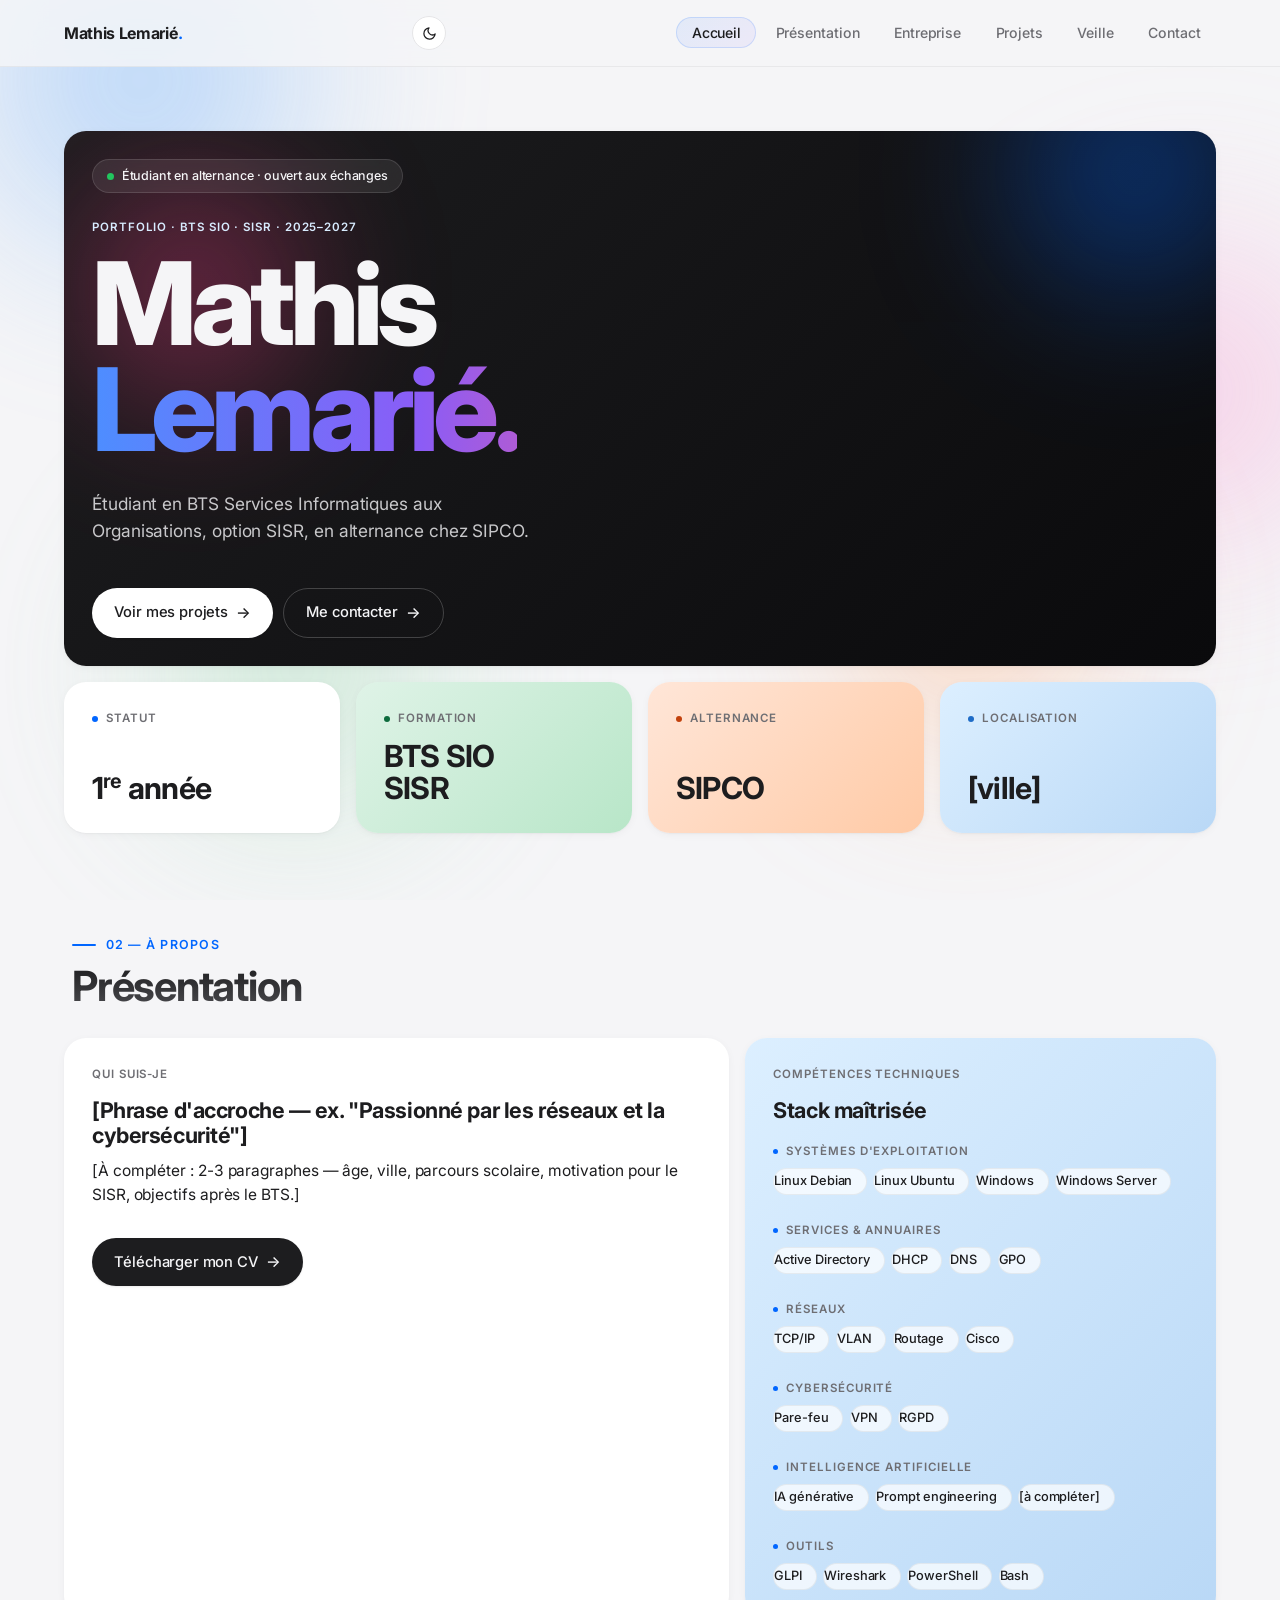
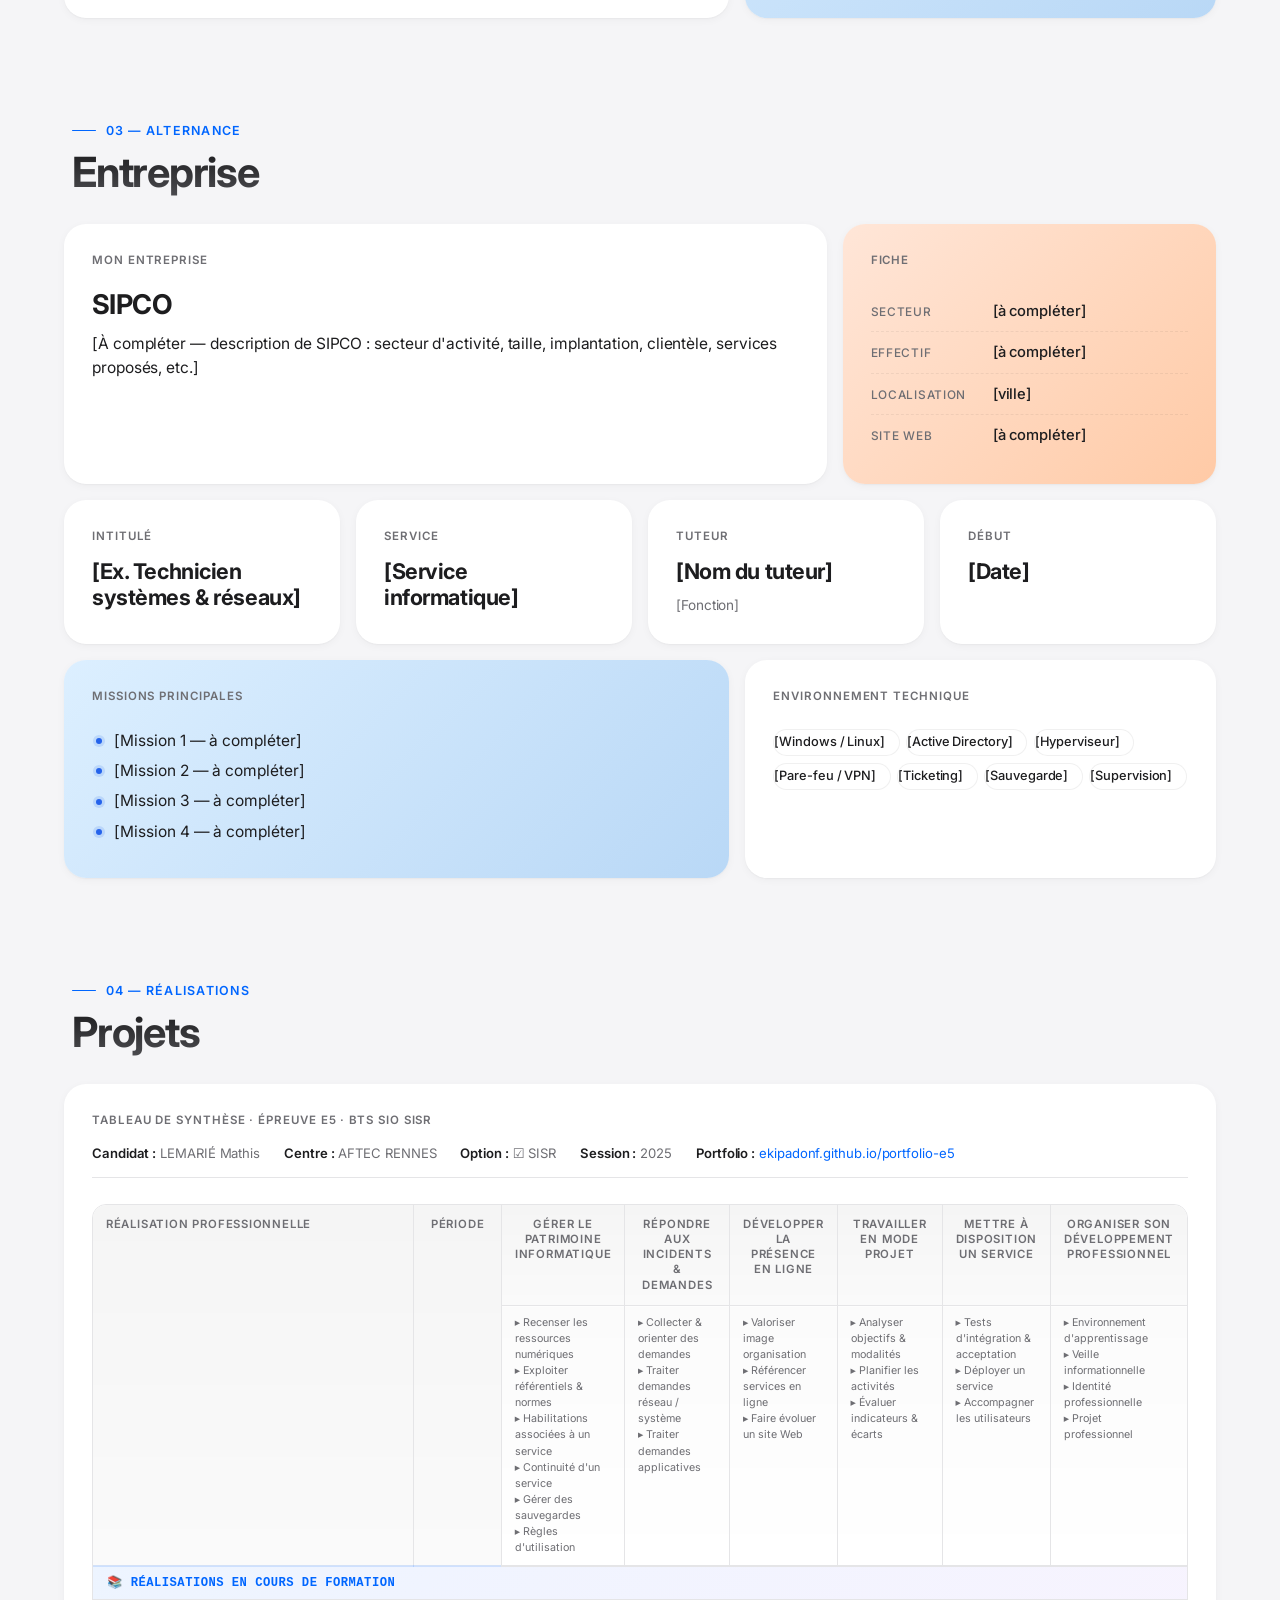
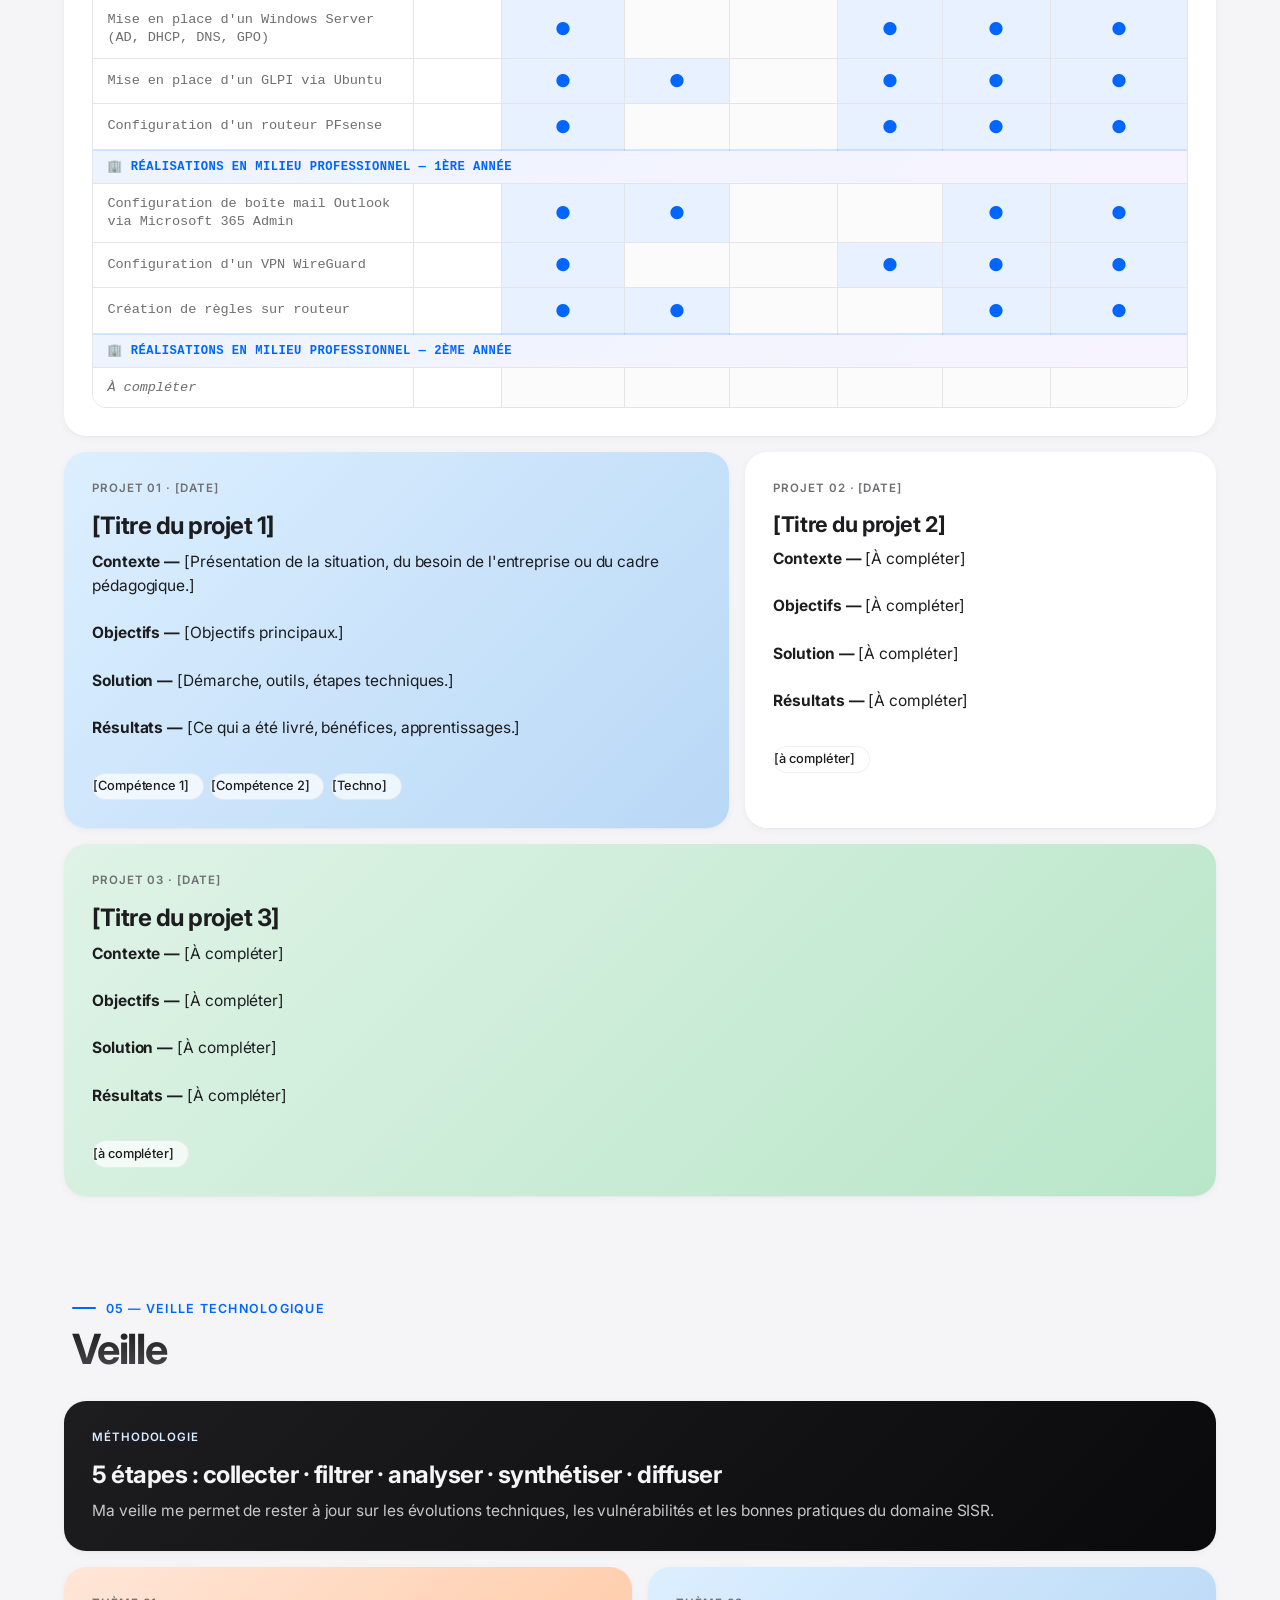
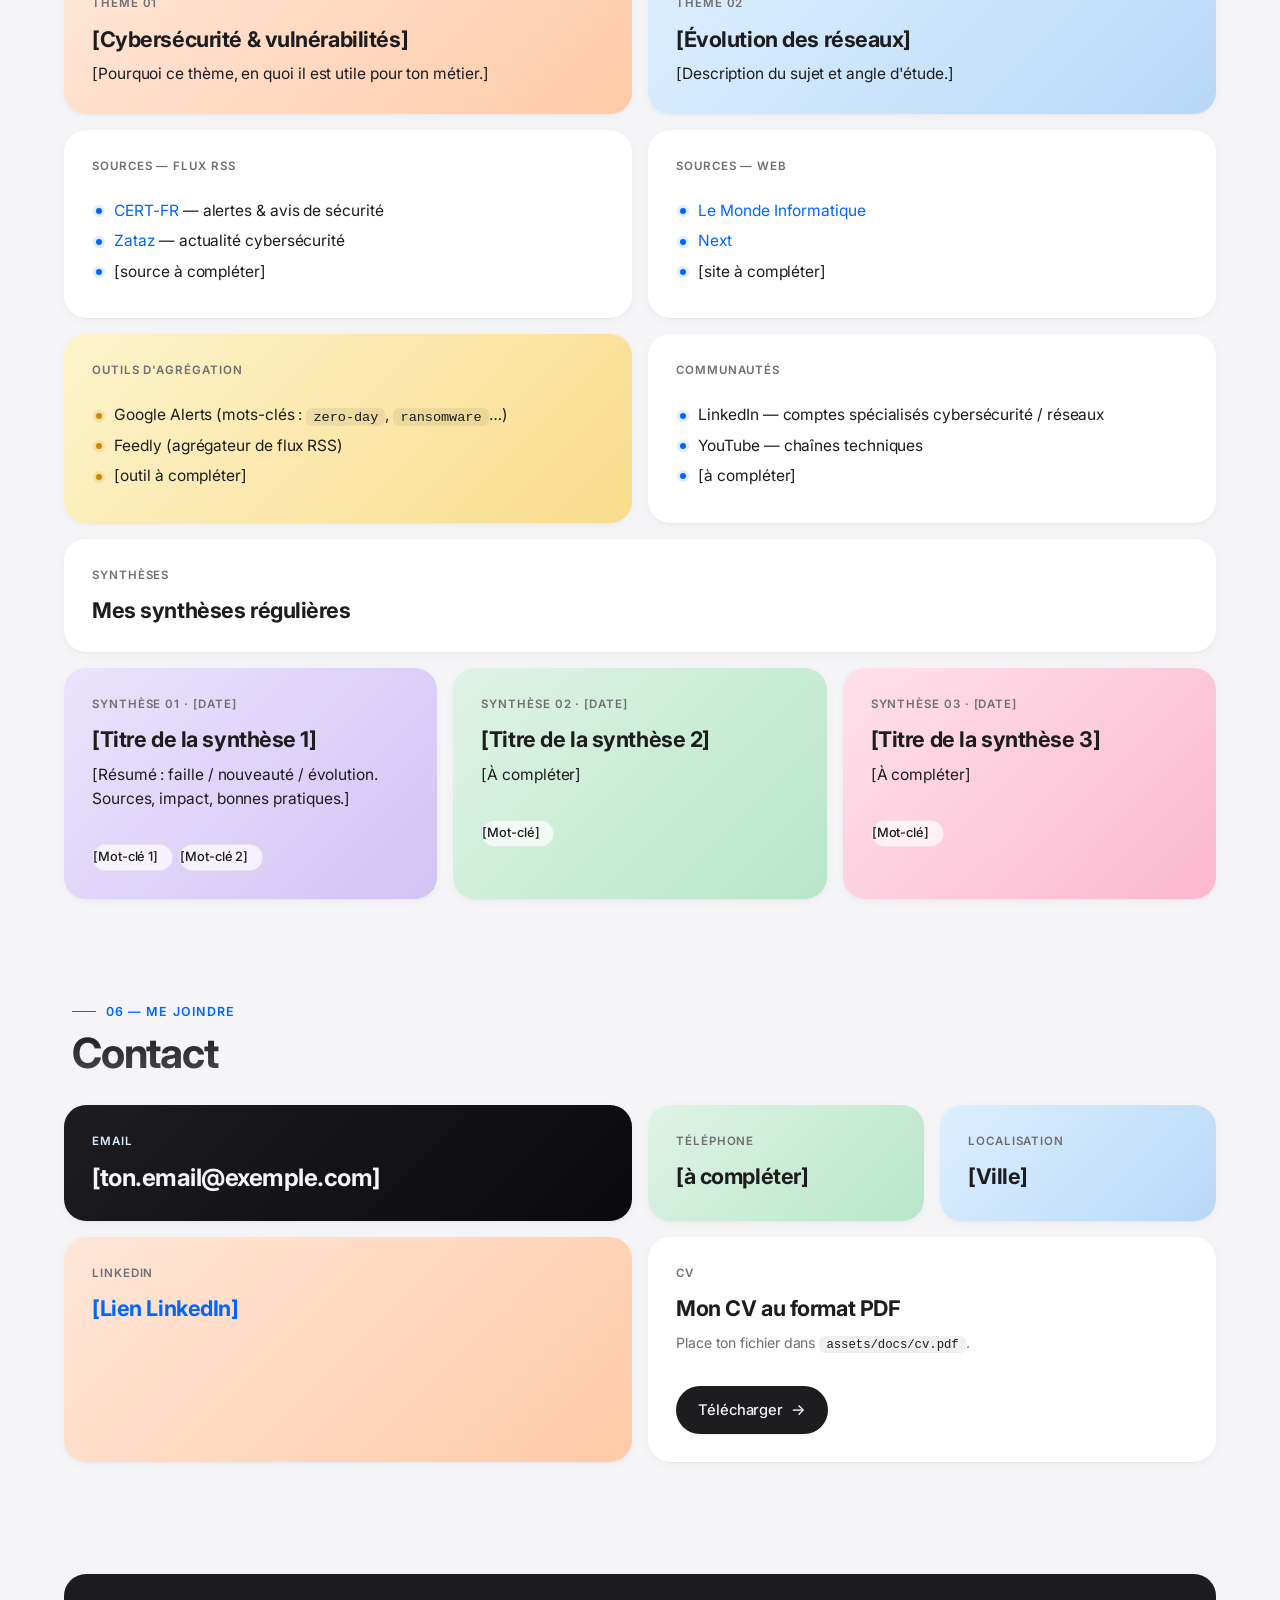
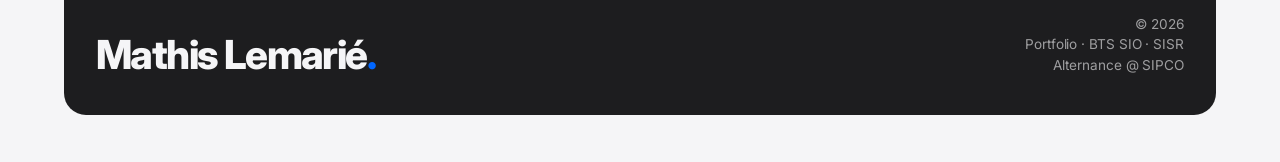
==== index.html @ 8bbad244 "Refonte complète : bento grid, dark mode, tableau de synthèse E5 - Design Bento Grid Apple 2024 (sin" ====
<!DOCTYPE html>
<html lang="fr">
<head>
  <meta charset="UTF-8" />
  <meta name="viewport" content="width=device-width, initial-scale=1.0" />
  <title>Mathis Lemarié — Portfolio BTS SIO SISR</title>
  <meta name="description" content="Portfolio de Mathis Lemarié, étudiant en BTS SIO option SISR en alternance chez SIPCO." />
  <link rel="preconnect" href="https://fonts.googleapis.com" />
  <link rel="preconnect" href="https://fonts.gstatic.com" crossorigin />
  <link rel="stylesheet" href="https://fonts.googleapis.com/css2?family=Inter:wght@400;500;600;700;800&display=swap" />
  <script>try{var _t=localStorage.getItem("theme"),_pd=window.matchMedia&&window.matchMedia("(prefers-color-scheme: dark)").matches;if(_t==="dark"||(_t===null&&_pd))document.documentElement.setAttribute("data-theme","dark")}catch(e){}</script>
  <style>
    /* =========================================
       Portfolio BTS SIO SISR — Mathis Lemarié
       Style : Bento Grid / Apple 2024
       ========================================= */

    *, *::before, *::after { box-sizing: border-box; margin: 0; padding: 0; }

    :root {
      --bg: #f5f5f7;
      --surface: #ffffff;
      --surface-dark: #1d1d1f;
      --text: #1d1d1f;
      --text-on-dark: #f5f5f7;
      --text-muted: #6e6e73;
      --text-dim: #a1a1a6;
      --border: #e5e5e7;

      --accent: #0066ff;
      --tile-mint: #d8f0e3;
      --tile-peach: #ffe4d6;
      --tile-lavender: #e9e1fb;
      --tile-sky: #d8ecff;
      --tile-yellow: #fdf2c8;
      --tile-pink: #ffdde9;

      --shadow-sm: 0 1px 2px rgba(0,0,0,0.04), 0 2px 8px rgba(0,0,0,0.04);
      --shadow-md: 0 2px 4px rgba(0,0,0,0.04), 0 8px 24px rgba(0,0,0,0.06);
      --radius: 22px;
      --radius-sm: 14px;

      --max-width: 1200px;
    }

    html { scroll-behavior: smooth; }

    body {
      font-family: "Inter", -apple-system, BlinkMacSystemFont, "SF Pro Text", system-ui, sans-serif;
      background: var(--bg);
      color: var(--text);
      font-size: 15.5px;
      line-height: 1.55;
      min-height: 100vh;
      display: flex;
      flex-direction: column;
      -webkit-font-smoothing: antialiased;
      letter-spacing: -0.005em;
      position: relative;
    }

    /* ---- Fond dynamique : blobs gradients flottants ---- */
    .bg-canvas {
      position: fixed;
      inset: 0;
      z-index: 0;
      overflow: hidden;
      pointer-events: none;
    }
    .site-header, main, .site-footer { position: relative; z-index: 1; }
    .bg-canvas .blob {
      position: absolute;
      border-radius: 50%;
      filter: blur(80px);
      opacity: 0.65;
    }
    .bg-canvas .blob-1 {
      width: 520px; height: 520px;
      background: radial-gradient(circle, #7eb8fb 0%, transparent 65%);
      top: -180px; left: -120px;
      animation: drift-1 30s ease-in-out infinite;
    }
    .bg-canvas .blob-2 {
      width: 460px; height: 460px;
      background: radial-gradient(circle, #f8a9d8 0%, transparent 65%);
      top: 18%; right: -140px;
      animation: drift-2 36s ease-in-out infinite;
    }
    .bg-canvas .blob-3 {
      width: 440px; height: 440px;
      background: radial-gradient(circle, #a3dcb6 0%, transparent 65%);
      top: 50%; left: 6%;
      animation: drift-3 42s ease-in-out infinite;
    }
    .bg-canvas .blob-4 {
      width: 420px; height: 420px;
      background: radial-gradient(circle, #ffb88c 0%, transparent 65%);
      bottom: 8%; right: 8%;
      animation: drift-4 34s ease-in-out infinite;
    }

    @keyframes drift-1 {
      0%, 100% { transform: translate(0, 0) scale(1); }
      50%      { transform: translate(120px, 90px) scale(1.1); }
    }
    @keyframes drift-2 {
      0%, 100% { transform: translate(0, 0) scale(1); }
      50%      { transform: translate(-90px, 110px) scale(0.95); }
    }
    @keyframes drift-3 {
      0%, 100% { transform: translate(0, 0) scale(1); }
      50%      { transform: translate(90px, -70px) scale(1.05); }
    }
    @keyframes drift-4 {
      0%, 100% { transform: translate(0, 0) scale(1); }
      50%      { transform: translate(-110px, -60px) scale(1.08); }
    }
    @keyframes drift-5 {
      0%, 100% { transform: translate(0, 0) scale(1); }
      50%      { transform: translate(70px, -100px) scale(0.92); }
    }


    img { max-width: 100%; height: auto; display: block; }

    a {
      color: var(--accent);
      text-decoration: none;
      transition: opacity 0.15s ease;
    }
    a:hover { opacity: 0.7; }

    h1, h2, h3, h4 {
      font-family: "Inter", sans-serif;
      color: var(--text);
      font-weight: 700;
      line-height: 1.1;
      letter-spacing: -0.03em;
    }

    h1 { font-size: clamp(2.5rem, 6vw, 4.75rem); font-weight: 800; }
    h2 { font-size: clamp(1.75rem, 3.5vw, 2.6rem); }
    h3 { font-size: 1.35rem; line-height: 1.2; letter-spacing: -0.02em; }
    h4 { font-size: 0.95rem; font-weight: 600; }

    p { margin-bottom: 0.85rem; }
    p:last-child { margin-bottom: 0; }

    ul { list-style: none; padding: 0; margin-bottom: 1rem; }
    ul:last-child { margin-bottom: 0; }
    ul li {
      position: relative;
      padding-left: 1.4rem;
      margin-bottom: 0.4rem;
      color: var(--text);
    }
    ul li::before {
      content: "";
      position: absolute;
      left: 0.25rem;
      top: 0.6em;
      width: 6px;
      height: 6px;
      border-radius: 50%;
      background: var(--accent);
      box-shadow: 0 0 0 3px rgba(0, 102, 255, 0.12);
    }
    .bento-item.mint ul li::before    { background: #16a34a; box-shadow: 0 0 0 3px rgba(22, 163, 74, 0.15); }
    .bento-item.peach ul li::before   { background: #ea580c; box-shadow: 0 0 0 3px rgba(234, 88, 12, 0.15); }
    .bento-item.lavender ul li::before{ background: #7c3aed; box-shadow: 0 0 0 3px rgba(124, 58, 237, 0.15); }
    .bento-item.sky ul li::before     { background: #2563eb; box-shadow: 0 0 0 3px rgba(37, 99, 235, 0.15); }
    .bento-item.yellow ul li::before  { background: #ca8a04; box-shadow: 0 0 0 3px rgba(202, 138, 4, 0.15); }
    .bento-item.pink ul li::before    { background: #db2777; box-shadow: 0 0 0 3px rgba(219, 39, 119, 0.15); }
    .bento-item.dark ul li::before    { background: #60a5fa; box-shadow: 0 0 0 3px rgba(96, 165, 250, 0.18); }

    .tag-list, .info-list, .nav-links {
      list-style: none;
      padding: 0;
    }
    .tag-list li, .info-list li, .nav-links li {
      padding-left: 0;
      margin-bottom: 0;
    }
    .tag-list li::before, .info-list li::before, .nav-links li::before { content: none; }

    /* ---- Layout ---- */
    .container {
      width: 100%;
      max-width: var(--max-width);
      margin: 0 auto;
      padding: 0 1.5rem;
    }

    main { flex: 1; padding-bottom: 3rem; }

    .anchor-section {
      scroll-margin-top: 80px;
      padding: 4rem 0 1rem;
    }

    /* ---- Section header ---- */
    .section-head {
      margin-bottom: 1.75rem;
      padding: 0 0.5rem;
      opacity: 0;
      transform: translateY(16px);
      transition: opacity 0.7s cubic-bezier(0.2, 0, 0.2, 1), transform 0.7s cubic-bezier(0.2, 0, 0.2, 1);
    }
    .section-head.in-view { opacity: 1; transform: translateY(0); }

    .section-head .label {
      display: inline-flex;
      align-items: center;
      gap: 0.6rem;
      font-size: 0.78rem;
      font-weight: 600;
      letter-spacing: 0.1em;
      text-transform: uppercase;
      color: var(--accent);
      margin-bottom: 0.6rem;
    }
    .section-head .label::before {
      content: "";
      display: inline-block;
      width: 24px;
      height: 1.5px;
      background: var(--accent);
      border-radius: 1px;
    }

    .section-head h2 {
      color: var(--text);
      background: linear-gradient(180deg, var(--text) 0%, #4b4b4f 100%);
      -webkit-background-clip: text;
      background-clip: text;
      -webkit-text-fill-color: transparent;
    }

    /* ---- Header / nav ---- */
    .site-header {
      background: rgba(245, 245, 247, 0.85);
      backdrop-filter: saturate(180%) blur(20px);
      -webkit-backdrop-filter: saturate(180%) blur(20px);
      border-bottom: 1px solid rgba(0,0,0,0.05);
      position: sticky;
      top: 0;
      z-index: 100;
    }

    .nav {
      display: flex;
      align-items: center;
      justify-content: space-between;
      padding: 1rem 1.5rem;
      max-width: var(--max-width);
      margin: 0 auto;
    }

    .nav-brand {
      font-weight: 700;
      font-size: 1rem;
      color: var(--text);
      letter-spacing: -0.02em;
    }
    .nav-brand:hover { opacity: 0.7; }
    .nav-brand span { color: var(--accent); }

    .nav-links {
      display: flex;
      gap: 0.25rem;
      margin: 0;
    }

    .nav-links a {
      color: var(--text-muted);
      padding: 0.45rem 0.95rem;
      font-size: 0.88rem;
      font-weight: 500;
      border-radius: 999px;
      transition: color 0.2s ease, background 0.2s ease;
      position: relative;
    }
    .nav-links a:hover { color: var(--text); background: rgba(0,0,0,0.04); opacity: 1; }
    .nav-links a.active {
      color: var(--text);
      background: linear-gradient(135deg, rgba(0, 102, 255, 0.08) 0%, rgba(139, 92, 246, 0.08) 100%);
      box-shadow: inset 0 0 0 1px rgba(0, 102, 255, 0.15);
    }

    .nav-toggle {
      display: none;
      background: var(--surface);
      border: 1px solid var(--border);
      color: var(--text);
      font-family: inherit;
      font-size: 0.85rem;
      font-weight: 500;
      padding: 0.4rem 0.9rem;
      border-radius: 999px;
      cursor: pointer;
    }

    /* ---- Bento grid ---- */
    .bento {
      display: grid;
      grid-template-columns: repeat(12, 1fr);
      gap: 1rem;
      margin-bottom: 1rem;
    }

    .bento-item {
      background: var(--surface);
      border-radius: var(--radius);
      padding: 1.75rem;
      box-shadow: var(--shadow-sm);
      transition:
        opacity 0.7s cubic-bezier(0.2, 0, 0.2, 1),
        transform 0.5s cubic-bezier(0.2, 0, 0.2, 1),
        box-shadow 0.3s cubic-bezier(0.2, 0, 0.2, 1);
      display: flex;
      flex-direction: column;
      gap: 0.6rem;
      min-width: 0;
      opacity: 0;
      transform: translateY(24px);
      position: relative;
      overflow: hidden;
      isolation: isolate;
    }
    .bento-item > * { position: relative; z-index: 1; }

    /* Shine sweep on hover */
    .bento-item::after {
      content: "";
      position: absolute;
      inset: 0;
      background: linear-gradient(
        115deg,
        transparent 0%,
        transparent 40%,
        rgba(255, 255, 255, 0.18) 50%,
        transparent 60%,
        transparent 100%
      );
      transform: translateX(-100%);
      pointer-events: none;
      z-index: 0;
      opacity: 0;
      transition: transform 0.9s cubic-bezier(0.2, 0, 0.2, 1), opacity 0.3s ease;
    }
    .bento-item.in-view:hover::after {
      transform: translateX(100%);
      opacity: 1;
    }
    .bento-item.dark::after {
      background: linear-gradient(
        115deg,
        transparent 0%,
        transparent 40%,
        rgba(255, 255, 255, 0.08) 50%,
        transparent 60%,
        transparent 100%
      );
    }

    .bento-item.in-view { opacity: 1; transform: translateY(0); }
    .bento-item.in-view:hover {
      transform: translateY(-5px);
      box-shadow: 0 18px 42px rgba(0,0,0,0.10), 0 6px 14px rgba(0,0,0,0.05);
    }
    .bento-item.no-hover.in-view:hover {
      transform: translateY(0);
      box-shadow: var(--shadow-sm);
    }
    .bento-item.no-hover.in-view:hover::after {
      transform: translateX(-100%);
      opacity: 0;
    }

    .bento-item.dark h1, .bento-item.dark h2, .bento-item.dark h3, .bento-item.dark h4 { color: var(--text-on-dark); }
    .bento-item.dark .tile-label { color: var(--tile-sky); }
    .bento-item.dark p { color: rgba(245,245,247,0.8); }

    .bento-item.mint     { background: linear-gradient(135deg, #dff3e7 0%, #b8e6c8 100%); }
    .bento-item.peach    { background: linear-gradient(135deg, #ffe6d8 0%, #ffcaa6 100%); }
    .bento-item.lavender { background: linear-gradient(135deg, #ebe3fc 0%, #d2c3f5 100%); }
    .bento-item.sky      { background: linear-gradient(135deg, #dcefff 0%, #b9d8f6 100%); }
    .bento-item.yellow   { background: linear-gradient(135deg, #fdf3cc 0%, #f9dc8b 100%); }
    .bento-item.pink     { background: linear-gradient(135deg, #ffe0eb 0%, #fbb8cf 100%); }

    /* Tuiles noires « marquee » */
    .bento-item.dark {
      background: linear-gradient(135deg, #1d1d1f 0%, #0a0a0c 100%);
      color: var(--text-on-dark);
    }
    .bento-item.dark.hero-tile {
      background: linear-gradient(135deg, #1d1d1f 0%, #0a0a0c 100%);
    }
    .bento-item.dark.hero-tile::before,
    .bento-item.dark.hero-tile::after {
      content: "";
      position: absolute;
      border-radius: 50%;
      filter: blur(70px);
      z-index: 0;
      pointer-events: none;
      opacity: 0.55;
    }
    .bento-item.dark.hero-tile::before {
      width: 360px; height: 360px;
      background: radial-gradient(circle, #0066ff 0%, transparent 70%);
      top: -140px; right: -100px;
      animation: float-blob 18s ease-in-out infinite;
    }
    .bento-item.dark.hero-tile::after {
      width: 320px; height: 320px;
      background: radial-gradient(circle, #ff3d8a 0%, transparent 70%);
      bottom: -120px; left: 25%;
      animation: float-blob 24s ease-in-out infinite reverse;
    }

    @keyframes float-blob {
      0%, 100% { transform: translate(0, 0) scale(1); }
      33%      { transform: translate(40px, -30px) scale(1.08); }
      66%      { transform: translate(-30px, 25px) scale(0.94); }
    }
    @keyframes gradient-shift {
      0%   { background-position: 0% 50%; }
      100% { background-position: 200% 50%; }
    }
    @keyframes pulse-soft {
      0%, 100% { opacity: 0.55; }
      50%      { opacity: 0.85; }
    }

    /* Spans */
    .col-12 { grid-column: span 12; }
    .col-9  { grid-column: span 9; }
    .col-8  { grid-column: span 8; }
    .col-7  { grid-column: span 7; }
    .col-6  { grid-column: span 6; }
    .col-5  { grid-column: span 5; }
    .col-4  { grid-column: span 4; }
    .col-3  { grid-column: span 3; }

    /* Tile common */
    .tile-label {
      font-size: 0.72rem;
      font-weight: 600;
      letter-spacing: 0.08em;
      text-transform: uppercase;
      color: var(--text-muted);
      margin-bottom: 0.25rem;
    }

    .tile-stat {
      font-size: 1.65rem;
      font-weight: 700;
      letter-spacing: -0.02em;
      color: var(--text);
      line-height: 1.1;
      margin-top: auto;
    }
    .bento-item.dark .tile-stat { color: var(--text-on-dark); }

    /* ---- Hero ---- */
    .hero-name {
      font-size: clamp(3.2rem, 9vw, 7.5rem);
      font-weight: 800;
      letter-spacing: -0.05em;
      line-height: 0.92;
      margin-bottom: 1.2rem;
    }
    .hero-name span {
      background: linear-gradient(90deg, #4d8eff 0%, #8b5cf6 35%, #ff5b8a 70%, #4d8eff 100%);
      background-size: 220% 100%;
      -webkit-background-clip: text;
      background-clip: text;
      -webkit-text-fill-color: transparent;
      color: transparent;
      animation: gradient-shift 7s linear infinite;
    }
    .hero-lead {
      font-size: 1.08rem;
      color: rgba(245,245,247,0.85);
      max-width: 42ch;
      line-height: 1.55;
    }

    /* Badge disponibilité dans le hero */
    .status-badge {
      display: inline-flex;
      align-items: center;
      gap: 0.5rem;
      padding: 0.4rem 0.85rem;
      border-radius: 999px;
      background: rgba(255,255,255,0.08);
      border: 1px solid rgba(255,255,255,0.12);
      font-size: 0.78rem;
      font-weight: 500;
      color: var(--text-on-dark);
      margin-bottom: 1rem;
      backdrop-filter: blur(10px);
      width: fit-content;
    }
    .status-badge::before {
      content: "";
      width: 7px;
      height: 7px;
      border-radius: 50%;
      background: #22c55e;
      box-shadow: 0 0 0 0 rgba(34, 197, 94, 0.5);
      animation: pulse-dot 2s ease-out infinite;
    }
    @keyframes pulse-dot {
      0%   { box-shadow: 0 0 0 0 rgba(34,197,94,0.5); }
      70%  { box-shadow: 0 0 0 8px rgba(34,197,94,0); }
      100% { box-shadow: 0 0 0 0 rgba(34,197,94,0); }
    }

    /* Stat tiles plus présentes */
    .bento-item.stat {
      min-height: 140px;
      justify-content: space-between;
    }
    .bento-item.stat .tile-label {
      display: flex;
      align-items: center;
      gap: 0.5rem;
    }
    .bento-item.stat .tile-label::before {
      content: "";
      width: 6px;
      height: 6px;
      border-radius: 50%;
      background: var(--accent);
      flex-shrink: 0;
    }
    .bento-item.stat.mint .tile-label::before    { background: #0d6b3d; }
    .bento-item.stat.peach .tile-label::before   { background: #c2410c; }
    .bento-item.stat.lavender .tile-label::before{ background: #5b21b6; }
    .bento-item.stat.sky .tile-label::before     { background: #1e6cc7; }
    .bento-item.stat .tile-stat {
      font-size: 1.9rem;
      font-weight: 700;
      letter-spacing: -0.025em;
      line-height: 1.05;
    }

    /* Photo tile avec initiales animées */
    .photo-tile {
      background: linear-gradient(135deg, var(--tile-sky) 0%, var(--tile-lavender) 50%, var(--tile-pink) 100%);
      background-size: 200% 200%;
      animation: gradient-shift 12s linear infinite;
      align-items: center;
      justify-content: center;
      text-align: center;
      color: var(--text);
      font-size: 0.85rem;
      font-weight: 500;
      min-height: 240px;
      padding: 1rem;
      position: relative;
      overflow: hidden;
    }
    .photo-tile .initials {
      font-size: clamp(3.5rem, 7vw, 5.5rem);
      font-weight: 800;
      letter-spacing: -0.04em;
      color: rgba(0,0,0,0.5);
      mix-blend-mode: overlay;
      line-height: 1;
    }
    .photo-tile .photo-hint {
      position: absolute;
      bottom: 1rem;
      left: 0; right: 0;
      font-size: 0.72rem;
      font-weight: 500;
      color: rgba(0,0,0,0.4);
      text-transform: uppercase;
      letter-spacing: 0.1em;
    }
    .photo-tile img { width: 100%; height: 100%; object-fit: cover; border-radius: calc(var(--radius) - 8px); position: absolute; inset: 0; }

    /* ---- Buttons ---- */
    .btn {
      display: inline-flex;
      align-items: center;
      gap: 0.5rem;
      padding: 0.75rem 1.4rem;
      font-family: inherit;
      font-size: 0.92rem;
      font-weight: 500;
      cursor: pointer;
      border: none;
      background: var(--text);
      color: var(--bg);
      transition: transform 0.2s cubic-bezier(0.2, 0, 0.2, 1), box-shadow 0.2s ease, opacity 0.2s ease, background 0.2s ease;
      border-radius: 999px;
      letter-spacing: -0.01em;
      box-shadow: 0 1px 2px rgba(0,0,0,0.08);
    }
    .btn:hover {
      transform: translateY(-2px);
      box-shadow: 0 8px 20px rgba(0,0,0,0.15);
    }
    .btn:active {
      transform: translateY(0);
      box-shadow: 0 1px 2px rgba(0,0,0,0.08);
    }
    .btn::after {
      content: "→";
      font-size: 1.05em;
      transition: transform 0.25s cubic-bezier(0.2, 0, 0.2, 1);
    }
    .btn:hover::after { transform: translateX(4px); }

    .btn-outline {
      background: transparent;
      color: var(--text);
      border: 1px solid var(--border);
    }
    .btn-outline:hover { background: rgba(0,0,0,0.04); border-color: rgba(0,0,0,0.15); }

    .btn-light {
      background: var(--surface);
      color: var(--text);
    }
    .btn-light:hover { opacity: 1; background: rgba(255,255,255,0.85); }

    .actions {
      display: flex;
      gap: 0.6rem;
      flex-wrap: wrap;
      margin-top: 0.5rem;
    }

    /* ---- Tags ---- */
    .tag-list {
      display: flex;
      flex-wrap: wrap;
      gap: 0.4rem;
      margin-top: 0.6rem;
    }

    .tag {
      display: inline-flex;
      align-items: center;
      justify-content: center;
      padding: 0.4rem 0.85rem;
      line-height: 1;
      background: rgba(255,255,255,0.7);
      color: var(--text);
      border: 1px solid rgba(0,0,0,0.06);
      border-radius: 999px;
      font-size: 0.8rem;
      font-weight: 500;
      transition: transform 0.15s ease, background 0.15s ease;
    }
    .tag:hover {
      transform: translateY(-1px);
      background: rgba(255,255,255,0.85);
    }

    .bento-item.dark .tag {
      background: rgba(255,255,255,0.08);
      border-color: rgba(255,255,255,0.12);
      color: var(--text-on-dark);
    }
    .bento-item.dark .tag:hover { background: rgba(255,255,255,0.16); }

    /* ---- Tableau ---- */
    .table-wrapper {
      border-radius: var(--radius-sm);
      overflow: hidden;
      border: 1px solid var(--border);
      background: var(--surface);
    }

    table {
      width: 100%;
      border-collapse: collapse;
      background: transparent;
      font-size: 0.92rem;
    }

    th, td {
      padding: 0.95rem 1.25rem;
      text-align: left;
      vertical-align: top;
    }

    th {
      background: linear-gradient(180deg, rgba(0,0,0,0.04) 0%, rgba(0,0,0,0.02) 100%);
      font-weight: 600;
      font-size: 0.74rem;
      color: var(--text-muted);
      text-transform: uppercase;
      letter-spacing: 0.08em;
      border-bottom: 1px solid var(--border);
    }

    tbody tr { border-top: 1px solid var(--border); transition: background 0.15s ease; }
    tbody tr:hover { background: rgba(0, 102, 255, 0.04); }
    tbody tr td:first-child {
      font-family: ui-monospace, "SF Mono", Menlo, Consolas, monospace;
      font-size: 0.85rem;
      color: var(--text-muted);
    }

    /* ---- Profile photo ---- */
    .profile-photo {
      width: 100%;
      aspect-ratio: 1;
      border-radius: var(--radius-sm);
      background: linear-gradient(135deg, var(--tile-peach) 0%, var(--tile-pink) 100%);
      display: flex;
      align-items: center;
      justify-content: center;
      color: var(--text-muted);
      font-size: 0.8rem;
      font-weight: 500;
      text-align: center;
      padding: 1rem;
      overflow: hidden;
    }
    .profile-photo img { width: 100%; height: 100%; object-fit: cover; }

    /* ---- Info list (dans tile) ---- */
    .info-list {
      display: grid;
      gap: 0;
    }
    .info-list li {
      display: grid;
      grid-template-columns: 110px 1fr;
      gap: 0.75rem;
      font-size: 0.92rem;
      align-items: baseline;
      padding: 0.55rem 0;
      border-bottom: 1px dashed rgba(0,0,0,0.06);
    }
    .info-list li:last-child { border-bottom: none; }
    .info-list strong {
      font-size: 0.74rem;
      font-weight: 500;
      color: var(--text-muted);
      text-transform: uppercase;
      letter-spacing: 0.06em;
    }
    .info-list span { color: var(--text); font-weight: 500; }
    .bento-item.dark .info-list strong { color: rgba(245,245,247,0.55); }
    .bento-item.dark .info-list span { color: var(--text-on-dark); }
    .bento-item.dark .info-list li { border-bottom-color: rgba(255,255,255,0.08); }

    /* ---- Bloc compétences ---- */
    .bloc-num {
      display: inline-flex;
      align-items: center;
      justify-content: center;
      width: 3.2rem;
      height: 3.2rem;
      border-radius: 50%;
      background: var(--text);
      color: var(--bg);
      font-size: 1.1rem;
      font-weight: 700;
      letter-spacing: -0.02em;
      margin-bottom: 1rem;
      box-shadow:
        0 0 0 6px rgba(0,0,0,0.04),
        inset 0 1px 0 rgba(255,255,255,0.15);
      transition: transform 0.3s cubic-bezier(0.2, 0, 0.2, 1);
    }
    .bento-item:hover .bloc-num { transform: scale(1.08) rotate(-4deg); }
    .bento-item.dark .bloc-num {
      background: var(--surface);
      color: var(--text);
      box-shadow: 0 0 0 6px rgba(255,255,255,0.06);
    }
    .bento-item.mint .bloc-num {
      background: linear-gradient(135deg, #16a34a 0%, #047857 100%);
      color: white;
      box-shadow: 0 0 0 6px rgba(13, 107, 61, 0.12);
    }
    .bento-item.peach .bloc-num {
      background: linear-gradient(135deg, #f97316 0%, #c2410c 100%);
      color: white;
      box-shadow: 0 0 0 6px rgba(194, 65, 12, 0.12);
    }
    .bento-item.lavender .bloc-num {
      background: linear-gradient(135deg, #8b5cf6 0%, #6d28d9 100%);
      color: white;
      box-shadow: 0 0 0 6px rgba(91, 33, 182, 0.12);
    }

    /* ---- Note / callout ---- */
    .note {
      background: linear-gradient(135deg, #fef9d7 0%, #fef0bb 100%);
      border-radius: var(--radius-sm);
      padding: 1.15rem 1.35rem;
      font-size: 0.92rem;
      color: var(--text);
      position: relative;
      border: 1px solid rgba(202, 138, 4, 0.18);
    }
    .note::before {
      content: "💡";
      display: inline-block;
      font-size: 1rem;
      margin-right: 0.55rem;
      vertical-align: middle;
    }

    /* ---- Footer ---- */
    .site-footer {
      padding: 2rem 0 3rem;
    }

    .footer-tile {
      background: var(--surface-dark);
      color: var(--text-on-dark);
      border-radius: var(--radius);
      padding: 2.5rem 2rem;
      display: grid;
      grid-template-columns: 1fr auto;
      gap: 2rem;
      align-items: end;
    }

    .footer-brand {
      font-size: 2.5rem;
      font-weight: 800;
      letter-spacing: -0.04em;
      line-height: 1;
    }
    .footer-brand span { color: var(--accent); }

    .footer-meta {
      font-size: 0.85rem;
      color: rgba(245,245,247,0.6);
      text-align: right;
      line-height: 1.5;
    }

    /* ---- Sub-headings (rare in bento — use sparingly) ---- */
    .subhead {
      display: block;
      font-size: 1.05rem;
      font-weight: 700;
      color: var(--text);
      margin: 1.5rem 0 0.75rem;
      letter-spacing: -0.015em;
    }

    code {
      background: rgba(0,0,0,0.06);
      padding: 0.1rem 0.45rem;
      border-radius: 6px;
      font-family: ui-monospace, "SF Mono", Menlo, Consolas, monospace;
      font-size: 0.88em;
      color: var(--text);
    }

    /* Groupes de compétences dans la tuile Présentation */
    .skill-group { margin-top: 1.05rem; }
    .skill-group:first-of-type { margin-top: 0.6rem; }
    .skill-cat {
      font-size: 0.72rem;
      font-weight: 600;
      text-transform: uppercase;
      letter-spacing: 0.08em;
      color: var(--text-muted);
      margin-bottom: 0.45rem;
      display: flex;
      align-items: center;
      gap: 0.5rem;
    }
    .skill-cat::before {
      content: "";
      display: inline-block;
      width: 5px;
      height: 5px;
      border-radius: 50%;
      background: var(--accent);
    }
    .skill-group .tag-list { margin-top: 0; }

    sup { font-size: 0.65em; }

    /* =========================================
       DARK MODE & THEME TOGGLE
       ========================================= */

    .nav-end {
      display: flex;
      align-items: center;
      gap: 0.5rem;
    }

    .theme-toggle {
      width: 34px; height: 34px;
      border-radius: 50%;
      border: 1px solid var(--border);
      background: var(--surface);
      color: var(--text);
      cursor: pointer;
      display: flex; align-items: center; justify-content: center;
      flex-shrink: 0; padding: 0;
      transition: background 0.2s ease, border-color 0.2s ease, transform 0.25s cubic-bezier(0.2,0,0.2,1);
    }
    .theme-toggle:hover { transform: rotate(14deg) scale(1.1); background: rgba(0,0,0,0.05); }
    .theme-toggle svg {
      width: 15px; height: 15px; display: block;
      stroke: currentColor; fill: none;
      stroke-width: 2; stroke-linecap: round; stroke-linejoin: round;
      pointer-events: none;
    }
    @keyframes toggle-spin {
      from { transform: rotate(0deg) scale(1.15); }
      to   { transform: rotate(360deg) scale(1); }
    }
    .theme-toggle.rotating { animation: toggle-spin 0.42s cubic-bezier(0.2,0,0.2,1); }

    /* Fond du wrapper iframe PDF */
    .pdf-bg { background: #f0f0f0; }

    /* Transition fluide lors du changement de thème */
    .theme-transitioning, .theme-transitioning * {
      transition:
        background-color 0.35s cubic-bezier(0.2,0,0.2,1),
        border-color     0.35s cubic-bezier(0.2,0,0.2,1),
        color            0.35s cubic-bezier(0.2,0,0.2,1) !important;
    }

    /* ---- Variables dark ---- */
    [data-theme="dark"] {
      --bg:           #0c0c0f;
      --surface:      #18181d;
      --surface-dark: #0a0a0d;
      --text:         #f0f0f2;
      --text-on-dark: #f0f0f2;
      --text-muted:   #8e8e96;
      --text-dim:     #5a5a63;
      --border:       rgba(255,255,255,0.09);
      --shadow-sm: 0 1px 3px rgba(0,0,0,0.5), 0 2px 8px rgba(0,0,0,0.4);
      --shadow-md: 0 2px 6px rgba(0,0,0,0.5), 0 8px 24px rgba(0,0,0,0.55);
    }

    /* Header */
    [data-theme="dark"] .site-header {
      background: rgba(12,12,15,0.88);
      border-bottom-color: rgba(255,255,255,0.05);
    }
    [data-theme="dark"] .nav-links a:hover { background: rgba(255,255,255,0.06); }
    [data-theme="dark"] .nav-links a.active {
      background: linear-gradient(135deg, rgba(0,102,255,0.18) 0%, rgba(139,92,246,0.18) 100%);
      box-shadow: inset 0 0 0 1px rgba(0,102,255,0.28);
    }
    [data-theme="dark"] .nav-toggle         { background: var(--surface); border-color: var(--border); color: var(--text); }
    [data-theme="dark"] .theme-toggle:hover { background: rgba(255,255,255,0.1); }
    [data-theme="dark"] .nav-links          { background: var(--surface); }

    /* Section head */
    [data-theme="dark"] .section-head h2 {
      background: linear-gradient(180deg, #f0f0f2 0%, #78788a 100%);
      -webkit-background-clip: text; background-clip: text; -webkit-text-fill-color: transparent;
    }

    /* Bento tiles */
    [data-theme="dark"] .bento-item { background: var(--surface); }
    [data-theme="dark"] .bento-item.in-view:hover {
      box-shadow: 0 18px 42px rgba(0,0,0,0.45), 0 6px 14px rgba(0,0,0,0.3);
    }
    [data-theme="dark"] .bento-item.dark           { background: linear-gradient(135deg,#0e0e12 0%,#060608 100%); }
    [data-theme="dark"] .bento-item.dark.hero-tile { background: linear-gradient(135deg,#0e0e12 0%,#060608 100%); }
    [data-theme="dark"] .bento-item.mint     { background: linear-gradient(135deg,#0d2e1c 0%,#071e11 100%); }
    [data-theme="dark"] .bento-item.peach    { background: linear-gradient(135deg,#2e180a 0%,#1e0f06 100%); }
    [data-theme="dark"] .bento-item.lavender { background: linear-gradient(135deg,#1c1240 0%,#110b28 100%); }
    [data-theme="dark"] .bento-item.sky      { background: linear-gradient(135deg,#0a1e38 0%,#061424 100%); }
    [data-theme="dark"] .bento-item.yellow   { background: linear-gradient(135deg,#251c06 0%,#181202 100%); }
    [data-theme="dark"] .bento-item.pink     { background: linear-gradient(135deg,#2e0c18 0%,#1e0710 100%); }

    /* Dots des stat tiles */
    [data-theme="dark"] .bento-item.stat.mint .tile-label::before     { background: #22c55e; }
    [data-theme="dark"] .bento-item.stat.peach .tile-label::before    { background: #f97316; }
    [data-theme="dark"] .bento-item.stat.lavender .tile-label::before { background: #a78bfa; }
    [data-theme="dark"] .bento-item.stat.sky .tile-label::before      { background: #60a5fa; }

    /* Tags */
    [data-theme="dark"] .tag       { background: rgba(255,255,255,0.07); border-color: rgba(255,255,255,0.1); color: var(--text); }
    [data-theme="dark"] .tag:hover { background: rgba(255,255,255,0.13); }

    /* Code */
    [data-theme="dark"] code { background: rgba(255,255,255,0.1); }

    /* Tables */
    [data-theme="dark"] th { background: linear-gradient(180deg,rgba(255,255,255,0.05) 0%,rgba(255,255,255,0.02) 100%); border-bottom-color: var(--border); }
    [data-theme="dark"] tbody tr       { border-top-color: var(--border); }
    [data-theme="dark"] tbody tr:hover { background: rgba(0,102,255,0.08); }

    /* Note callout */
    [data-theme="dark"] .note { background: linear-gradient(135deg,#26200e 0%,#1a1609 100%); border-color: rgba(202,138,4,0.22); }

    /* Info list */
    [data-theme="dark"] .info-list li { border-bottom-color: rgba(255,255,255,0.07); }

    /* Blobs — moins intenses en dark */
    [data-theme="dark"] .bg-canvas .blob { opacity: 0.28; }

    /* Boutons */
    [data-theme="dark"] .btn-outline:hover { background: rgba(255,255,255,0.06); border-color: rgba(255,255,255,0.18); }
    [data-theme="dark"] .btn-light         { background: rgba(255,255,255,0.10); color: var(--text); }
    [data-theme="dark"] .btn-light:hover   { background: rgba(255,255,255,0.18); }

    /* PDF wrapper */
    [data-theme="dark"] .pdf-bg { background: #16161b; }

    /* ---- Tableau de synthèse E5 ---- */
    .synth-meta {
      display: flex; flex-wrap: wrap; gap: 0.4rem 1.5rem;
      font-size: 0.82rem; color: var(--text-muted);
      margin-bottom: 1rem; padding-bottom: 0.85rem;
      border-bottom: 1px solid var(--border);
    }
    .synth-meta strong { color: var(--text); font-weight: 600; }
    .synth-scroll { overflow-x: auto; border-radius: var(--radius-sm); border: 1px solid var(--border); }
    .synth-table {
      width: 100%; min-width: 920px;
      border-collapse: collapse; font-size: 0.81rem; line-height: 1.35;
      background: var(--surface);
    }
    .synth-table thead th {
      background: linear-gradient(180deg, rgba(0,0,0,0.04) 0%, rgba(0,0,0,0.02) 100%);
      font-weight: 600; font-size: 0.71rem; color: var(--text-muted);
      text-transform: uppercase; letter-spacing: 0.07em;
      padding: 0.75rem 0.8rem; border-bottom: 1px solid var(--border);
      border-right: 1px solid var(--border); vertical-align: top; text-align: center;
    }
    .synth-table thead th:last-child { border-right: none; }
    .synth-table thead th.col-realisation { text-align: left; min-width: 210px; }
    .synth-table thead th.col-periode { min-width: 88px; }
    .synth-table thead th.col-comp { width: 105px; }
    .synth-table .sub-comp {
      font-size: 0.67rem; color: var(--text-muted); font-weight: 400;
      text-transform: none; letter-spacing: 0; line-height: 1.5;
      padding: 0.55rem 0.8rem; border-bottom: 2px solid var(--border);
      border-right: 1px solid var(--border); vertical-align: top; text-align: left;
      background: linear-gradient(180deg, rgba(0,0,0,0.015) 0%, transparent 100%);
    }
    .synth-table .sub-comp:last-child { border-right: none; }
    .synth-table .section-sep td {
      background: linear-gradient(135deg, rgba(0,102,255,0.07) 0%, rgba(139,92,246,0.07) 100%);
      color: var(--accent); font-weight: 600; font-size: 0.76rem;
      letter-spacing: 0.04em; text-transform: uppercase;
      padding: 0.5rem 0.9rem; border-top: 2px solid rgba(0,102,255,0.14);
      border-bottom: 1px solid var(--border);
    }
    .synth-table tbody tr { border-top: 1px solid var(--border); transition: background 0.15s ease; }
    .synth-table tbody tr:not(.section-sep):hover { background: rgba(0,102,255,0.03); }
    .synth-table td { padding: 0.65rem 0.9rem; vertical-align: middle; color: var(--text); border-right: 1px solid var(--border); }
    .synth-table td:last-child { border-right: none; }
    .synth-table td.periode { font-size: 0.74rem; color: var(--text-muted); text-align: center; white-space: nowrap; }
    .synth-table td.check { text-align: center; font-size: 1rem; color: var(--accent); background: rgba(0,0,0,0.015); }
    .synth-table td.check.on { background: rgba(0,102,255,0.09); font-size: 1.1rem; }

    [data-theme="dark"] .synth-table { background: var(--surface); }
    [data-theme="dark"] .synth-table thead th { background: linear-gradient(180deg,rgba(255,255,255,0.05) 0%,rgba(255,255,255,0.02) 100%); border-color: var(--border); }
    [data-theme="dark"] .synth-table .sub-comp { border-color: var(--border); background: rgba(255,255,255,0.015); }
    [data-theme="dark"] .synth-table .section-sep td { background: linear-gradient(135deg,rgba(0,102,255,0.12) 0%,rgba(139,92,246,0.12) 100%); border-color: rgba(0,102,255,0.22); }
    [data-theme="dark"] .synth-table td { border-color: var(--border); }
    [data-theme="dark"] .synth-table td.check { background: rgba(255,255,255,0.025); }
    [data-theme="dark"] .synth-table td.check.on { background: rgba(0,102,255,0.16); }
    [data-theme="dark"] .synth-scroll { border-color: var(--border); }

    /* ---- Responsive ---- */
    @media (max-width: 980px) {
      .col-9 { grid-column: span 12; }
      .col-8 { grid-column: span 12; }
      .col-7 { grid-column: span 12; }
      .col-6 { grid-column: span 12; }
      .col-5 { grid-column: span 12; }
      .col-4 { grid-column: span 6; }
      .col-3 { grid-column: span 6; }
    }

    @media (max-width: 768px) {
      .container { padding: 0 1rem; }
      .anchor-section { padding: 2.5rem 0 0.5rem; }
      .nav { padding: 0.85rem 1rem; }
      .nav-toggle { display: block; }

      .nav-links {
        display: none;
        position: absolute;
        top: 100%;
        left: 0;
        right: 0;
        flex-direction: column;
        background: var(--surface);
        padding: 0.75rem 1rem 1rem;
        gap: 0.25rem;
        box-shadow: var(--shadow-md);
      }
      .nav-links.open { display: flex; }
      .nav-links a { padding: 0.65rem 0.85rem; }

      .col-4 { grid-column: span 12; }
      .col-3 { grid-column: span 6; }

      .bento-item { padding: 1.5rem; border-radius: 18px; }

      .info-list li { grid-template-columns: 1fr; gap: 0.1rem; }

      .footer-tile { grid-template-columns: 1fr; }
      .footer-meta { text-align: left; }
    }
  </style>
</head>
<body>
  <div class="bg-canvas" aria-hidden="true">
    <div class="blob blob-1"></div>
    <div class="blob blob-2"></div>
    <div class="blob blob-3"></div>
    <div class="blob blob-4"></div>
  </div>

  <header class="site-header">
    <nav class="nav" aria-label="Navigation principale">
      <a class="nav-brand" href="#accueil">Mathis Lemarié<span>.</span></a>
      <div class="nav-end">
        <button class="theme-toggle" id="themeToggle" aria-label="Passer en mode sombre">
          <svg viewBox="0 0 24 24"><path d="M21 12.79A9 9 0 1 1 11.21 3 7 7 0 0 0 21 12.79z"/></svg>
        </button>
        <button class="nav-toggle" aria-label="Ouvrir le menu" aria-expanded="false">Menu</button>
      </div>
      <ul class="nav-links">
        <li><a href="#accueil">Accueil</a></li>
        <li><a href="#presentation">Présentation</a></li>
        <li><a href="#entreprise">Entreprise</a></li>
        <li><a href="#projets">Projets</a></li>
        <li><a href="#veille">Veille</a></li>
        <li><a href="#contact">Contact</a></li>
      </ul>
    </nav>
  </header>

  <main>

    <!-- ============== ACCUEIL ============== -->
    <section id="accueil" class="anchor-section">
      <div class="container">
        <div class="bento">
          <div class="bento-item dark hero-tile col-12">
            <span class="status-badge">Étudiant en alternance · ouvert aux échanges</span>
            <p class="tile-label">Portfolio · BTS SIO · SISR · 2025–2027</p>
            <h1 class="hero-name">Mathis<br /><span>Lemarié.</span></h1>
            <p class="hero-lead">
              Étudiant en BTS Services Informatiques aux Organisations,
              option SISR, en alternance chez SIPCO.
            </p>
            <div class="actions" style="margin-top: 1.25rem;">
              <a class="btn btn-light" href="#projets">Voir mes projets</a>
              <a class="btn btn-outline" href="#contact" style="color: var(--text-on-dark); border-color: rgba(255,255,255,0.2);">Me contacter</a>
            </div>
          </div>

          <div class="bento-item stat col-3">
            <p class="tile-label">Statut</p>
            <p class="tile-stat">1<sup>re</sup> année</p>
          </div>

          <div class="bento-item stat mint col-3">
            <p class="tile-label">Formation</p>
            <p class="tile-stat">BTS SIO<br />SISR</p>
          </div>

          <div class="bento-item stat peach col-3">
            <p class="tile-label">Alternance</p>
            <p class="tile-stat">SIPCO</p>
          </div>

          <div class="bento-item stat sky col-3">
            <p class="tile-label">Localisation</p>
            <p class="tile-stat">[ville]</p>
          </div>
        </div>
      </div>
    </section>

    <!-- ============== PRÉSENTATION ============== -->
    <section id="presentation" class="anchor-section">
      <div class="container">
        <div class="section-head">
          <span class="label">02 — À propos</span>
          <h2>Présentation</h2>
        </div>

        <div class="bento">
          <div class="bento-item col-7">
            <p class="tile-label">Qui suis-je</p>
            <h3>[Phrase d'accroche — ex. "Passionné par les réseaux et la cybersécurité"]</h3>
            <p>
              [À compléter : 2-3 paragraphes — âge, ville, parcours scolaire,
              motivation pour le SISR, objectifs après le BTS.]
            </p>
            <div class="actions">
              <a class="btn" href="assets/docs/cv.pdf" download>Télécharger mon CV</a>
            </div>
          </div>

          <div class="bento-item col-5 sky">
            <p class="tile-label">Compétences techniques</p>
            <h3>Stack maîtrisée</h3>

            <div class="skill-group">
              <p class="skill-cat">Systèmes d'exploitation</p>
              <ul class="tag-list">
                <li class="tag">Linux Debian</li>
                <li class="tag">Linux Ubuntu</li>
                <li class="tag">Windows</li>
                <li class="tag">Windows Server</li>
              </ul>
            </div>

            <div class="skill-group">
              <p class="skill-cat">Services & annuaires</p>
              <ul class="tag-list">
                <li class="tag">Active Directory</li>
                <li class="tag">DHCP</li>
                <li class="tag">DNS</li>
                <li class="tag">GPO</li>
              </ul>
            </div>

            <div class="skill-group">
              <p class="skill-cat">Réseaux</p>
              <ul class="tag-list">
                <li class="tag">TCP/IP</li>
                <li class="tag">VLAN</li>
                <li class="tag">Routage</li>
                <li class="tag">Cisco</li>
              </ul>
            </div>

            <div class="skill-group">
              <p class="skill-cat">Cybersécurité</p>
              <ul class="tag-list">
                <li class="tag">Pare-feu</li>
                <li class="tag">VPN</li>
                <li class="tag">RGPD</li>
              </ul>
            </div>

            <div class="skill-group">
              <p class="skill-cat">Intelligence artificielle</p>
              <ul class="tag-list">
                <li class="tag">IA générative</li>
                <li class="tag">Prompt engineering</li>
                <li class="tag">[à compléter]</li>
              </ul>
            </div>

            <div class="skill-group">
              <p class="skill-cat">Outils</p>
              <ul class="tag-list">
                <li class="tag">GLPI</li>
                <li class="tag">Wireshark</li>
                <li class="tag">PowerShell</li>
                <li class="tag">Bash</li>
              </ul>
            </div>
          </div>
        </div>
      </div>
    </section>

    <!-- ============== ENTREPRISE ============== -->
    <section id="entreprise" class="anchor-section">
      <div class="container">
        <div class="section-head">
          <span class="label">03 — Alternance</span>
          <h2>Entreprise</h2>
        </div>

        <div class="bento">
          <div class="bento-item col-8">
            <p class="tile-label">Mon entreprise</p>
            <h3 style="font-size: 1.7rem; margin-top: 0.4rem;">SIPCO</h3>
            <p>
              [À compléter — description de SIPCO : secteur d'activité, taille,
              implantation, clientèle, services proposés, etc.]
            </p>
          </div>

          <div class="bento-item col-4 peach">
            <p class="tile-label">Fiche</p>
            <ul class="info-list" style="margin-top: 0.5rem;">
              <li><strong>Secteur</strong><span>[à compléter]</span></li>
              <li><strong>Effectif</strong><span>[à compléter]</span></li>
              <li><strong>Localisation</strong><span>[ville]</span></li>
              <li><strong>Site web</strong><span>[à compléter]</span></li>
            </ul>
          </div>

          <div class="bento-item col-3">
            <p class="tile-label">Intitulé</p>
            <h3>[Ex. Technicien systèmes &amp; réseaux]</h3>
          </div>

          <div class="bento-item col-3">
            <p class="tile-label">Service</p>
            <h3>[Service informatique]</h3>
          </div>

          <div class="bento-item col-3">
            <p class="tile-label">Tuteur</p>
            <h3>[Nom du tuteur]</h3>
            <p style="font-size: 0.85rem; color: var(--text-muted);">[Fonction]</p>
          </div>

          <div class="bento-item col-3">
            <p class="tile-label">Début</p>
            <h3>[Date]</h3>
          </div>

          <div class="bento-item col-7 sky">
            <p class="tile-label">Missions principales</p>
            <ul style="margin-top: 0.6rem;">
              <li>[Mission 1 — à compléter]</li>
              <li>[Mission 2 — à compléter]</li>
              <li>[Mission 3 — à compléter]</li>
              <li>[Mission 4 — à compléter]</li>
            </ul>
          </div>

          <div class="bento-item col-5">
            <p class="tile-label">Environnement technique</p>
            <ul class="tag-list">
              <li class="tag">[Windows / Linux]</li>
              <li class="tag">[Active Directory]</li>
              <li class="tag">[Hyperviseur]</li>
              <li class="tag">[Pare-feu / VPN]</li>
              <li class="tag">[Ticketing]</li>
              <li class="tag">[Sauvegarde]</li>
              <li class="tag">[Supervision]</li>
            </ul>
          </div>

        </div>
      </div>
    </section>

    <!-- ============== PROJETS ============== -->
    <section id="projets" class="anchor-section">
      <div class="container">
        <div class="section-head">
          <span class="label">04 — Réalisations</span>
          <h2>Projets</h2>
        </div>

        <div class="bento">
          <div class="bento-item col-12 no-hover">
            <p class="tile-label">Tableau de synthèse · Épreuve E5 · BTS SIO SISR</p>
            <div class="synth-meta">
              <span><strong>Candidat :</strong> LEMARIÉ Mathis</span>
              <span><strong>Centre :</strong> AFTEC RENNES</span>
              <span><strong>Option :</strong> ☑ SISR</span>
              <span><strong>Session :</strong> 2025</span>
              <span><strong>Portfolio :</strong> <a href="https://ekipadonf.github.io/portfolio-e5/" target="_blank" rel="noopener">ekipadonf.github.io/portfolio-e5</a></span>
            </div>
            <div class="synth-scroll">
              <table class="synth-table">
                <thead>
                  <tr>
                    <th class="col-realisation" rowspan="2">Réalisation professionnelle</th>
                    <th class="col-periode" rowspan="2">Période</th>
                    <th class="col-comp">Gérer le patrimoine informatique</th>
                    <th class="col-comp">Répondre aux incidents &amp; demandes</th>
                    <th class="col-comp">Développer la présence en ligne</th>
                    <th class="col-comp">Travailler en mode projet</th>
                    <th class="col-comp">Mettre à disposition un service</th>
                    <th class="col-comp">Organiser son développement professionnel</th>
                  </tr>
                  <tr>
                    <td class="sub-comp">▸ Recenser les ressources numériques<br>▸ Exploiter référentiels &amp; normes<br>▸ Habilitations associées à un service<br>▸ Continuité d'un service<br>▸ Gérer des sauvegardes<br>▸ Règles d'utilisation</td>
                    <td class="sub-comp">▸ Collecter &amp; orienter des demandes<br>▸ Traiter demandes réseau / système<br>▸ Traiter demandes applicatives</td>
                    <td class="sub-comp">▸ Valoriser image organisation<br>▸ Référencer services en ligne<br>▸ Faire évoluer un site Web</td>
                    <td class="sub-comp">▸ Analyser objectifs &amp; modalités<br>▸ Planifier les activités<br>▸ Évaluer indicateurs &amp; écarts</td>
                    <td class="sub-comp">▸ Tests d'intégration &amp; acceptation<br>▸ Déployer un service<br>▸ Accompagner les utilisateurs</td>
                    <td class="sub-comp">▸ Environnement d'apprentissage<br>▸ Veille informationnelle<br>▸ Identité professionnelle<br>▸ Projet professionnel</td>
                  </tr>
                </thead>
                <tbody>
                  <tr class="section-sep"><td colspan="8">📚 Réalisations en cours de formation</td></tr>
                  <tr>
                    <td>Mise en place d'un Windows Server (AD, DHCP, DNS, GPO)</td>
                    <td class="periode"></td>
                    <td class="check on">●</td><td class="check"></td><td class="check"></td><td class="check on">●</td><td class="check on">●</td><td class="check on">●</td>
                  </tr>
                  <tr>
                    <td>Mise en place d'un GLPI via Ubuntu</td>
                    <td class="periode"></td>
                    <td class="check on">●</td><td class="check on">●</td><td class="check"></td><td class="check on">●</td><td class="check on">●</td><td class="check on">●</td>
                  </tr>
                  <tr>
                    <td>Configuration d'un routeur PFsense</td>
                    <td class="periode"></td>
                    <td class="check on">●</td><td class="check"></td><td class="check"></td><td class="check on">●</td><td class="check on">●</td><td class="check on">●</td>
                  </tr>
                  <tr class="section-sep"><td colspan="8">🏢 Réalisations en milieu professionnel — 1ère année</td></tr>
                  <tr>
                    <td>Configuration de boîte mail Outlook via Microsoft 365 Admin</td>
                    <td class="periode"></td>
                    <td class="check on">●</td><td class="check on">●</td><td class="check"></td><td class="check"></td><td class="check on">●</td><td class="check on">●</td>
                  </tr>
                  <tr>
                    <td>Configuration d'un VPN WireGuard</td>
                    <td class="periode"></td>
                    <td class="check on">●</td><td class="check"></td><td class="check"></td><td class="check on">●</td><td class="check on">●</td><td class="check on">●</td>
                  </tr>
                  <tr>
                    <td>Création de règles sur routeur</td>
                    <td class="periode"></td>
                    <td class="check on">●</td><td class="check on">●</td><td class="check"></td><td class="check"></td><td class="check on">●</td><td class="check on">●</td>
                  </tr>
                  <tr class="section-sep"><td colspan="8">🏢 Réalisations en milieu professionnel — 2ème année</td></tr>
                  <tr>
                    <td style="color: var(--text-muted); font-style: italic;">À compléter</td>
                    <td class="periode"></td>
                    <td class="check"></td><td class="check"></td><td class="check"></td><td class="check"></td><td class="check"></td><td class="check"></td>
                  </tr>
                </tbody>
              </table>
            </div>
          </div>

          <div class="bento-item col-7 sky">
            <p class="tile-label">Projet 01 · [Date]</p>
            <h3 style="font-size: 1.5rem;">[Titre du projet 1]</h3>
            <p><strong>Contexte —</strong> [Présentation de la situation, du besoin de l'entreprise ou du cadre pédagogique.]</p>
            <p><strong>Objectifs —</strong> [Objectifs principaux.]</p>
            <p><strong>Solution —</strong> [Démarche, outils, étapes techniques.]</p>
            <p><strong>Résultats —</strong> [Ce qui a été livré, bénéfices, apprentissages.]</p>
            <ul class="tag-list">
              <li class="tag">[Compétence 1]</li>
              <li class="tag">[Compétence 2]</li>
              <li class="tag">[Techno]</li>
            </ul>
          </div>

          <div class="bento-item col-5">
            <p class="tile-label">Projet 02 · [Date]</p>
            <h3>[Titre du projet 2]</h3>
            <p><strong>Contexte —</strong> [À compléter]</p>
            <p><strong>Objectifs —</strong> [À compléter]</p>
            <p><strong>Solution —</strong> [À compléter]</p>
            <p><strong>Résultats —</strong> [À compléter]</p>
            <ul class="tag-list">
              <li class="tag">[à compléter]</li>
            </ul>
          </div>

          <div class="bento-item col-12 mint">
            <p class="tile-label">Projet 03 · [Date]</p>
            <h3 style="font-size: 1.5rem;">[Titre du projet 3]</h3>
            <p><strong>Contexte —</strong> [À compléter]</p>
            <p><strong>Objectifs —</strong> [À compléter]</p>
            <p><strong>Solution —</strong> [À compléter]</p>
            <p><strong>Résultats —</strong> [À compléter]</p>
            <ul class="tag-list">
              <li class="tag">[à compléter]</li>
            </ul>
          </div>

        </div>
      </div>
    </section>

    <!-- ============== VEILLE ============== -->
    <section id="veille" class="anchor-section">
      <div class="container">
        <div class="section-head">
          <span class="label">05 — Veille technologique</span>
          <h2>Veille</h2>
        </div>

        <div class="bento">
          <div class="bento-item col-12 dark">
            <p class="tile-label">Méthodologie</p>
            <h3 style="font-size: 1.5rem;">5 étapes : collecter · filtrer · analyser · synthétiser · diffuser</h3>
            <p>
              Ma veille me permet de rester à jour sur les évolutions techniques,
              les vulnérabilités et les bonnes pratiques du domaine SISR.
            </p>
          </div>

          <div class="bento-item col-6 peach">
            <p class="tile-label">Thème 01</p>
            <h3>[Cybersécurité &amp; vulnérabilités]</h3>
            <p>[Pourquoi ce thème, en quoi il est utile pour ton métier.]</p>
          </div>

          <div class="bento-item col-6 sky">
            <p class="tile-label">Thème 02</p>
            <h3>[Évolution des réseaux]</h3>
            <p>[Description du sujet et angle d'étude.]</p>
          </div>

          <div class="bento-item col-6">
            <p class="tile-label">Sources — Flux RSS</p>
            <ul style="margin-top: 0.6rem;">
              <li><a href="https://www.cert.ssi.gouv.fr/" target="_blank" rel="noopener">CERT-FR</a> — alertes &amp; avis de sécurité</li>
              <li><a href="https://www.zataz.com/" target="_blank" rel="noopener">Zataz</a> — actualité cybersécurité</li>
              <li>[source à compléter]</li>
            </ul>
          </div>

          <div class="bento-item col-6">
            <p class="tile-label">Sources — Web</p>
            <ul style="margin-top: 0.6rem;">
              <li><a href="https://www.lemondeinformatique.fr/" target="_blank" rel="noopener">Le Monde Informatique</a></li>
              <li><a href="https://www.nextinpact.com/" target="_blank" rel="noopener">Next</a></li>
              <li>[site à compléter]</li>
            </ul>
          </div>

          <div class="bento-item col-6 yellow">
            <p class="tile-label">Outils d'agrégation</p>
            <ul style="margin-top: 0.6rem;">
              <li>Google Alerts (mots-clés : <code>zero-day</code>, <code>ransomware</code>…)</li>
              <li>Feedly (agrégateur de flux RSS)</li>
              <li>[outil à compléter]</li>
            </ul>
          </div>

          <div class="bento-item col-6">
            <p class="tile-label">Communautés</p>
            <ul style="margin-top: 0.6rem;">
              <li>LinkedIn — comptes spécialisés cybersécurité / réseaux</li>
              <li>YouTube — chaînes techniques</li>
              <li>[à compléter]</li>
            </ul>
          </div>

          <div class="bento-item col-12">
            <p class="tile-label">Synthèses</p>
            <h3>Mes synthèses régulières</h3>
          </div>

          <div class="bento-item col-4 lavender">
            <p class="tile-label">Synthèse 01 · [Date]</p>
            <h3>[Titre de la synthèse 1]</h3>
            <p>[Résumé : faille / nouveauté / évolution. Sources, impact, bonnes pratiques.]</p>
            <ul class="tag-list">
              <li class="tag">[Mot-clé 1]</li>
              <li class="tag">[Mot-clé 2]</li>
            </ul>
          </div>

          <div class="bento-item col-4 mint">
            <p class="tile-label">Synthèse 02 · [Date]</p>
            <h3>[Titre de la synthèse 2]</h3>
            <p>[À compléter]</p>
            <ul class="tag-list"><li class="tag">[Mot-clé]</li></ul>
          </div>

          <div class="bento-item col-4 pink">
            <p class="tile-label">Synthèse 03 · [Date]</p>
            <h3>[Titre de la synthèse 3]</h3>
            <p>[À compléter]</p>
            <ul class="tag-list"><li class="tag">[Mot-clé]</li></ul>
          </div>

        </div>
      </div>
    </section>

    <!-- ============== CONTACT ============== -->
    <section id="contact" class="anchor-section">
      <div class="container">
        <div class="section-head">
          <span class="label">06 — Me joindre</span>
          <h2>Contact</h2>
        </div>

        <div class="bento">
          <div class="bento-item col-6 dark">
            <p class="tile-label">Email</p>
            <h3 style="font-size: 1.5rem; word-break: break-all;">
              <a href="mailto:[ton.email@exemple.com]" style="color: var(--text-on-dark);">[ton.email@exemple.com]</a>
            </h3>
          </div>

          <div class="bento-item col-3 mint">
            <p class="tile-label">Téléphone</p>
            <h3>[à compléter]</h3>
          </div>

          <div class="bento-item col-3 sky">
            <p class="tile-label">Localisation</p>
            <h3>[Ville]</h3>
          </div>

          <div class="bento-item col-6 peach">
            <p class="tile-label">LinkedIn</p>
            <h3><a href="#" target="_blank" rel="noopener">[Lien LinkedIn]</a></h3>
          </div>

          <div class="bento-item col-6">
            <p class="tile-label">CV</p>
            <h3>Mon CV au format PDF</h3>
            <p style="font-size: 0.88rem; color: var(--text-muted);">
              Place ton fichier dans <code>assets/docs/cv.pdf</code>.
            </p>
            <div class="actions">
              <a class="btn" href="assets/docs/cv.pdf" download>Télécharger</a>
            </div>
          </div>
        </div>
      </div>
    </section>

  </main>

  <footer class="site-footer">
    <div class="container">
      <div class="footer-tile">
        <div class="footer-brand">Mathis Lemarié<span>.</span></div>
        <div class="footer-meta">
          © <span id="year">2026</span><br />
          Portfolio · BTS SIO · SISR<br />
          Alternance @ SIPCO
        </div>
      </div>
    </div>
  </footer>

  <script>
    document.addEventListener("DOMContentLoaded", () => {
      const toggle = document.querySelector(".nav-toggle");
      const links = document.querySelector(".nav-links");

      if (toggle && links) {
        toggle.addEventListener("click", () => {
          links.classList.toggle("open");
          toggle.setAttribute("aria-expanded", links.classList.contains("open"));
        });
        links.querySelectorAll("a").forEach((a) => {
          a.addEventListener("click", () => {
            links.classList.remove("open");
            toggle.setAttribute("aria-expanded", "false");
          });
        });
      }

      const navLinks = document.querySelectorAll(".nav-links a[href^='#']");
      const sections = Array.from(navLinks)
        .map((link) => document.querySelector(link.getAttribute("href")))
        .filter(Boolean);

      if (sections.length) {
        const observer = new IntersectionObserver(
          (entries) => {
            entries.forEach((entry) => {
              if (entry.isIntersecting) {
                const id = entry.target.id;
                navLinks.forEach((link) => {
                  link.classList.toggle("active", link.getAttribute("href") === `#${id}`);
                });
              }
            });
          },
          { rootMargin: "-40% 0px -55% 0px", threshold: 0 }
        );
        sections.forEach((section) => observer.observe(section));
      }

      // ---- Animation au scroll : tuiles bento staggerées ----
      const bentoObserver = new IntersectionObserver(
        (entries) => {
          entries.forEach((entry) => {
            if (entry.isIntersecting) {
              const items = entry.target.querySelectorAll(".bento-item");
              items.forEach((item, i) => {
                item.style.transitionDelay = `${Math.min(i * 60, 420)}ms`;
                item.classList.add("in-view");
              });
              bentoObserver.unobserve(entry.target);
            }
          });
        },
        { threshold: 0.08, rootMargin: "0px 0px -8% 0px" }
      );
      document.querySelectorAll(".bento").forEach((b) => bentoObserver.observe(b));

      // ---- Animation au scroll : entêtes de section ----
      const headObserver = new IntersectionObserver(
        (entries) => {
          entries.forEach((entry) => {
            if (entry.isIntersecting) {
              entry.target.classList.add("in-view");
              headObserver.unobserve(entry.target);
            }
          });
        },
        { threshold: 0.4 }
      );
      document.querySelectorAll(".section-head").forEach((s) => headObserver.observe(s));

      // ---- Si JS désactivé : on force l'affichage (fallback déjà géré par le sélecteur ci-dessous) ----

      document.getElementById("year").textContent = new Date().getFullYear();

      // ---- Theme toggle ----
      const themeToggle = document.getElementById("themeToggle");
      if (themeToggle) {
        const html = document.documentElement;

        const SVG_MOON = `<svg viewBox="0 0 24 24"><path d="M21 12.79A9 9 0 1 1 11.21 3 7 7 0 0 0 21 12.79z"/></svg>`;
        const SVG_SUN  = `<svg viewBox="0 0 24 24"><circle cx="12" cy="12" r="5"/><line x1="12" y1="1" x2="12" y2="3"/><line x1="12" y1="21" x2="12" y2="23"/><line x1="4.22" y1="4.22" x2="5.64" y2="5.64"/><line x1="18.36" y1="18.36" x2="19.78" y2="19.78"/><line x1="1" y1="12" x2="3" y2="12"/><line x1="21" y1="12" x2="23" y2="12"/><line x1="4.22" y1="19.78" x2="5.64" y2="18.36"/><line x1="18.36" y1="5.64" x2="19.78" y2="4.22"/></svg>`;

        function syncIcon() {
          const dark = html.getAttribute("data-theme") === "dark";
          themeToggle.innerHTML = dark ? SVG_SUN : SVG_MOON;
          themeToggle.setAttribute("aria-label", dark ? "Passer en mode clair" : "Passer en mode sombre");
        }

        syncIcon(); // état initial

        themeToggle.addEventListener("click", () => {
          const next = html.getAttribute("data-theme") === "dark" ? "light" : "dark";
          html.classList.add("theme-transitioning");
          html.setAttribute("data-theme", next);
          localStorage.setItem("theme", next);
          syncIcon();
          themeToggle.classList.add("rotating");
          setTimeout(() => {
            html.classList.remove("theme-transitioning");
            themeToggle.classList.remove("rotating");
          }, 420);
        });
      }
    });

    // Fallback : si quelque chose empêche l'observer, on affiche tout après 2s
    setTimeout(() => {
      document.querySelectorAll(".bento-item:not(.in-view), .section-head:not(.in-view)").forEach((el) => {
        el.classList.add("in-view");
      });
    }, 2000);
  </script>
</body>
</html>
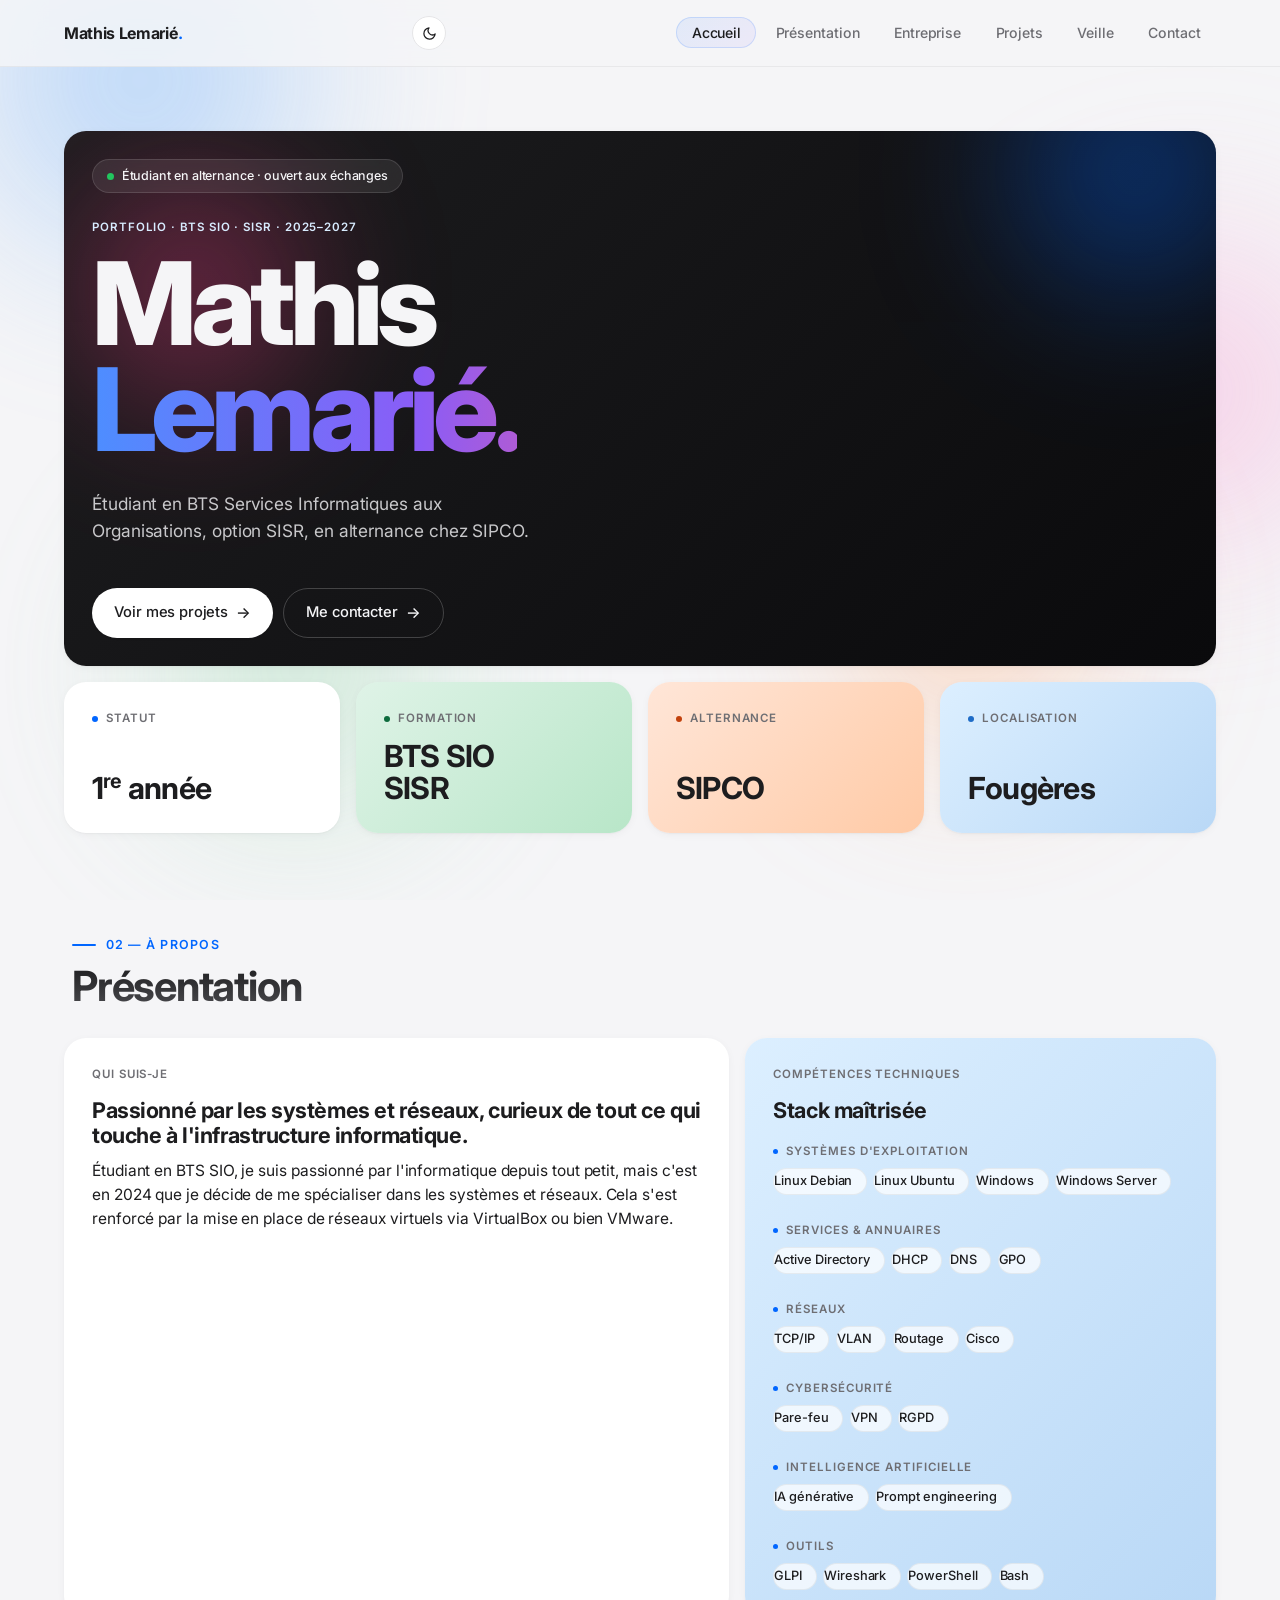
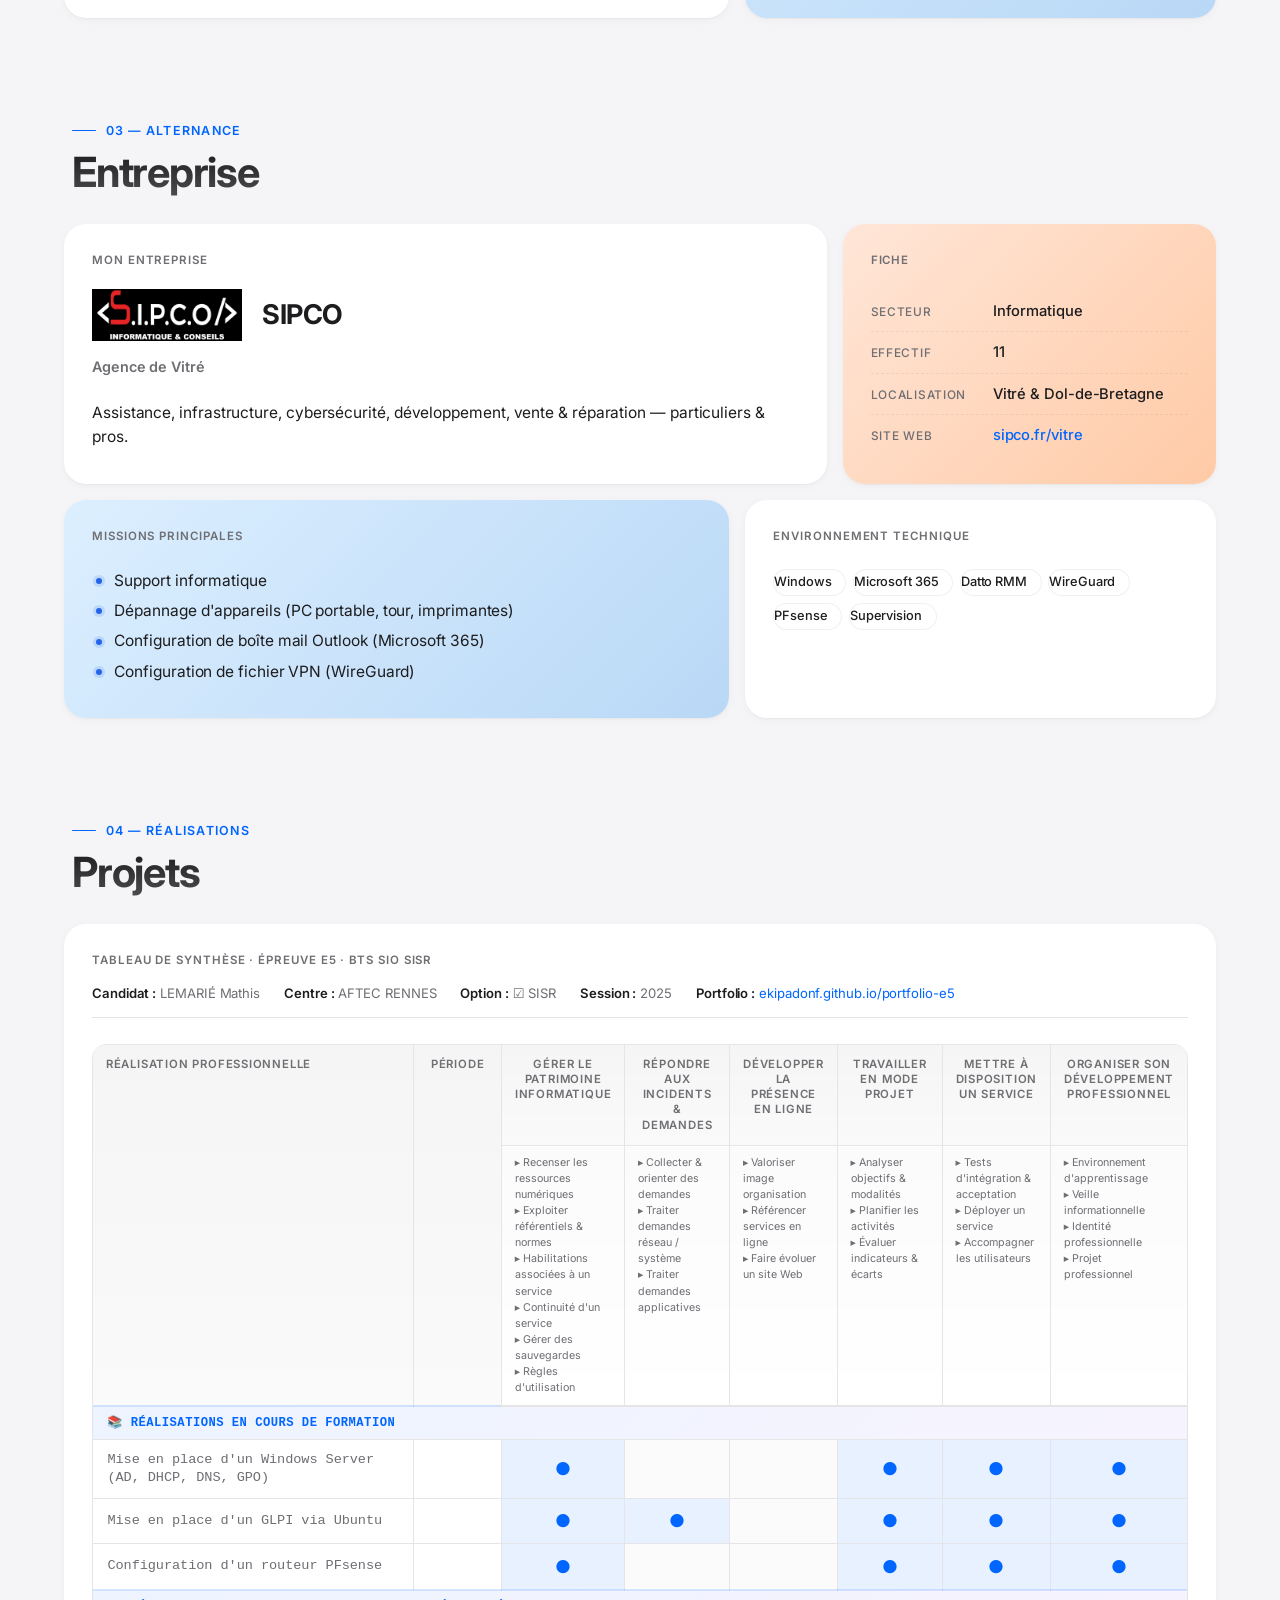
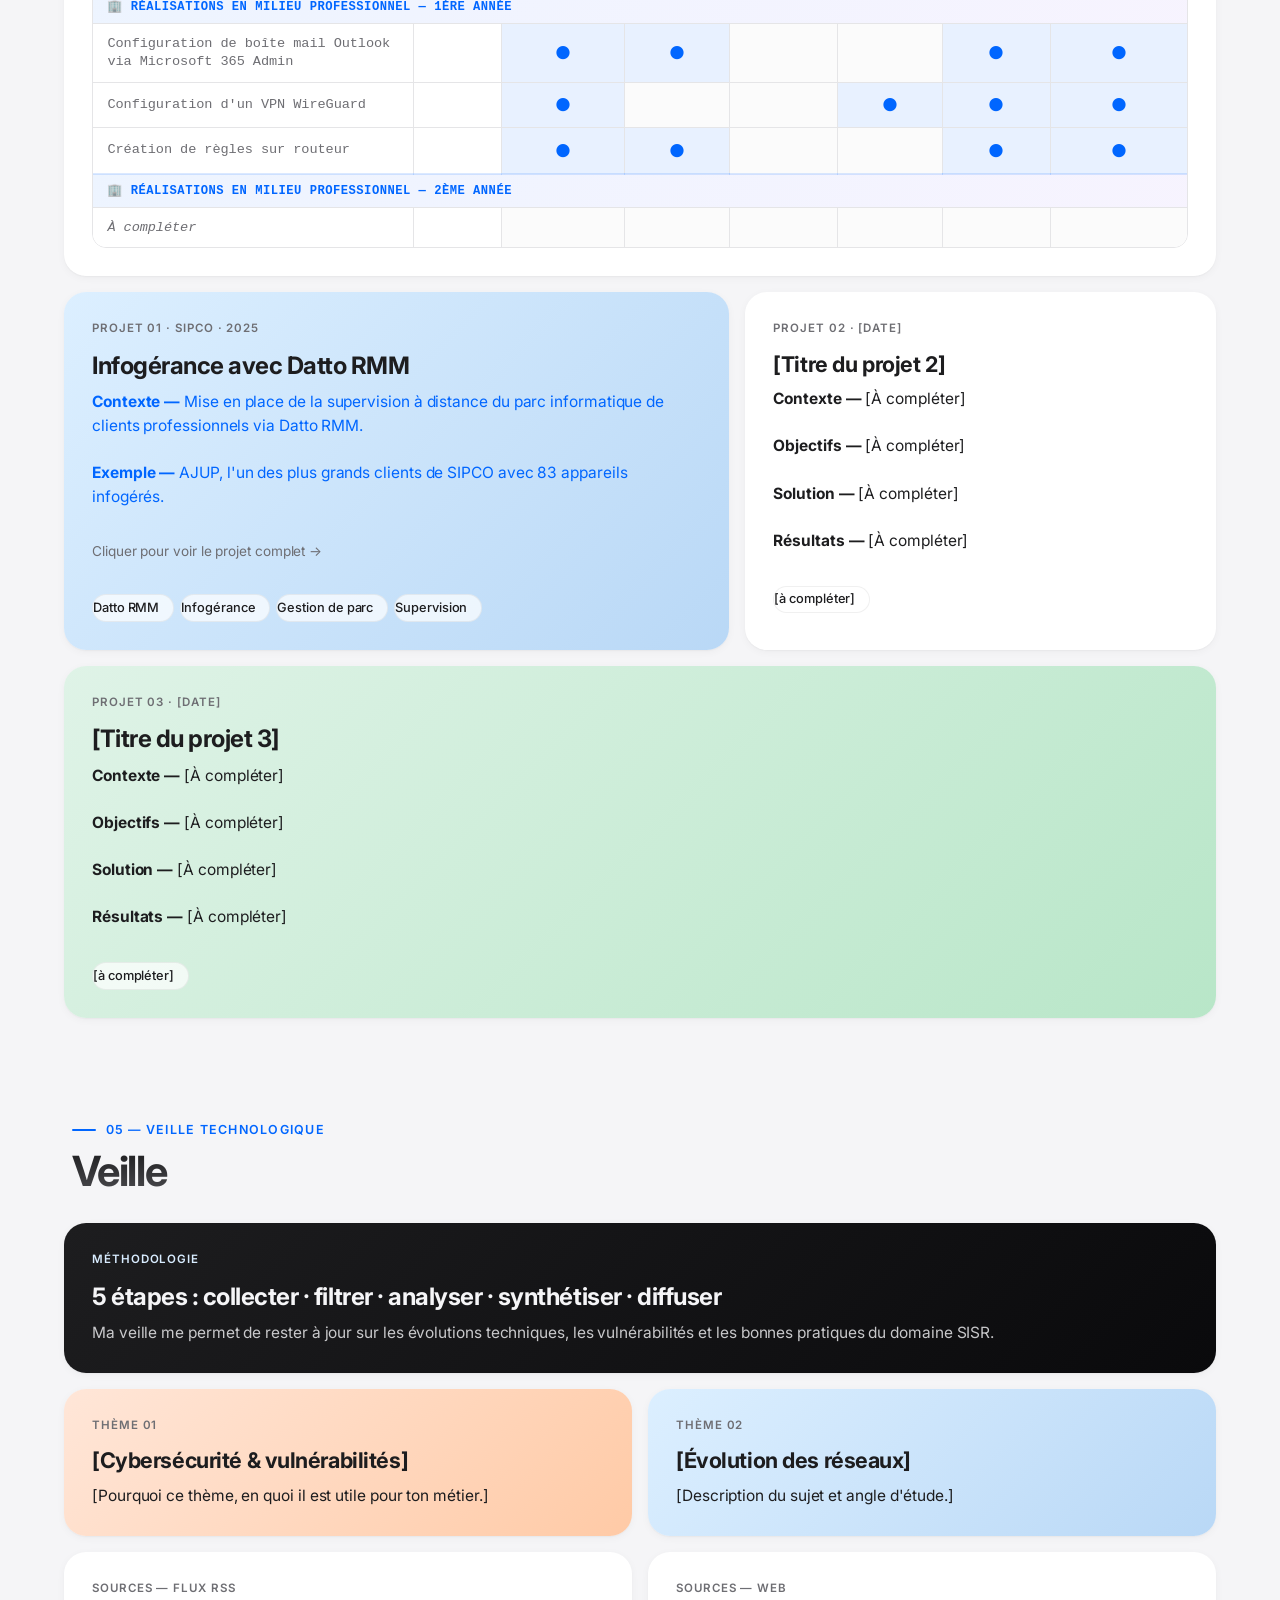
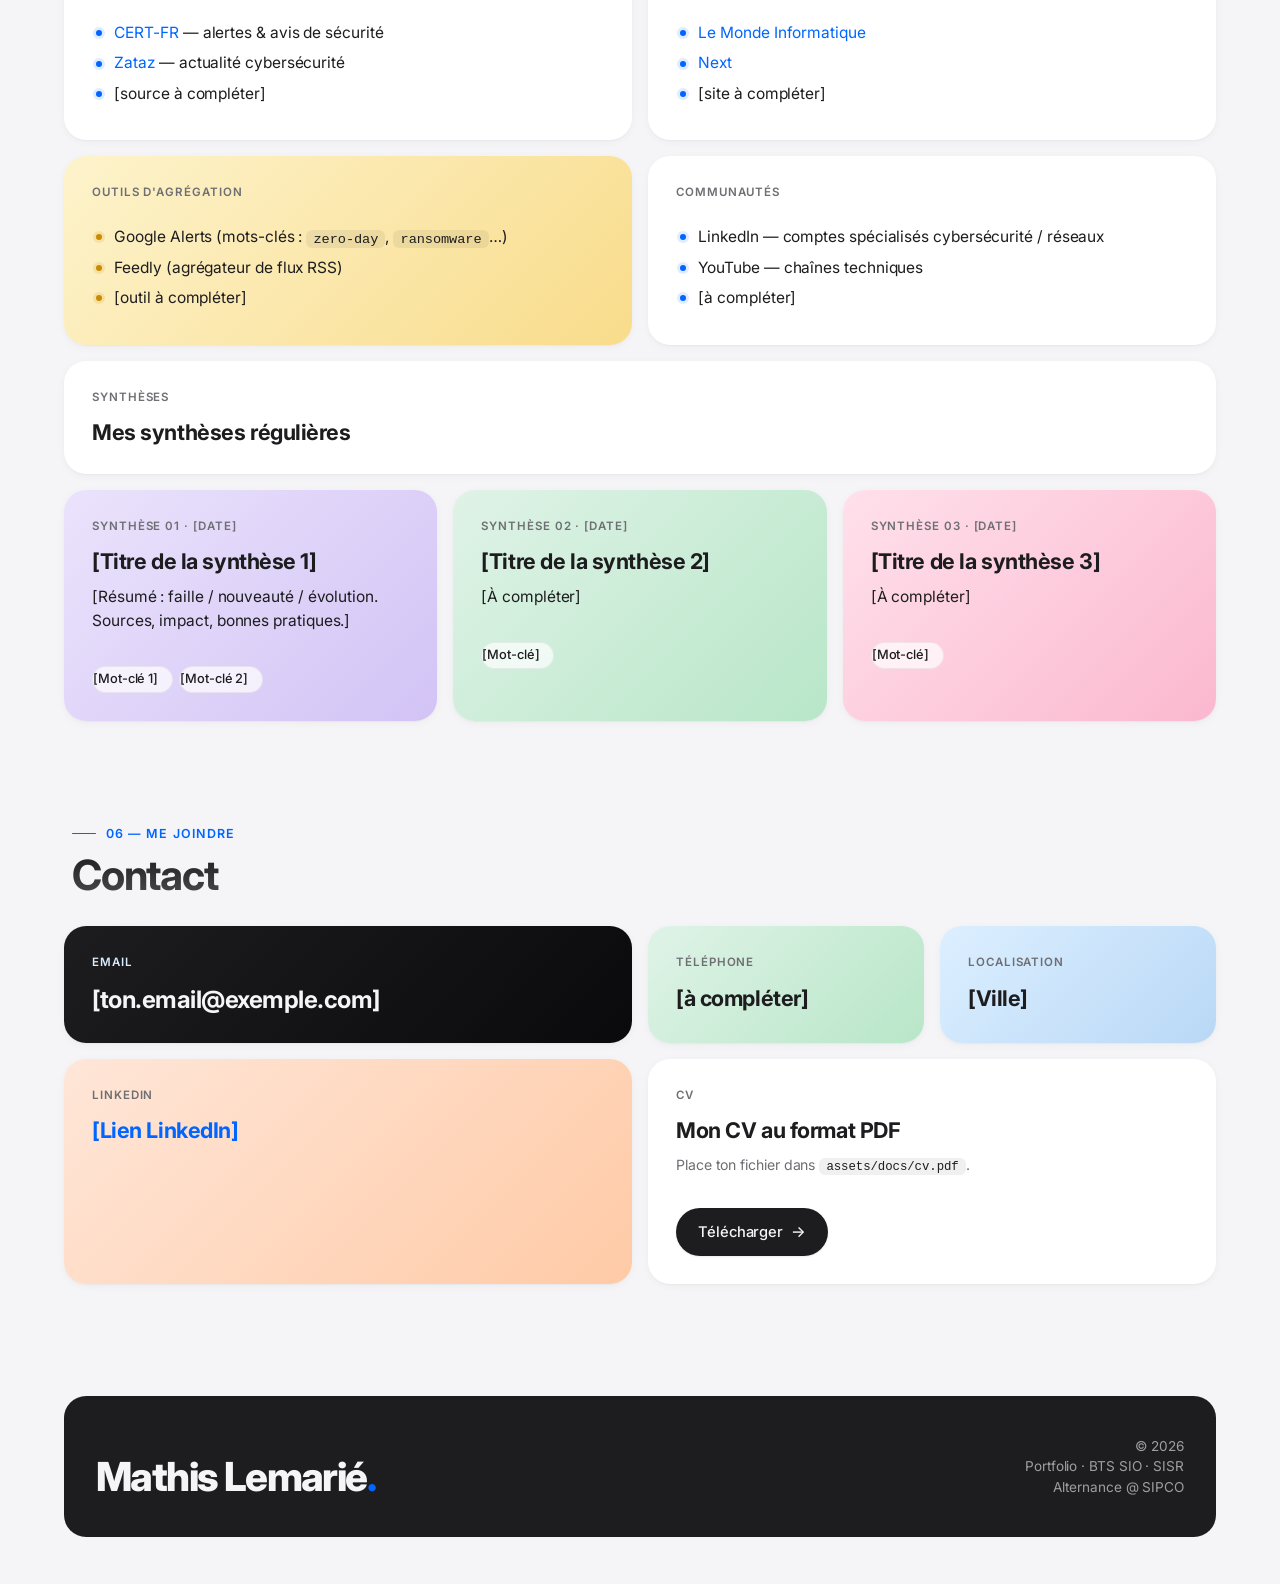
==== commit 89df0d62: "Fusion contenu laptop : SIPCO, Datto RMM, présentation, Fougères - Localisation hero : Fougères - Qu" ====
--- a/index.html
+++ b/index.html
@@ -1183,7 +1183,7 @@
 
           <div class="bento-item stat sky col-3">
             <p class="tile-label">Localisation</p>
-            <p class="tile-stat">[ville]</p>
+            <p class="tile-stat">Fougères</p>
           </div>
         </div>
       </div>
@@ -1200,14 +1200,10 @@
         <div class="bento">
           <div class="bento-item col-7">
             <p class="tile-label">Qui suis-je</p>
-            <h3>[Phrase d'accroche — ex. "Passionné par les réseaux et la cybersécurité"]</h3>
+            <h3>Passionné par les systèmes et réseaux, curieux de tout ce qui touche à l'infrastructure informatique.</h3>
             <p>
-              [À compléter : 2-3 paragraphes — âge, ville, parcours scolaire,
-              motivation pour le SISR, objectifs après le BTS.]
+              Étudiant en BTS SIO, je suis passionné par l'informatique depuis tout petit, mais c'est en 2024 que je décide de me spécialiser dans les systèmes et réseaux. Cela s'est renforcé par la mise en place de réseaux virtuels via VirtualBox ou bien VMware.
             </p>
-            <div class="actions">
-              <a class="btn" href="assets/docs/cv.pdf" download>Télécharger mon CV</a>
-            </div>
           </div>
 
           <div class="bento-item col-5 sky">
@@ -1258,7 +1254,6 @@
               <ul class="tag-list">
                 <li class="tag">IA générative</li>
                 <li class="tag">Prompt engineering</li>
-                <li class="tag">[à compléter]</li>
               </ul>
             </div>
 
@@ -1287,64 +1282,45 @@
         <div class="bento">
           <div class="bento-item col-8">
             <p class="tile-label">Mon entreprise</p>
-            <h3 style="font-size: 1.7rem; margin-top: 0.4rem;">SIPCO</h3>
+            <div style="display: flex; align-items: center; gap: 1.25rem; margin-top: 0.4rem;">
+              <img src="assets/img/sipco-logo.png" alt="Logo SIPCO" style="height: 52px; width: auto; object-fit: contain; flex-shrink: 0;" onerror="this.style.display='none'" />
+              <h3 style="font-size: 1.7rem;">SIPCO</h3>
+            </div>
+            <p style="font-weight: 600; color: var(--text-muted); font-size: 0.9rem; margin-top: 0.3rem;">Agence de Vitré</p>
             <p>
-              [À compléter — description de SIPCO : secteur d'activité, taille,
-              implantation, clientèle, services proposés, etc.]
+              Assistance, infrastructure, cybersécurité, développement, vente &amp; réparation — particuliers &amp; pros.
             </p>
           </div>
 
           <div class="bento-item col-4 peach">
             <p class="tile-label">Fiche</p>
             <ul class="info-list" style="margin-top: 0.5rem;">
-              <li><strong>Secteur</strong><span>[à compléter]</span></li>
-              <li><strong>Effectif</strong><span>[à compléter]</span></li>
-              <li><strong>Localisation</strong><span>[ville]</span></li>
-              <li><strong>Site web</strong><span>[à compléter]</span></li>
+              <li><strong>Secteur</strong><span>Informatique</span></li>
+              <li><strong>Effectif</strong><span>11</span></li>
+              <li><strong>Localisation</strong><span>Vitré &amp; Dol-de-Bretagne</span></li>
+              <li><strong>Site web</strong><span><a href="https://sipco.fr/vitre" target="_blank" rel="noopener">sipco.fr/vitre</a></span></li>
             </ul>
-          </div>
-
-          <div class="bento-item col-3">
-            <p class="tile-label">Intitulé</p>
-            <h3>[Ex. Technicien systèmes &amp; réseaux]</h3>
-          </div>
-
-          <div class="bento-item col-3">
-            <p class="tile-label">Service</p>
-            <h3>[Service informatique]</h3>
-          </div>
-
-          <div class="bento-item col-3">
-            <p class="tile-label">Tuteur</p>
-            <h3>[Nom du tuteur]</h3>
-            <p style="font-size: 0.85rem; color: var(--text-muted);">[Fonction]</p>
-          </div>
-
-          <div class="bento-item col-3">
-            <p class="tile-label">Début</p>
-            <h3>[Date]</h3>
           </div>
 
           <div class="bento-item col-7 sky">
             <p class="tile-label">Missions principales</p>
             <ul style="margin-top: 0.6rem;">
-              <li>[Mission 1 — à compléter]</li>
-              <li>[Mission 2 — à compléter]</li>
-              <li>[Mission 3 — à compléter]</li>
-              <li>[Mission 4 — à compléter]</li>
+              <li>Support informatique</li>
+              <li>Dépannage d'appareils (PC portable, tour, imprimantes)</li>
+              <li>Configuration de boîte mail Outlook (Microsoft 365)</li>
+              <li>Configuration de fichier VPN (WireGuard)</li>
             </ul>
           </div>
 
           <div class="bento-item col-5">
             <p class="tile-label">Environnement technique</p>
             <ul class="tag-list">
-              <li class="tag">[Windows / Linux]</li>
-              <li class="tag">[Active Directory]</li>
-              <li class="tag">[Hyperviseur]</li>
-              <li class="tag">[Pare-feu / VPN]</li>
-              <li class="tag">[Ticketing]</li>
-              <li class="tag">[Sauvegarde]</li>
-              <li class="tag">[Supervision]</li>
+              <li class="tag">Windows</li>
+              <li class="tag">Microsoft 365</li>
+              <li class="tag">Datto RMM</li>
+              <li class="tag">WireGuard</li>
+              <li class="tag">PFsense</li>
+              <li class="tag">Supervision</li>
             </ul>
           </div>
 
@@ -1436,19 +1412,19 @@
             </div>
           </div>
 
-          <div class="bento-item col-7 sky">
-            <p class="tile-label">Projet 01 · [Date]</p>
-            <h3 style="font-size: 1.5rem;">[Titre du projet 1]</h3>
-            <p><strong>Contexte —</strong> [Présentation de la situation, du besoin de l'entreprise ou du cadre pédagogique.]</p>
-            <p><strong>Objectifs —</strong> [Objectifs principaux.]</p>
-            <p><strong>Solution —</strong> [Démarche, outils, étapes techniques.]</p>
-            <p><strong>Résultats —</strong> [Ce qui a été livré, bénéfices, apprentissages.]</p>
+          <a href="projet-datto.html" class="bento-item col-7 sky" style="text-decoration: none; cursor: pointer;">
+            <p class="tile-label">Projet 01 · SIPCO · 2025</p>
+            <h3 style="font-size: 1.5rem;">Infogérance avec Datto RMM</h3>
+            <p><strong>Contexte —</strong> Mise en place de la supervision à distance du parc informatique de clients professionnels via Datto RMM.</p>
+            <p><strong>Exemple —</strong> AJUP, l'un des plus grands clients de SIPCO avec 83 appareils infogérés.</p>
+            <p style="font-size: 0.85rem; color: var(--text-muted); margin-top: 0.5rem;">Cliquer pour voir le projet complet →</p>
             <ul class="tag-list">
-              <li class="tag">[Compétence 1]</li>
-              <li class="tag">[Compétence 2]</li>
-              <li class="tag">[Techno]</li>
+              <li class="tag">Datto RMM</li>
+              <li class="tag">Infogérance</li>
+              <li class="tag">Gestion de parc</li>
+              <li class="tag">Supervision</li>
             </ul>
-          </div>
+          </a>
 
           <div class="bento-item col-5">
             <p class="tile-label">Projet 02 · [Date]</p>
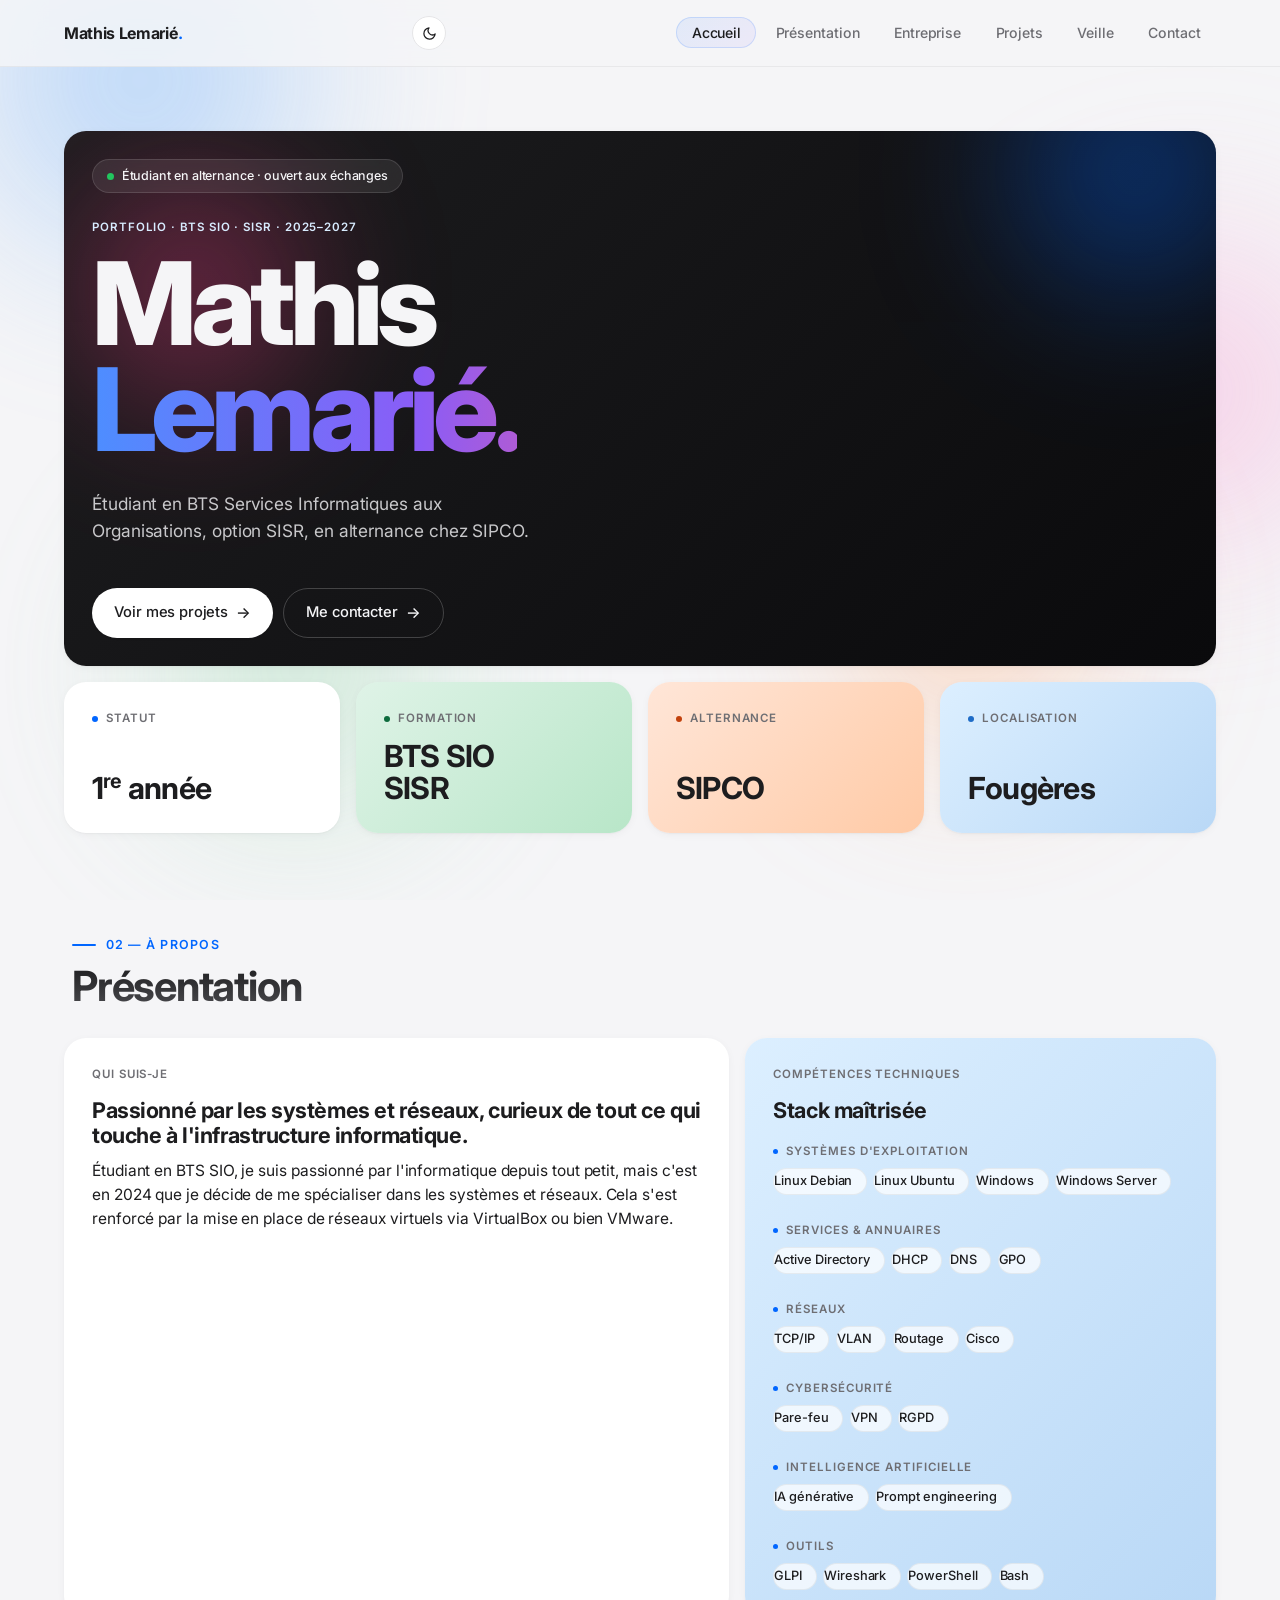
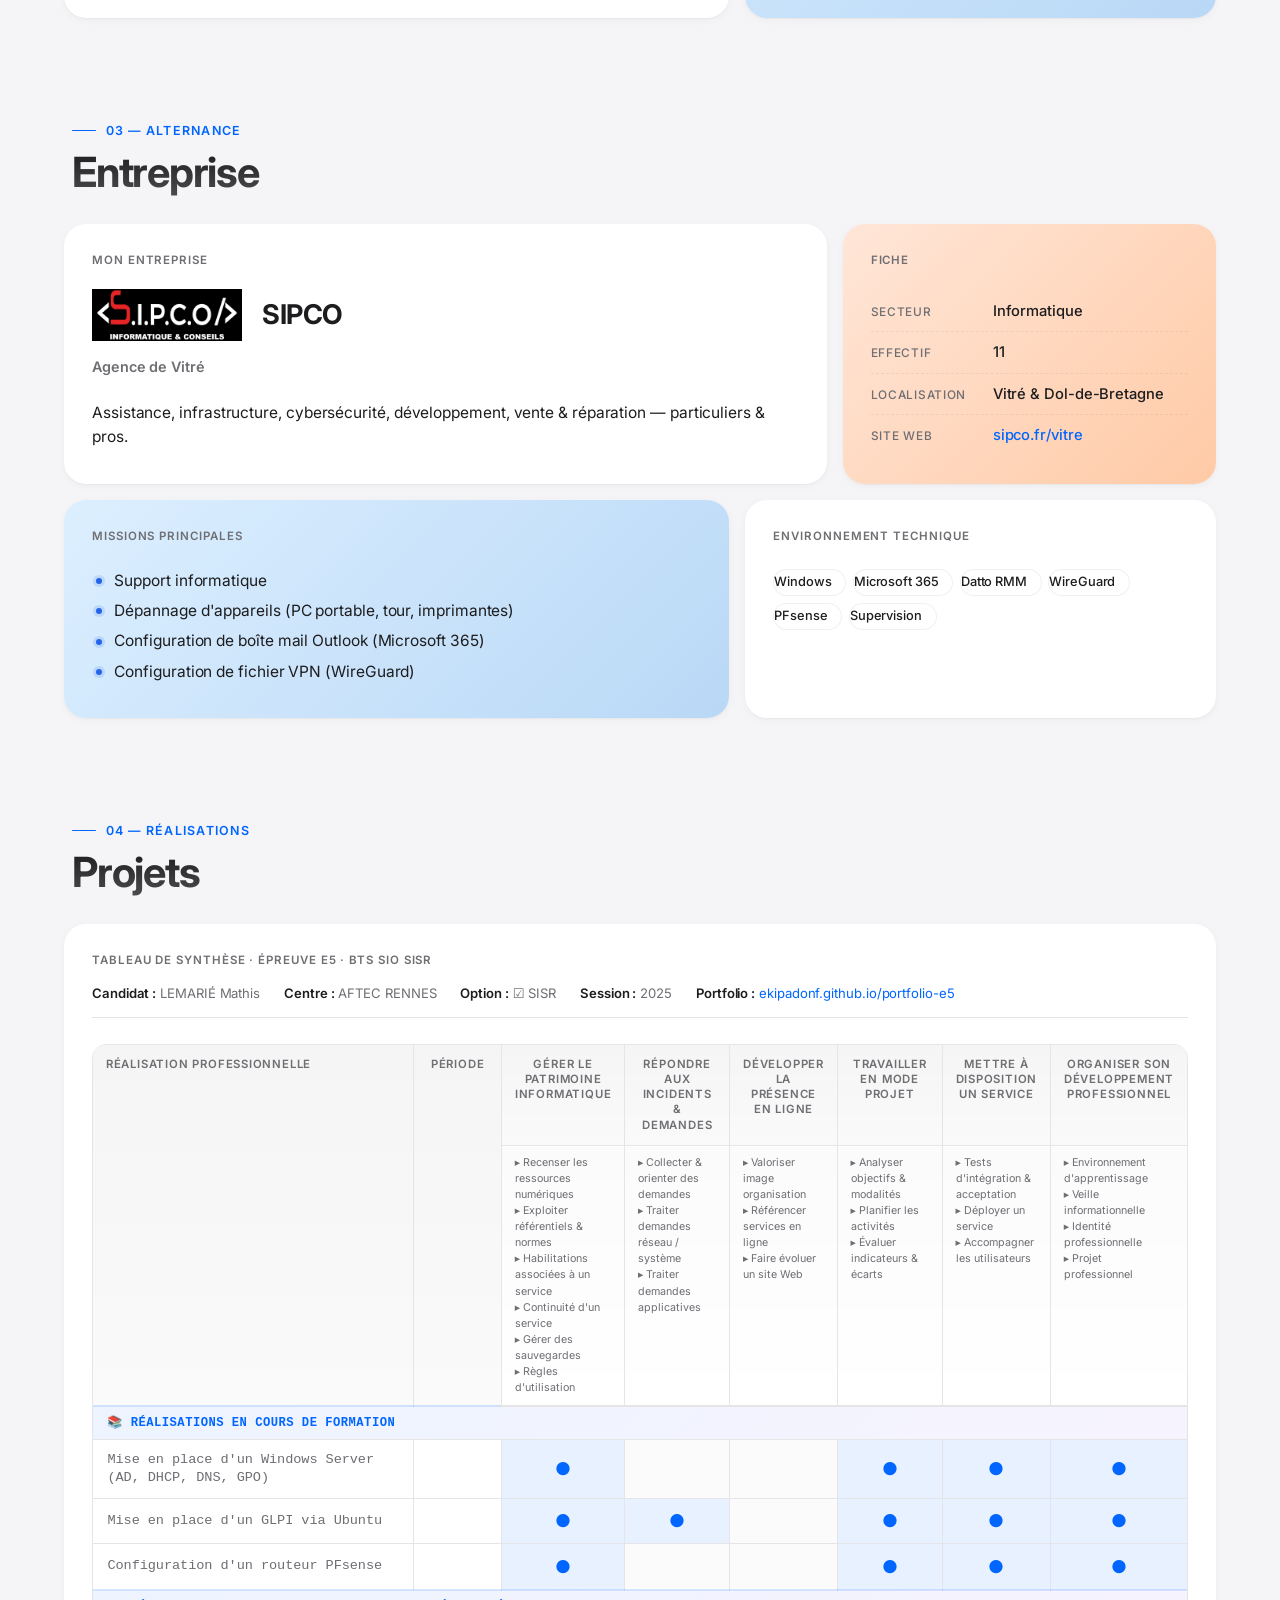
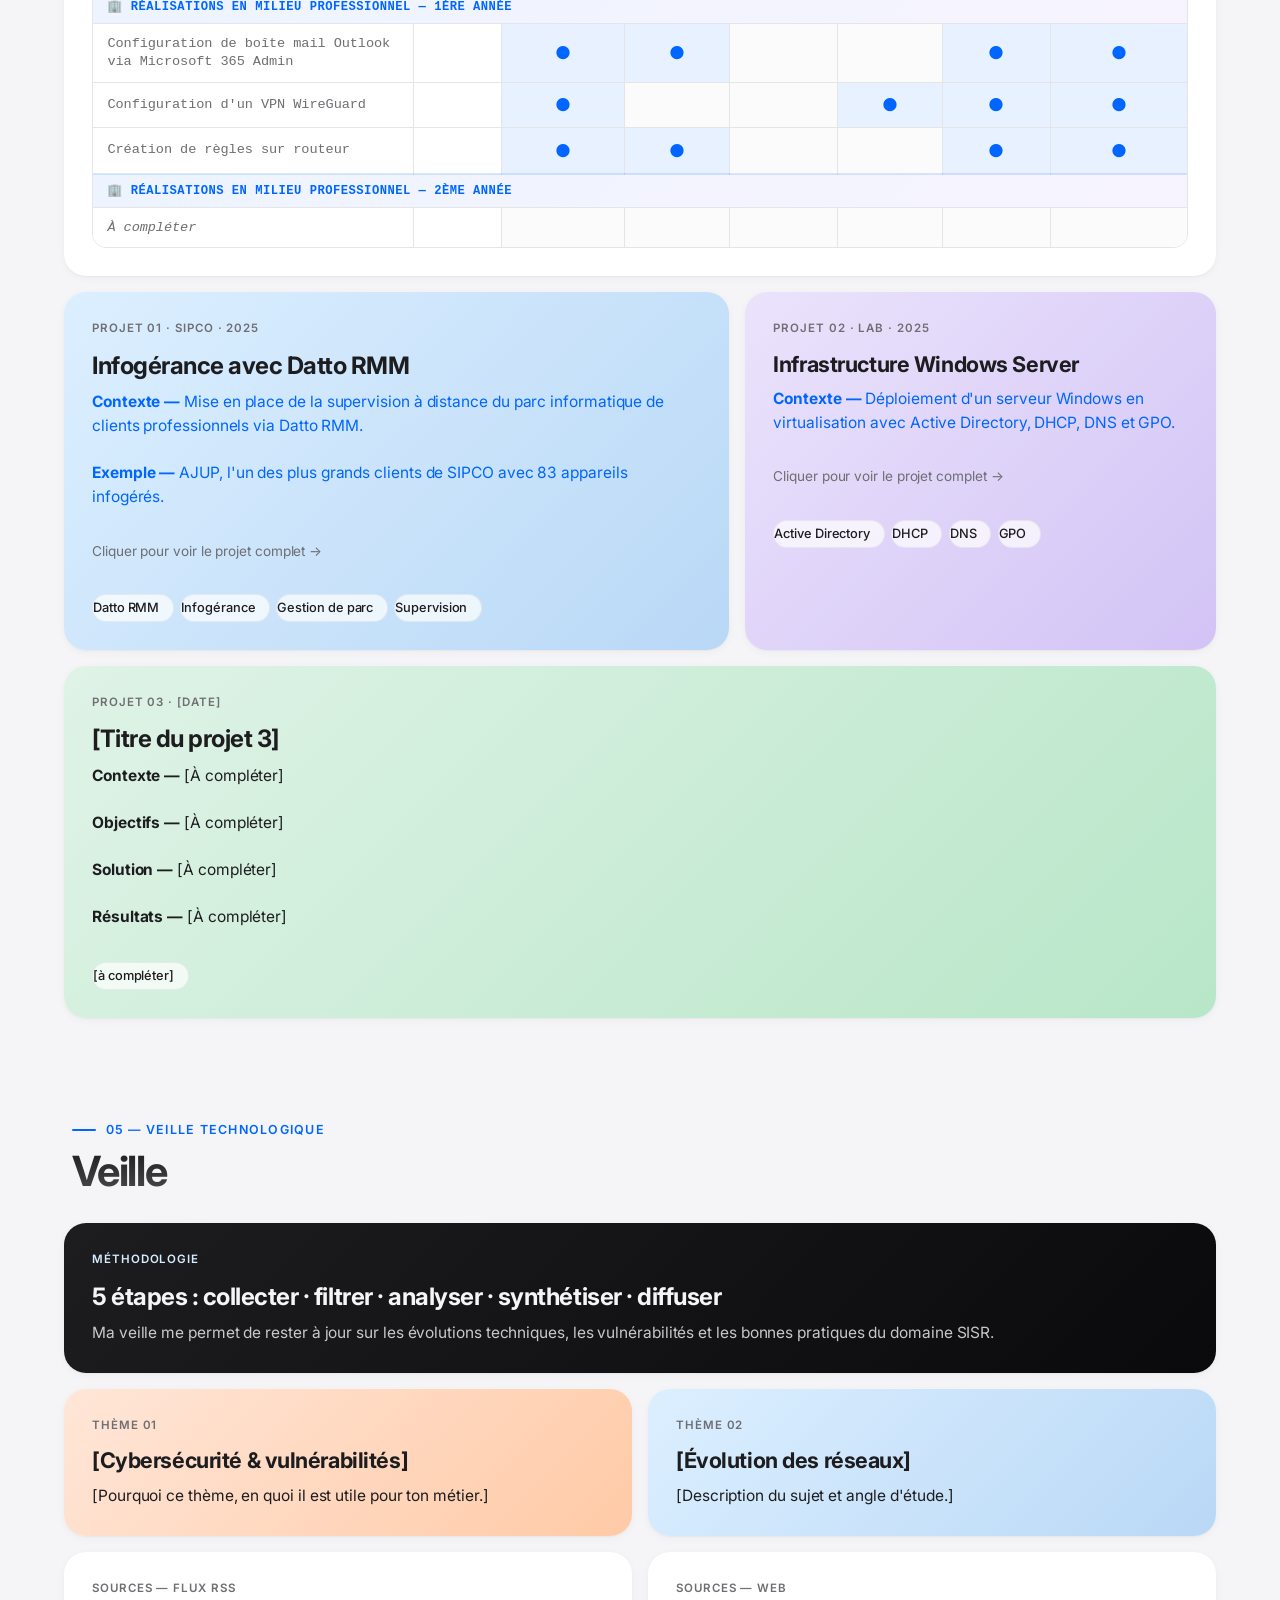
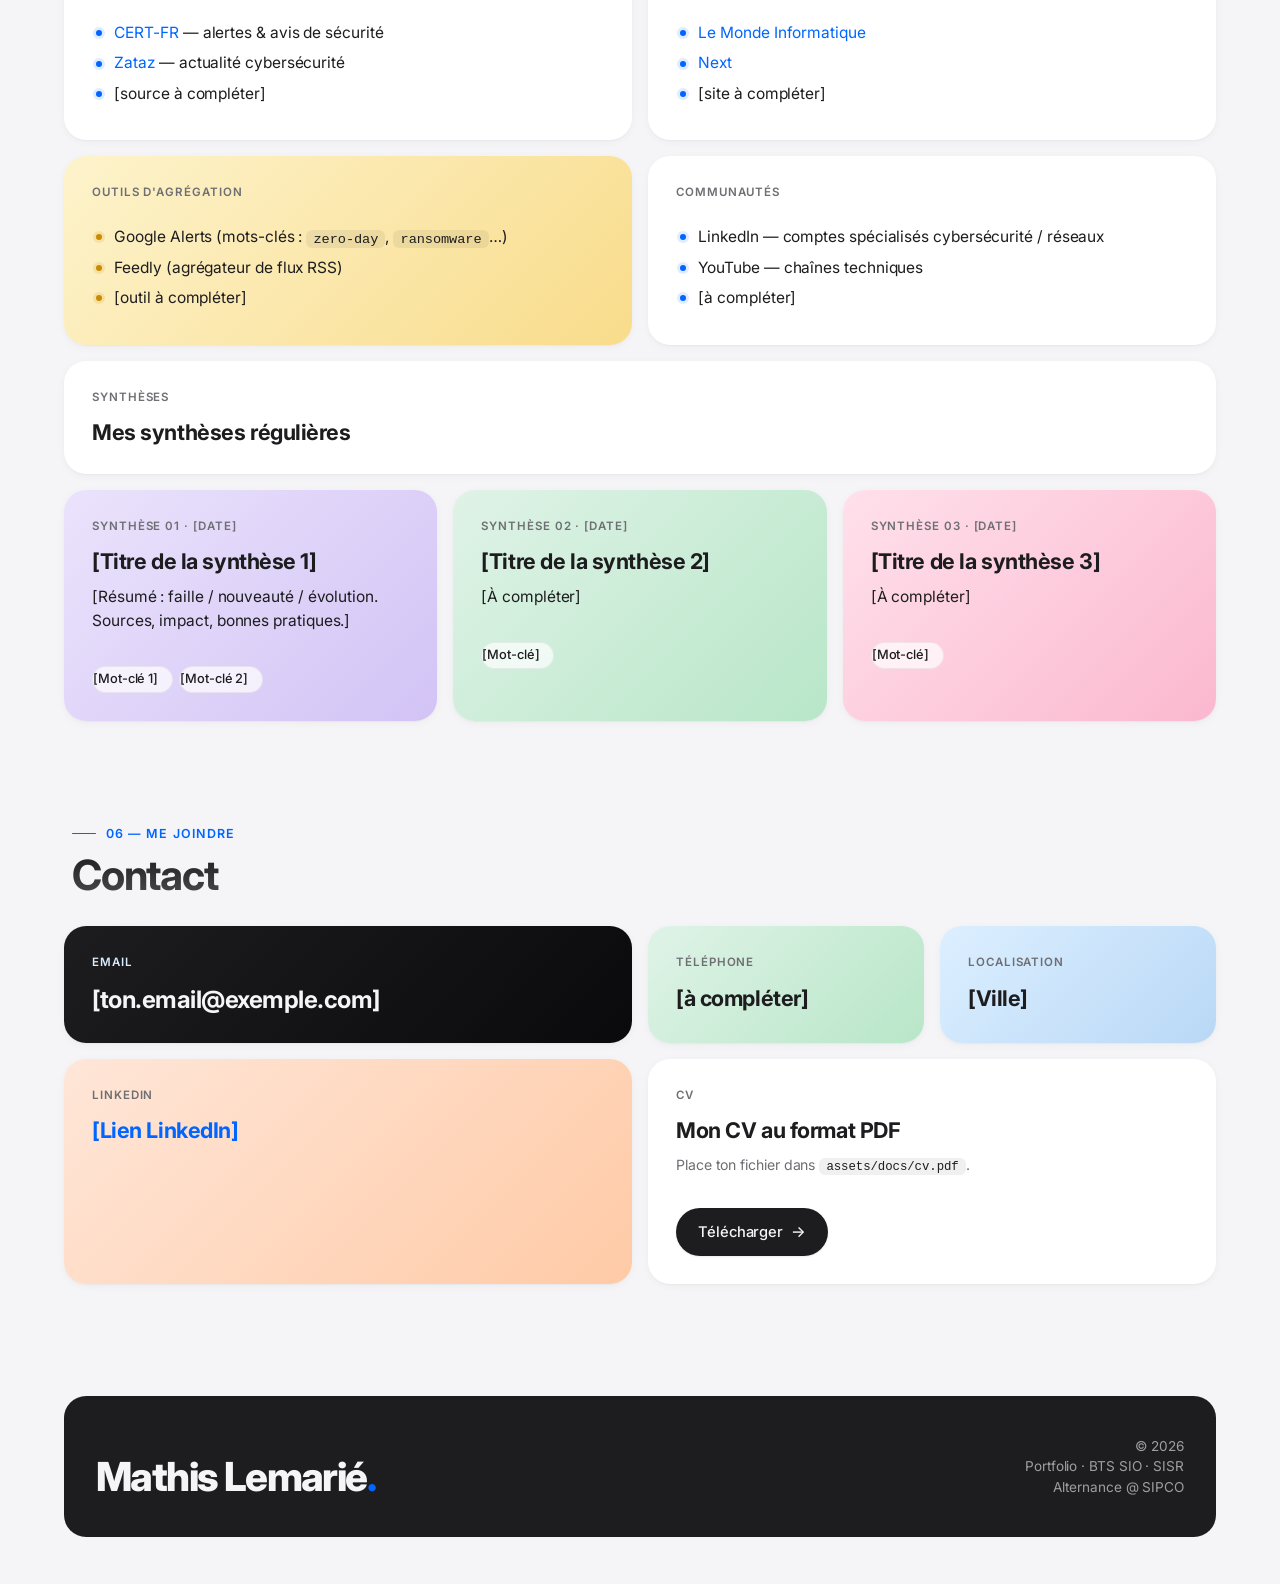
==== commit 4864fd05: "Ajout projet Windows Server (AD, DHCP, DNS, GPO) - Nouvelle page projet-windows-server.html avec mêm" ====
--- a/index.html
+++ b/index.html
@@ -1426,17 +1426,18 @@
             </ul>
           </a>
 
-          <div class="bento-item col-5">
-            <p class="tile-label">Projet 02 · [Date]</p>
-            <h3>[Titre du projet 2]</h3>
-            <p><strong>Contexte —</strong> [À compléter]</p>
-            <p><strong>Objectifs —</strong> [À compléter]</p>
-            <p><strong>Solution —</strong> [À compléter]</p>
-            <p><strong>Résultats —</strong> [À compléter]</p>
+          <a href="projet-windows-server.html" class="bento-item col-5 lavender" style="text-decoration: none; cursor: pointer;">
+            <p class="tile-label">Projet 02 · Lab · 2025</p>
+            <h3 style="font-size: 1.35rem;">Infrastructure Windows Server</h3>
+            <p><strong>Contexte —</strong> Déploiement d'un serveur Windows en virtualisation avec Active Directory, DHCP, DNS et GPO.</p>
+            <p style="font-size: 0.85rem; color: var(--text-muted); margin-top: 0.5rem;">Cliquer pour voir le projet complet →</p>
             <ul class="tag-list">
-              <li class="tag">[à compléter]</li>
+              <li class="tag">Active Directory</li>
+              <li class="tag">DHCP</li>
+              <li class="tag">DNS</li>
+              <li class="tag">GPO</li>
             </ul>
-          </div>
+          </a>
 
           <div class="bento-item col-12 mint">
             <p class="tile-label">Projet 03 · [Date]</p>
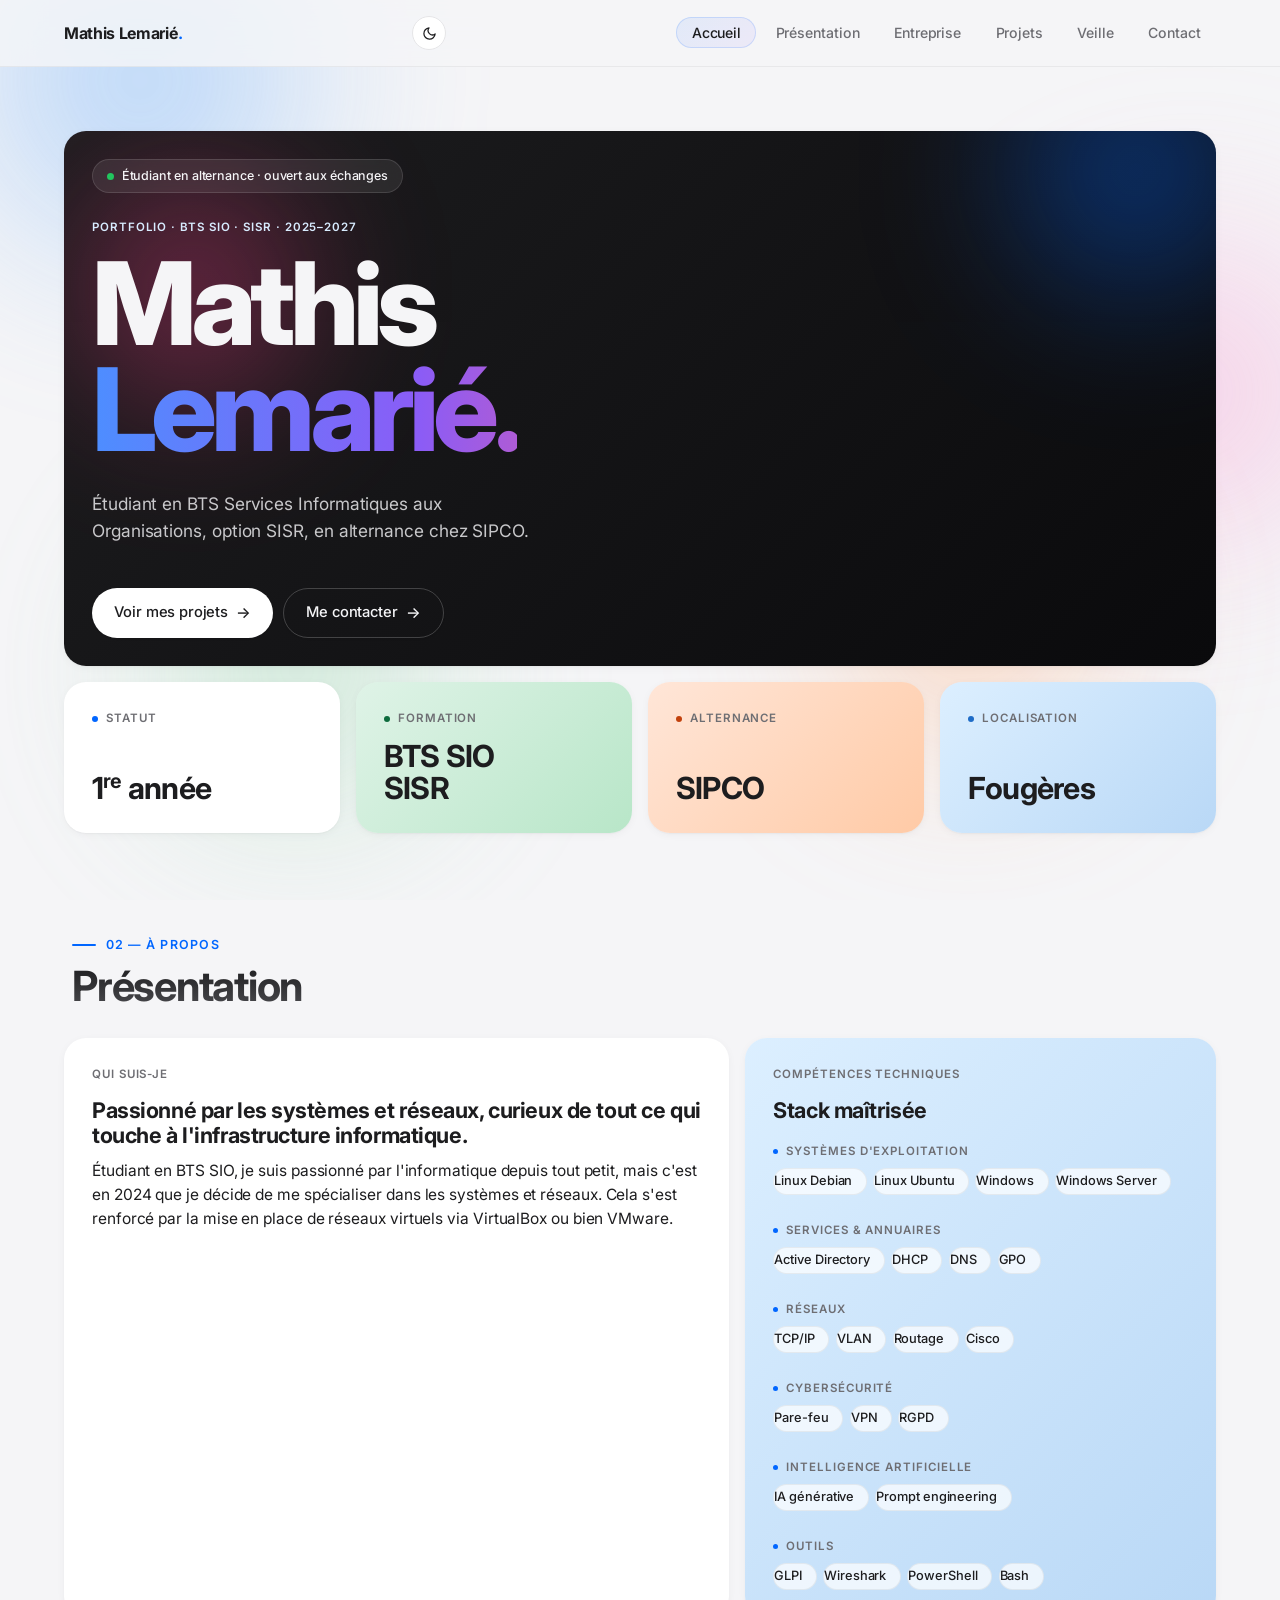
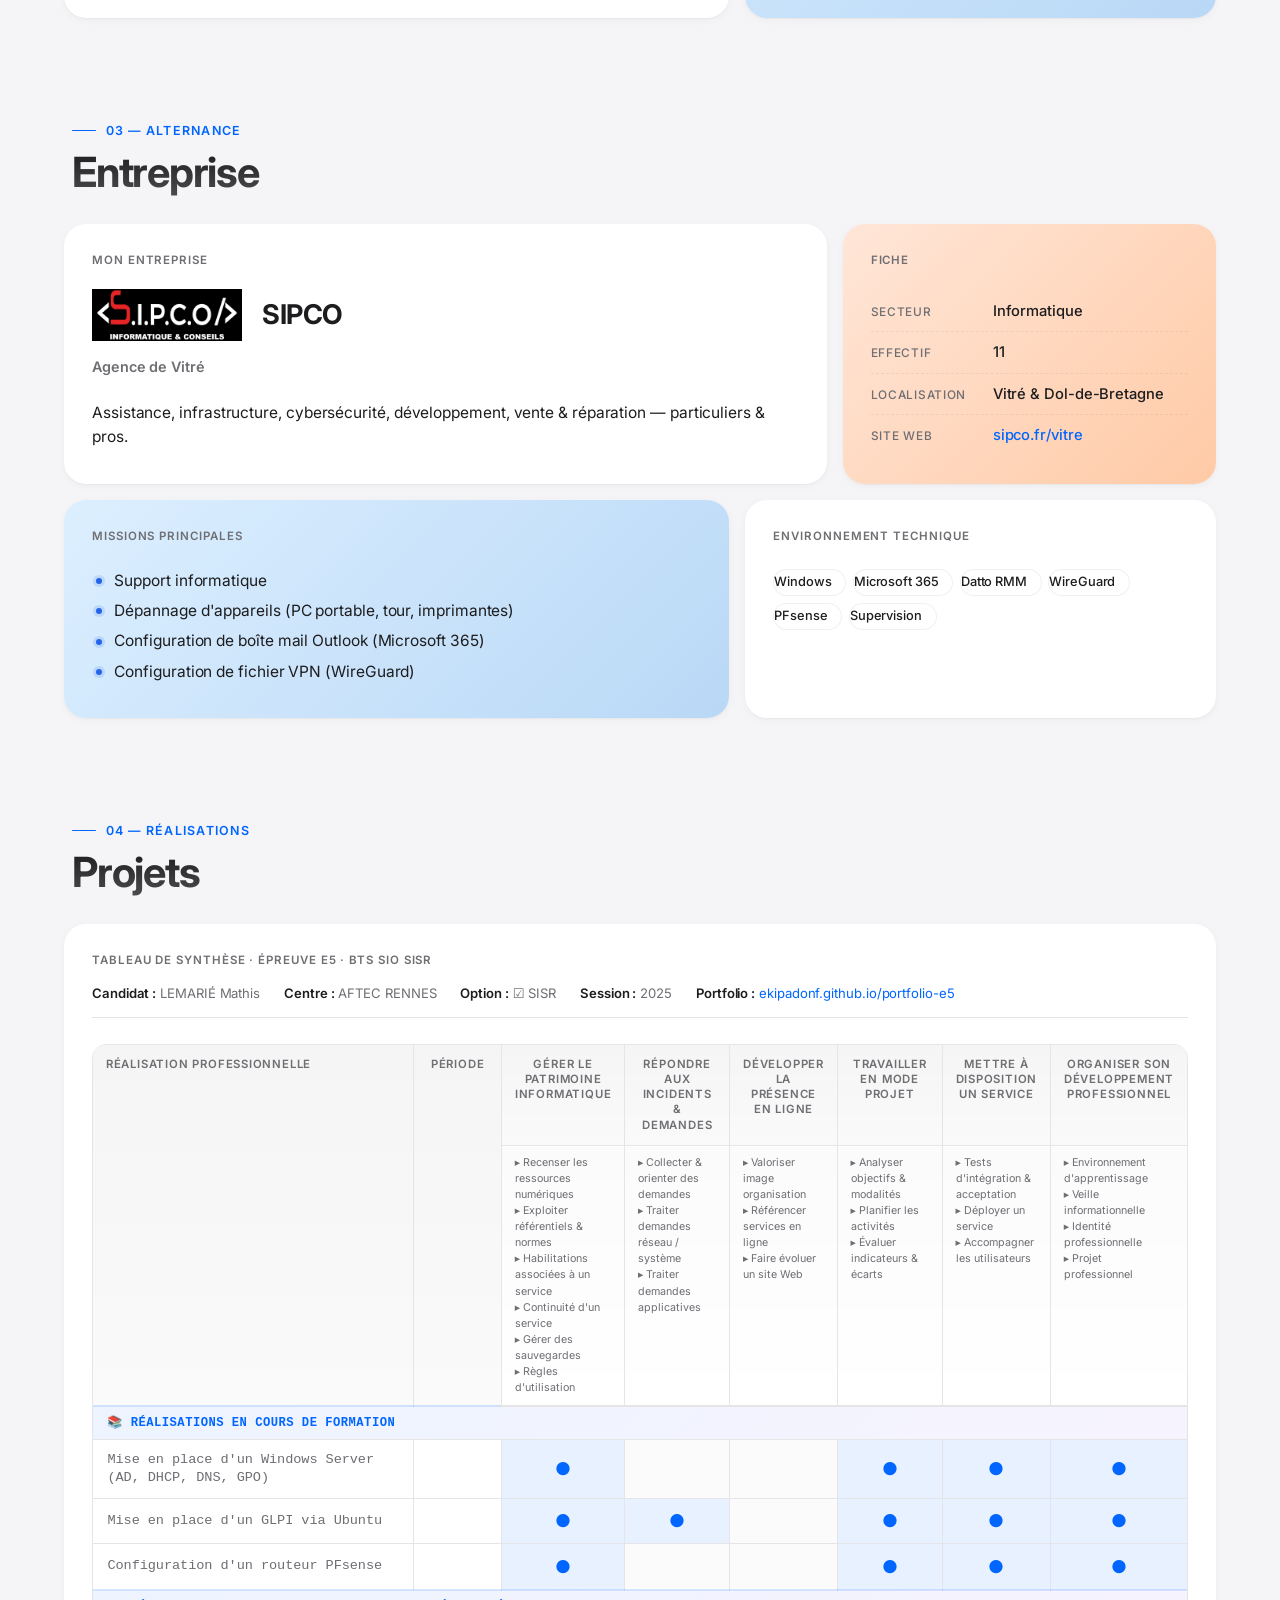
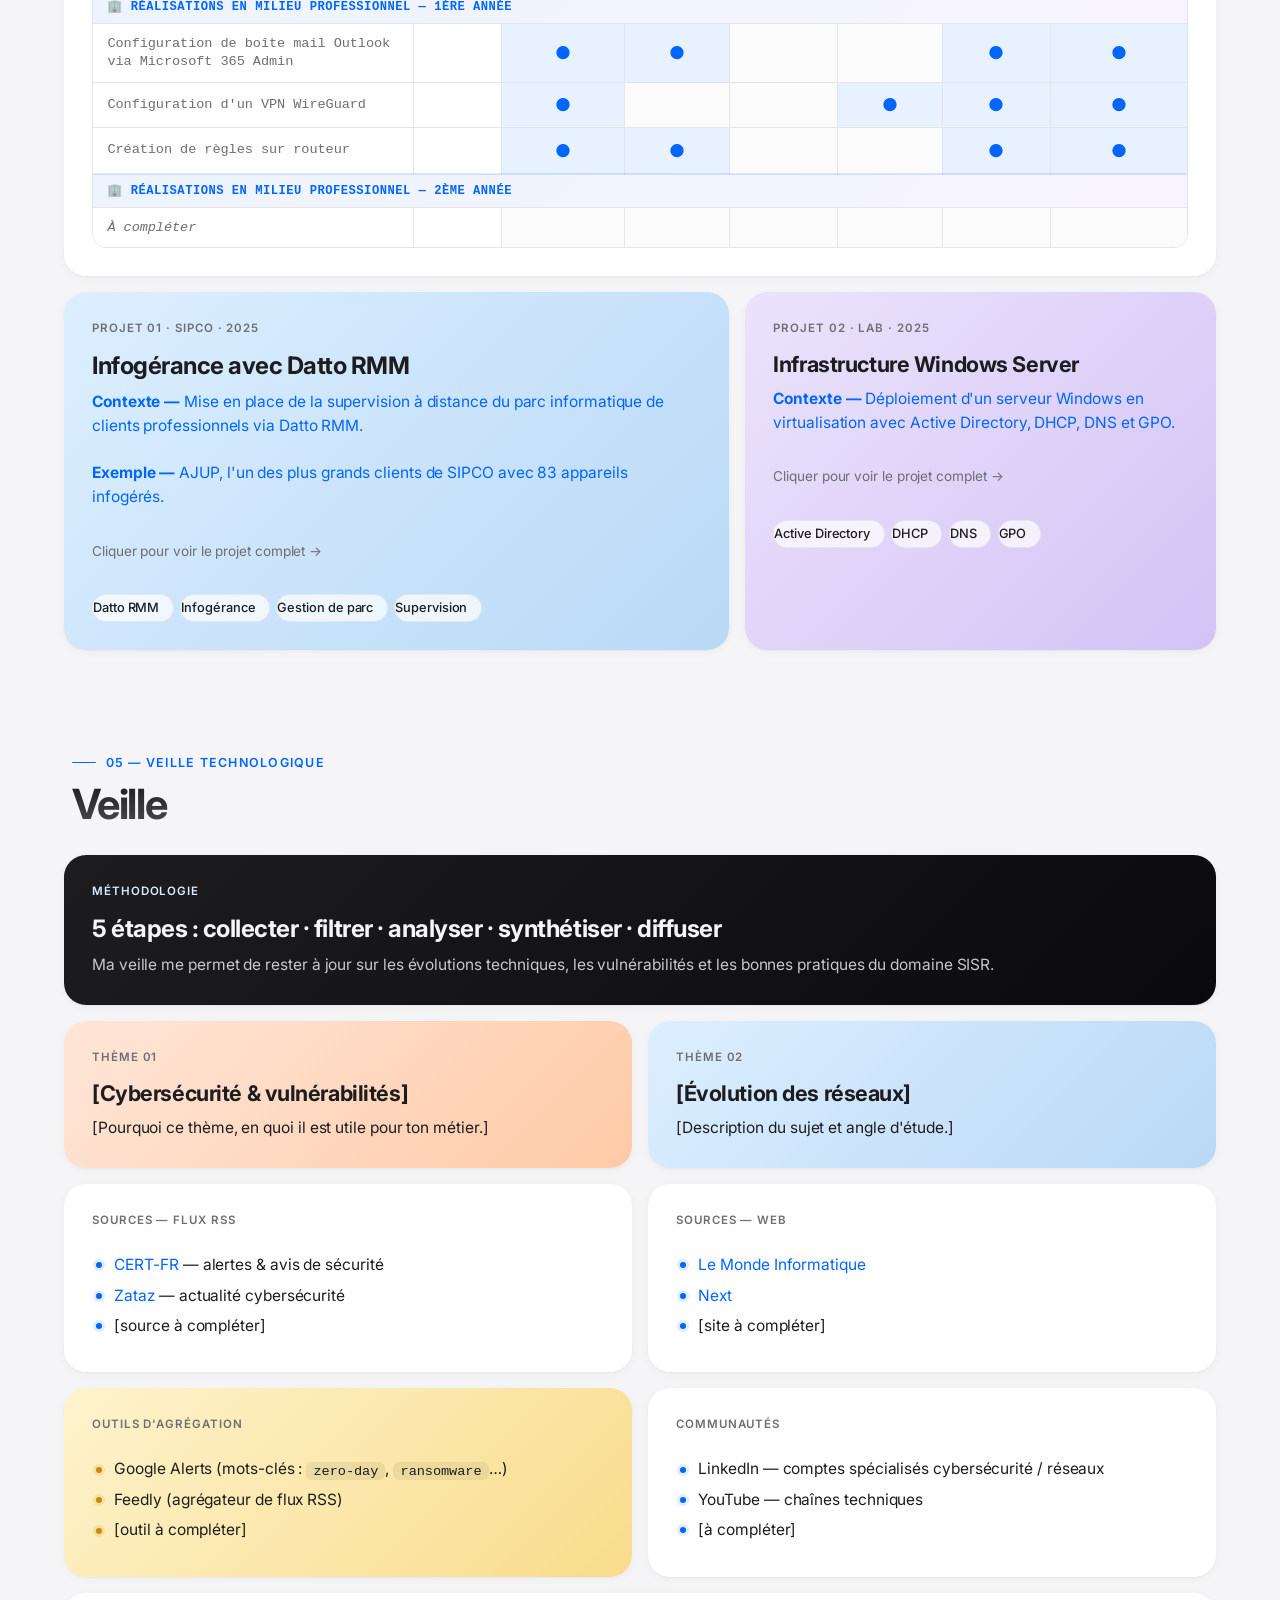
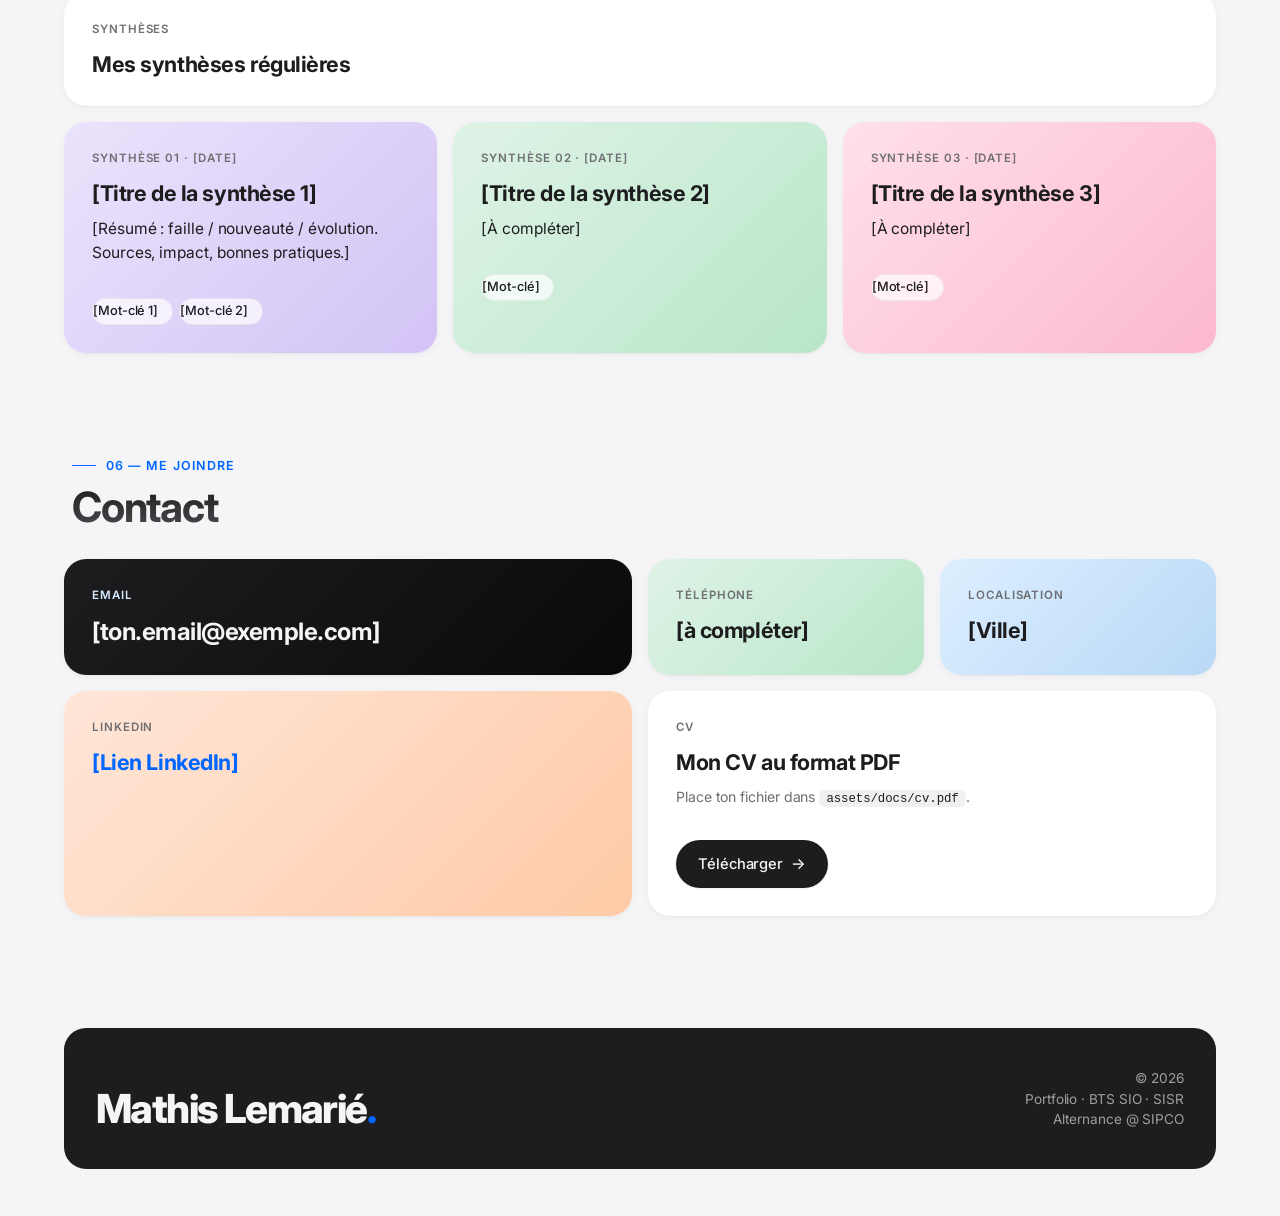
==== commit 1d0ea100: "Suppression de la tuile Projet 03 (à compléter plus tard) Co-Authored-By: Claude Opus 4.7 <noreply@a" ====
--- a/index.html
+++ b/index.html
@@ -1439,18 +1439,6 @@
             </ul>
           </a>
 
-          <div class="bento-item col-12 mint">
-            <p class="tile-label">Projet 03 · [Date]</p>
-            <h3 style="font-size: 1.5rem;">[Titre du projet 3]</h3>
-            <p><strong>Contexte —</strong> [À compléter]</p>
-            <p><strong>Objectifs —</strong> [À compléter]</p>
-            <p><strong>Solution —</strong> [À compléter]</p>
-            <p><strong>Résultats —</strong> [À compléter]</p>
-            <ul class="tag-list">
-              <li class="tag">[à compléter]</li>
-            </ul>
-          </div>
-
         </div>
       </div>
     </section>
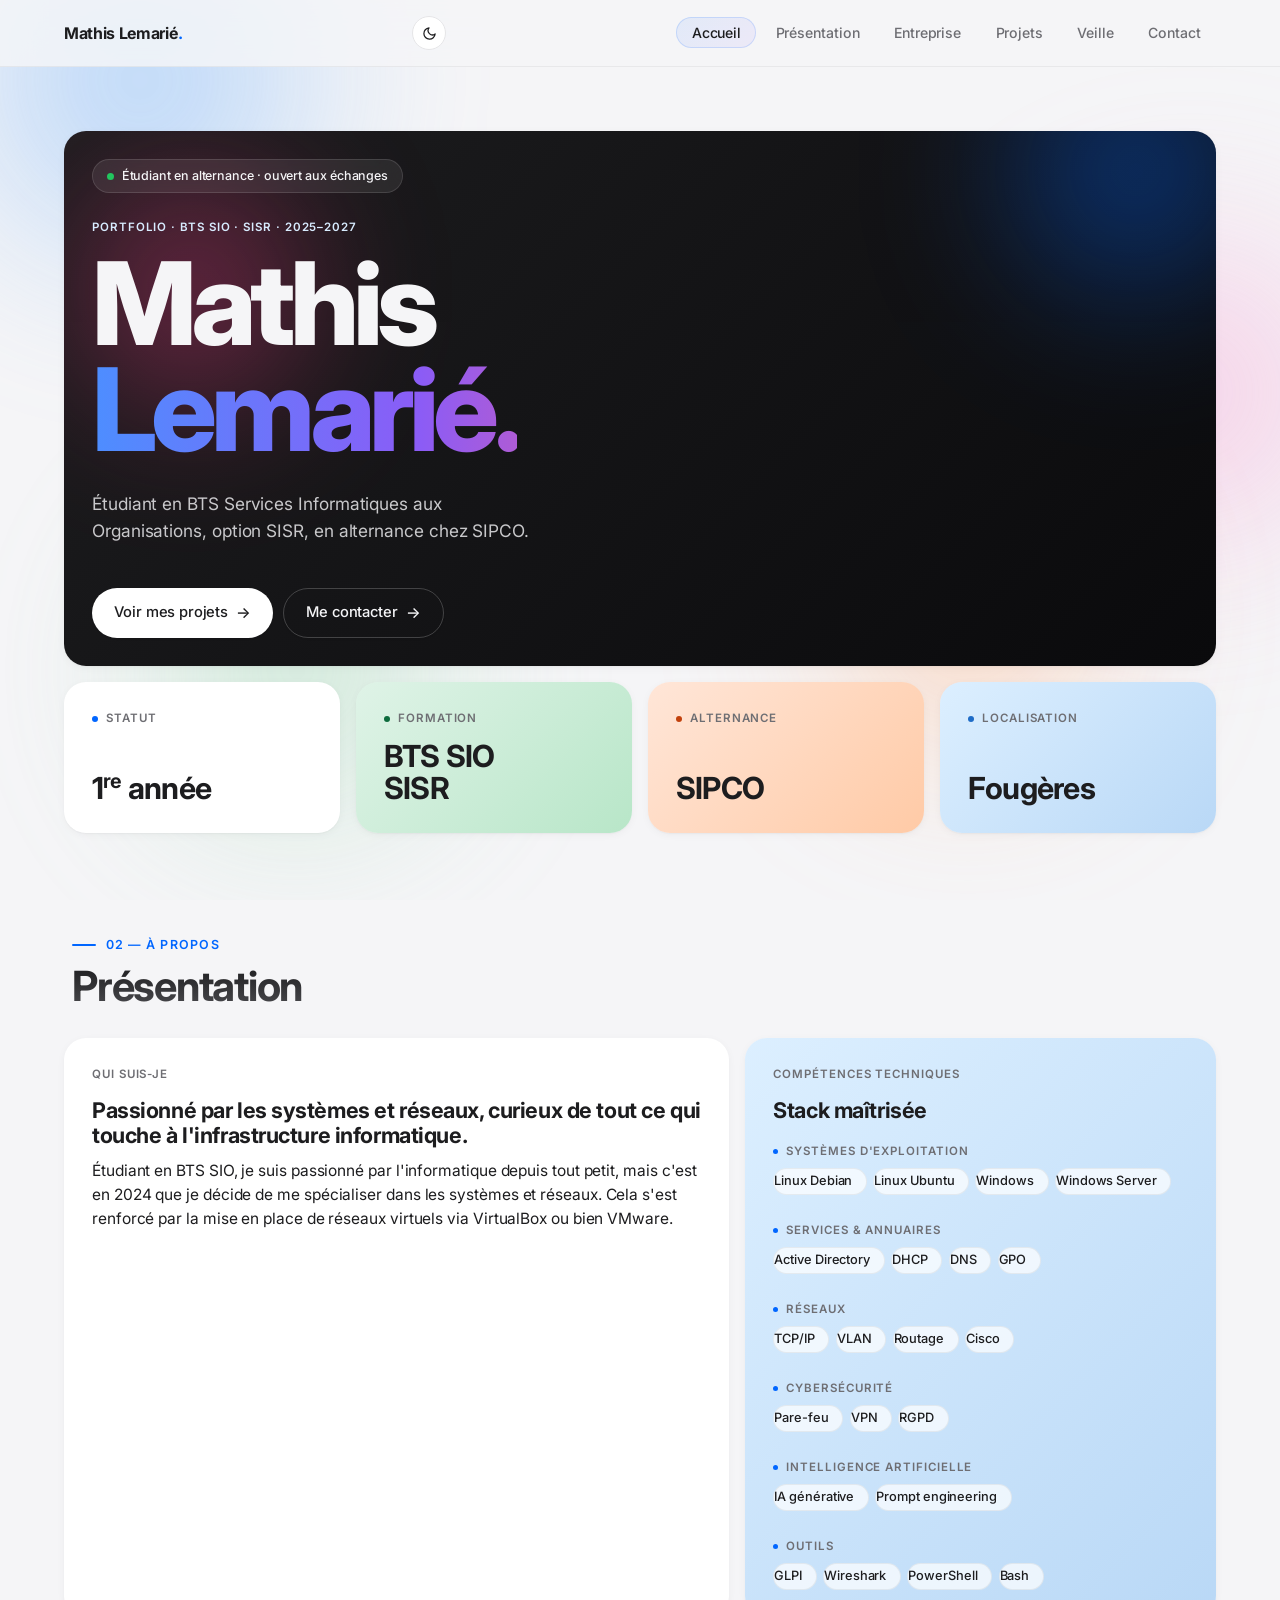
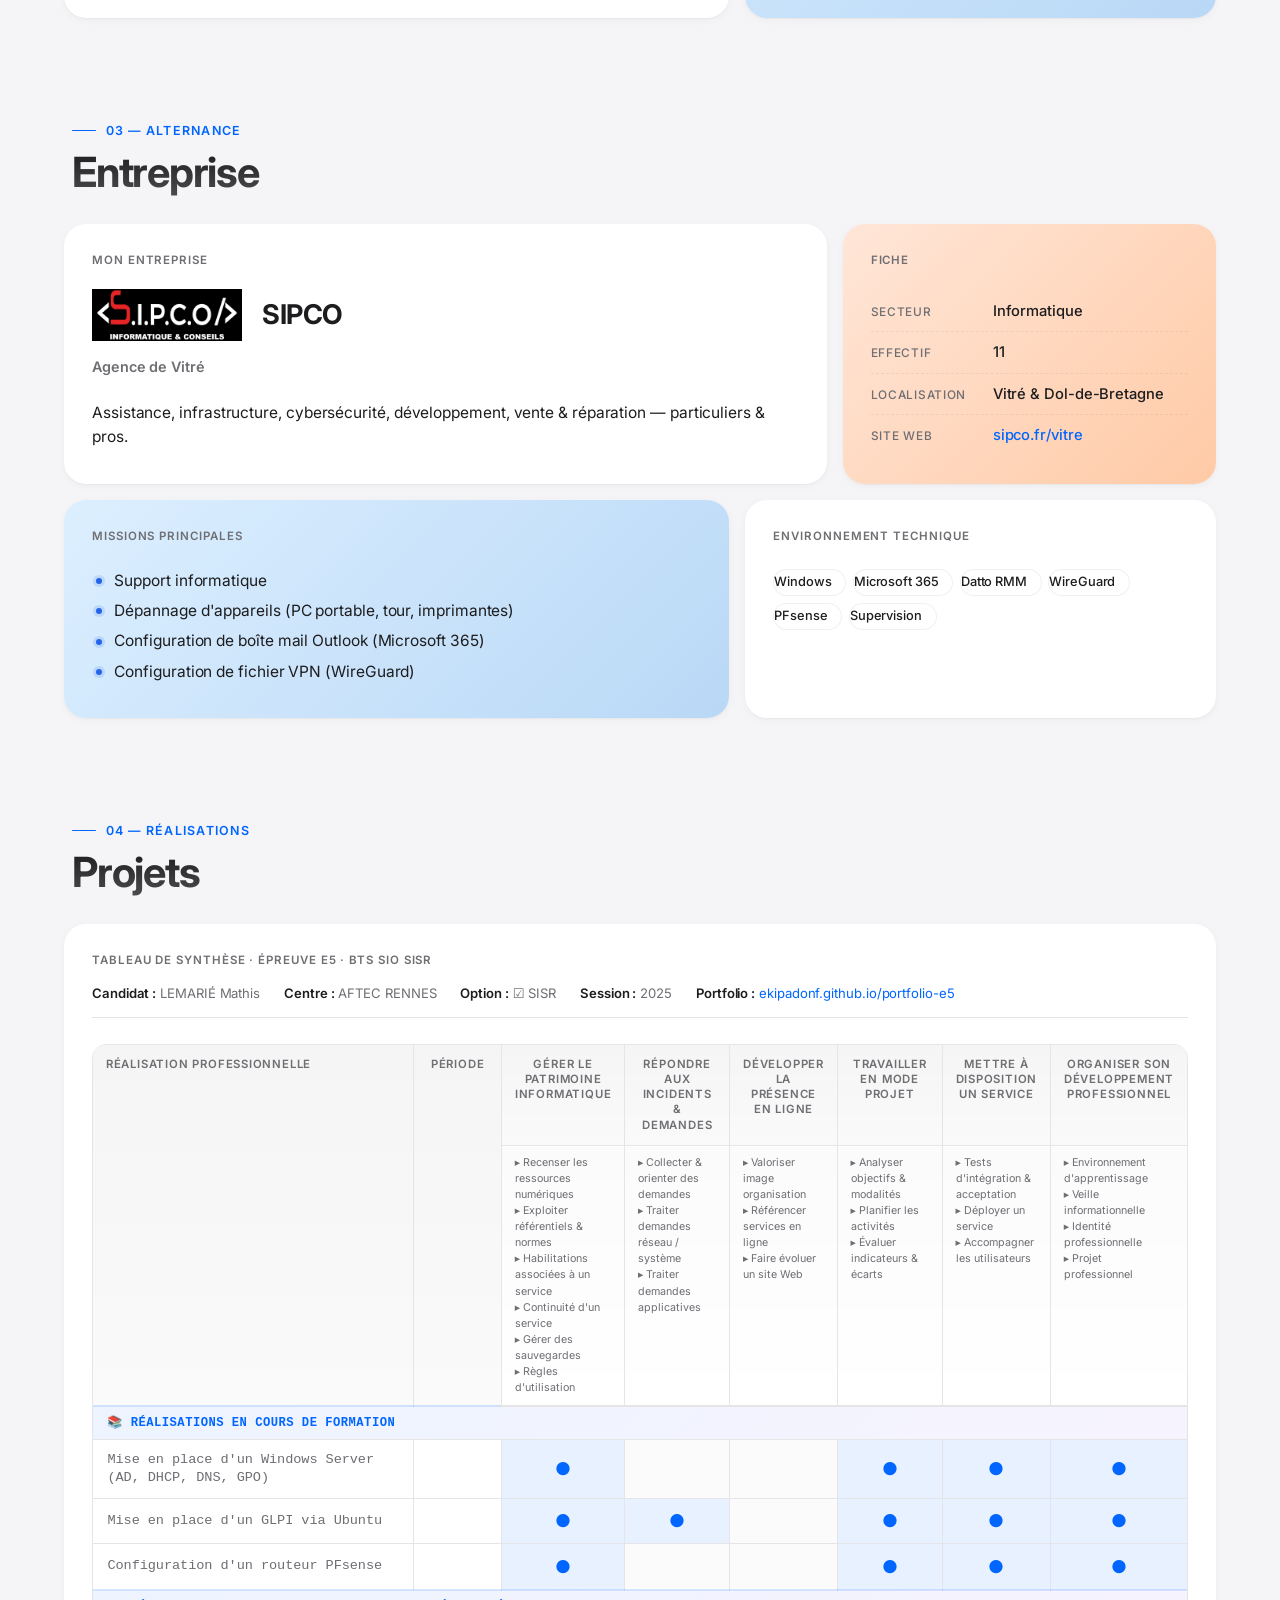
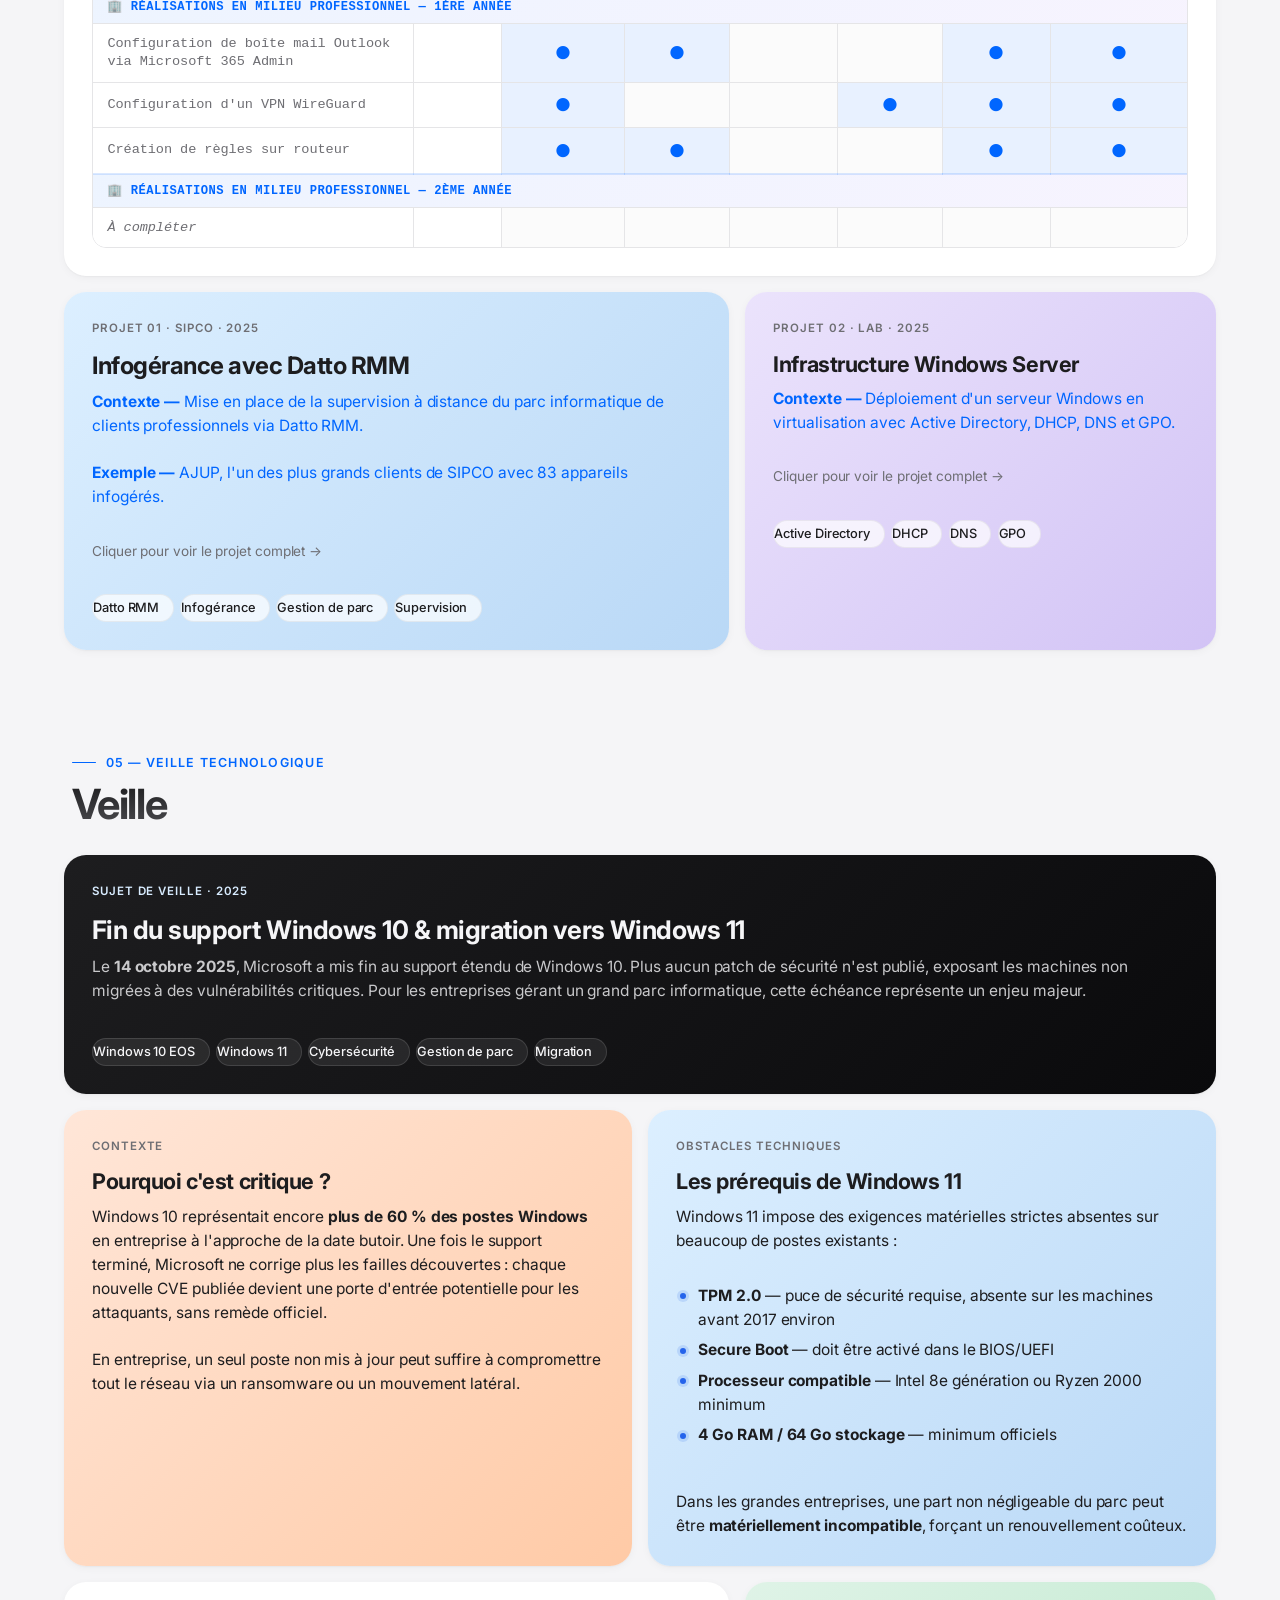
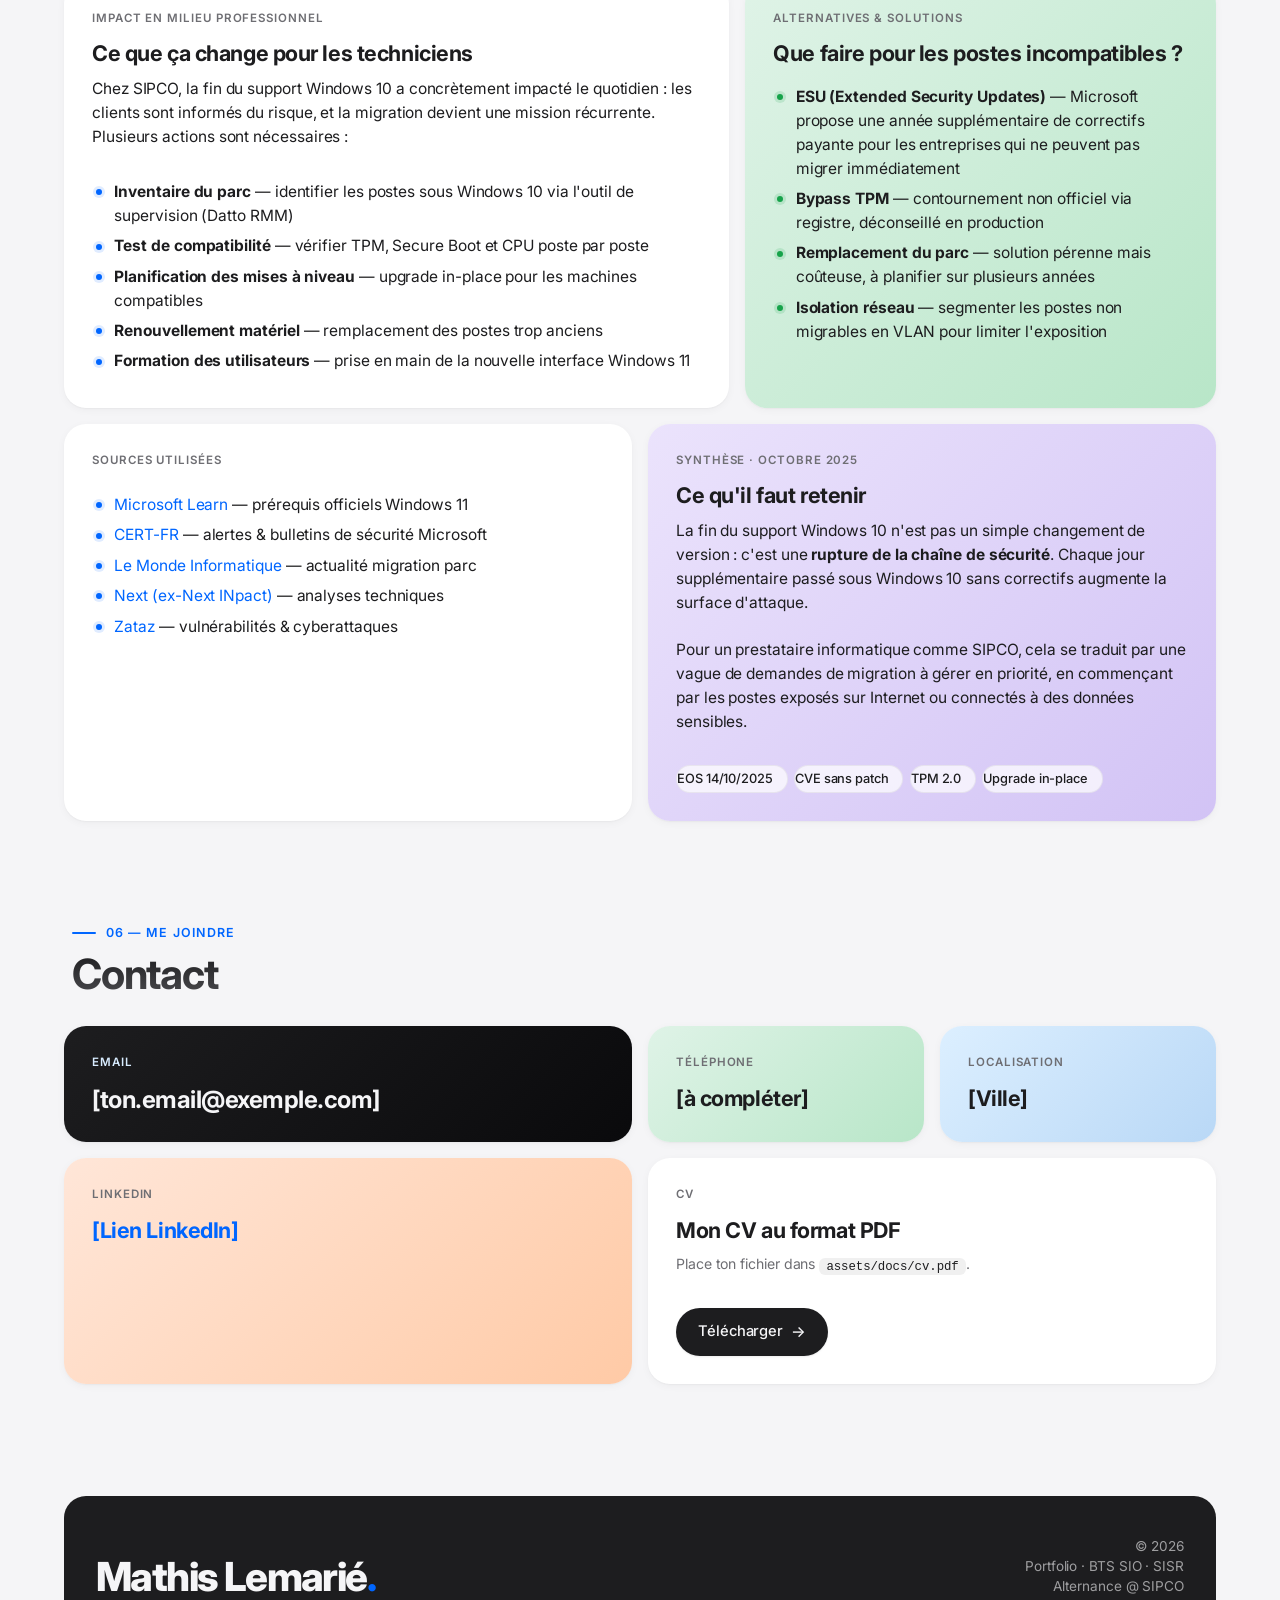
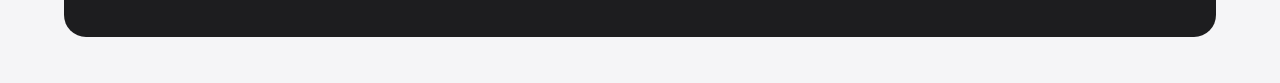
==== commit 9d89d6f1: "Refonte complète de la section Veille — fin du support Windows 10 Remplace les placeholders par une " ====
--- a/index.html
+++ b/index.html
@@ -1452,90 +1452,109 @@
         </div>
 
         <div class="bento">
+
+          <!-- Tuile principale -->
           <div class="bento-item col-12 dark">
-            <p class="tile-label">Méthodologie</p>
-            <h3 style="font-size: 1.5rem;">5 étapes : collecter · filtrer · analyser · synthétiser · diffuser</h3>
+            <p class="tile-label">Sujet de veille · 2025</p>
+            <h3 style="font-size: 1.6rem; color: var(--text-on-dark);">Fin du support Windows 10 &amp; migration vers Windows 11</h3>
             <p>
-              Ma veille me permet de rester à jour sur les évolutions techniques,
-              les vulnérabilités et les bonnes pratiques du domaine SISR.
+              Le <strong>14 octobre 2025</strong>, Microsoft a mis fin au support étendu de Windows 10. Plus aucun patch de sécurité n'est publié, exposant les machines non migrées à des vulnérabilités critiques. Pour les entreprises gérant un grand parc informatique, cette échéance représente un enjeu majeur.
             </p>
-          </div>
-
+            <ul class="tag-list" style="margin-top: 0.75rem;">
+              <li class="tag">Windows 10 EOS</li>
+              <li class="tag">Windows 11</li>
+              <li class="tag">Cybersécurité</li>
+              <li class="tag">Gestion de parc</li>
+              <li class="tag">Migration</li>
+            </ul>
+          </div>
+
+          <!-- Contexte -->
           <div class="bento-item col-6 peach">
-            <p class="tile-label">Thème 01</p>
-            <h3>[Cybersécurité &amp; vulnérabilités]</h3>
-            <p>[Pourquoi ce thème, en quoi il est utile pour ton métier.]</p>
-          </div>
-
+            <p class="tile-label">Contexte</p>
+            <h3>Pourquoi c'est critique ?</h3>
+            <p>
+              Windows 10 représentait encore <strong>plus de 60 % des postes Windows</strong> en entreprise à l'approche de la date butoir. Une fois le support terminé, Microsoft ne corrige plus les failles découvertes : chaque nouvelle CVE publiée devient une porte d'entrée potentielle pour les attaquants, sans remède officiel.
+            </p>
+            <p>
+              En entreprise, un seul poste non mis à jour peut suffire à compromettre tout le réseau via un ransomware ou un mouvement latéral.
+            </p>
+          </div>
+
+          <!-- Exigences Windows 11 -->
           <div class="bento-item col-6 sky">
-            <p class="tile-label">Thème 02</p>
-            <h3>[Évolution des réseaux]</h3>
-            <p>[Description du sujet et angle d'étude.]</p>
-          </div>
-
+            <p class="tile-label">Obstacles techniques</p>
+            <h3>Les prérequis de Windows 11</h3>
+            <p>
+              Windows 11 impose des exigences matérielles strictes absentes sur beaucoup de postes existants :
+            </p>
+            <ul style="margin-top: 0.5rem;">
+              <li><strong>TPM 2.0</strong> — puce de sécurité requise, absente sur les machines avant 2017 environ</li>
+              <li><strong>Secure Boot</strong> — doit être activé dans le BIOS/UEFI</li>
+              <li><strong>Processeur compatible</strong> — Intel 8e génération ou Ryzen 2000 minimum</li>
+              <li><strong>4 Go RAM / 64 Go stockage</strong> — minimum officiels</li>
+            </ul>
+            <p style="margin-top: 0.65rem;">
+              Dans les grandes entreprises, une part non négligeable du parc peut être <strong>matériellement incompatible</strong>, forçant un renouvellement coûteux.
+            </p>
+          </div>
+
+          <!-- Impact en entreprise -->
+          <div class="bento-item col-7">
+            <p class="tile-label">Impact en milieu professionnel</p>
+            <h3>Ce que ça change pour les techniciens</h3>
+            <p>
+              Chez SIPCO, la fin du support Windows 10 a concrètement impacté le quotidien : les clients sont informés du risque, et la migration devient une mission récurrente. Plusieurs actions sont nécessaires :
+            </p>
+            <ul style="margin-top: 0.5rem;">
+              <li><strong>Inventaire du parc</strong> — identifier les postes sous Windows 10 via l'outil de supervision (Datto RMM)</li>
+              <li><strong>Test de compatibilité</strong> — vérifier TPM, Secure Boot et CPU poste par poste</li>
+              <li><strong>Planification des mises à niveau</strong> — upgrade in-place pour les machines compatibles</li>
+              <li><strong>Renouvellement matériel</strong> — remplacement des postes trop anciens</li>
+              <li><strong>Formation des utilisateurs</strong> — prise en main de la nouvelle interface Windows 11</li>
+            </ul>
+          </div>
+
+          <!-- Options pour les postes incompatibles -->
+          <div class="bento-item col-5 mint">
+            <p class="tile-label">Alternatives &amp; solutions</p>
+            <h3>Que faire pour les postes incompatibles ?</h3>
+            <ul style="margin-top: 0.5rem;">
+              <li><strong>ESU (Extended Security Updates)</strong> — Microsoft propose une année supplémentaire de correctifs payante pour les entreprises qui ne peuvent pas migrer immédiatement</li>
+              <li><strong>Bypass TPM</strong> — contournement non officiel via registre, déconseillé en production</li>
+              <li><strong>Remplacement du parc</strong> — solution pérenne mais coûteuse, à planifier sur plusieurs années</li>
+              <li><strong>Isolation réseau</strong> — segmenter les postes non migrables en VLAN pour limiter l'exposition</li>
+            </ul>
+          </div>
+
+          <!-- Sources -->
           <div class="bento-item col-6">
-            <p class="tile-label">Sources — Flux RSS</p>
+            <p class="tile-label">Sources utilisées</p>
             <ul style="margin-top: 0.6rem;">
-              <li><a href="https://www.cert.ssi.gouv.fr/" target="_blank" rel="noopener">CERT-FR</a> — alertes &amp; avis de sécurité</li>
-              <li><a href="https://www.zataz.com/" target="_blank" rel="noopener">Zataz</a> — actualité cybersécurité</li>
-              <li>[source à compléter]</li>
+              <li><a href="https://learn.microsoft.com/fr-fr/windows/whats-new/windows-11-requirements" target="_blank" rel="noopener">Microsoft Learn</a> — prérequis officiels Windows 11</li>
+              <li><a href="https://www.cert.ssi.gouv.fr/" target="_blank" rel="noopener">CERT-FR</a> — alertes &amp; bulletins de sécurité Microsoft</li>
+              <li><a href="https://www.lemondeinformatique.fr/" target="_blank" rel="noopener">Le Monde Informatique</a> — actualité migration parc</li>
+              <li><a href="https://www.nextinpact.com/" target="_blank" rel="noopener">Next (ex-Next INpact)</a> — analyses techniques</li>
+              <li><a href="https://www.zataz.com/" target="_blank" rel="noopener">Zataz</a> — vulnérabilités &amp; cyberattaques</li>
             </ul>
           </div>
 
-          <div class="bento-item col-6">
-            <p class="tile-label">Sources — Web</p>
-            <ul style="margin-top: 0.6rem;">
-              <li><a href="https://www.lemondeinformatique.fr/" target="_blank" rel="noopener">Le Monde Informatique</a></li>
-              <li><a href="https://www.nextinpact.com/" target="_blank" rel="noopener">Next</a></li>
-              <li>[site à compléter]</li>
+          <!-- Synthèse -->
+          <div class="bento-item col-6 lavender">
+            <p class="tile-label">Synthèse · Octobre 2025</p>
+            <h3>Ce qu'il faut retenir</h3>
+            <p>
+              La fin du support Windows 10 n'est pas un simple changement de version : c'est une <strong>rupture de la chaîne de sécurité</strong>. Chaque jour supplémentaire passé sous Windows 10 sans correctifs augmente la surface d'attaque.
+            </p>
+            <p>
+              Pour un prestataire informatique comme SIPCO, cela se traduit par une vague de demandes de migration à gérer en priorité, en commençant par les postes exposés sur Internet ou connectés à des données sensibles.
+            </p>
+            <ul class="tag-list" style="margin-top: 0.5rem;">
+              <li class="tag">EOS 14/10/2025</li>
+              <li class="tag">CVE sans patch</li>
+              <li class="tag">TPM 2.0</li>
+              <li class="tag">Upgrade in-place</li>
             </ul>
-          </div>
-
-          <div class="bento-item col-6 yellow">
-            <p class="tile-label">Outils d'agrégation</p>
-            <ul style="margin-top: 0.6rem;">
-              <li>Google Alerts (mots-clés : <code>zero-day</code>, <code>ransomware</code>…)</li>
-              <li>Feedly (agrégateur de flux RSS)</li>
-              <li>[outil à compléter]</li>
-            </ul>
-          </div>
-
-          <div class="bento-item col-6">
-            <p class="tile-label">Communautés</p>
-            <ul style="margin-top: 0.6rem;">
-              <li>LinkedIn — comptes spécialisés cybersécurité / réseaux</li>
-              <li>YouTube — chaînes techniques</li>
-              <li>[à compléter]</li>
-            </ul>
-          </div>
-
-          <div class="bento-item col-12">
-            <p class="tile-label">Synthèses</p>
-            <h3>Mes synthèses régulières</h3>
-          </div>
-
-          <div class="bento-item col-4 lavender">
-            <p class="tile-label">Synthèse 01 · [Date]</p>
-            <h3>[Titre de la synthèse 1]</h3>
-            <p>[Résumé : faille / nouveauté / évolution. Sources, impact, bonnes pratiques.]</p>
-            <ul class="tag-list">
-              <li class="tag">[Mot-clé 1]</li>
-              <li class="tag">[Mot-clé 2]</li>
-            </ul>
-          </div>
-
-          <div class="bento-item col-4 mint">
-            <p class="tile-label">Synthèse 02 · [Date]</p>
-            <h3>[Titre de la synthèse 2]</h3>
-            <p>[À compléter]</p>
-            <ul class="tag-list"><li class="tag">[Mot-clé]</li></ul>
-          </div>
-
-          <div class="bento-item col-4 pink">
-            <p class="tile-label">Synthèse 03 · [Date]</p>
-            <h3>[Titre de la synthèse 3]</h3>
-            <p>[À compléter]</p>
-            <ul class="tag-list"><li class="tag">[Mot-clé]</li></ul>
           </div>
 
         </div>
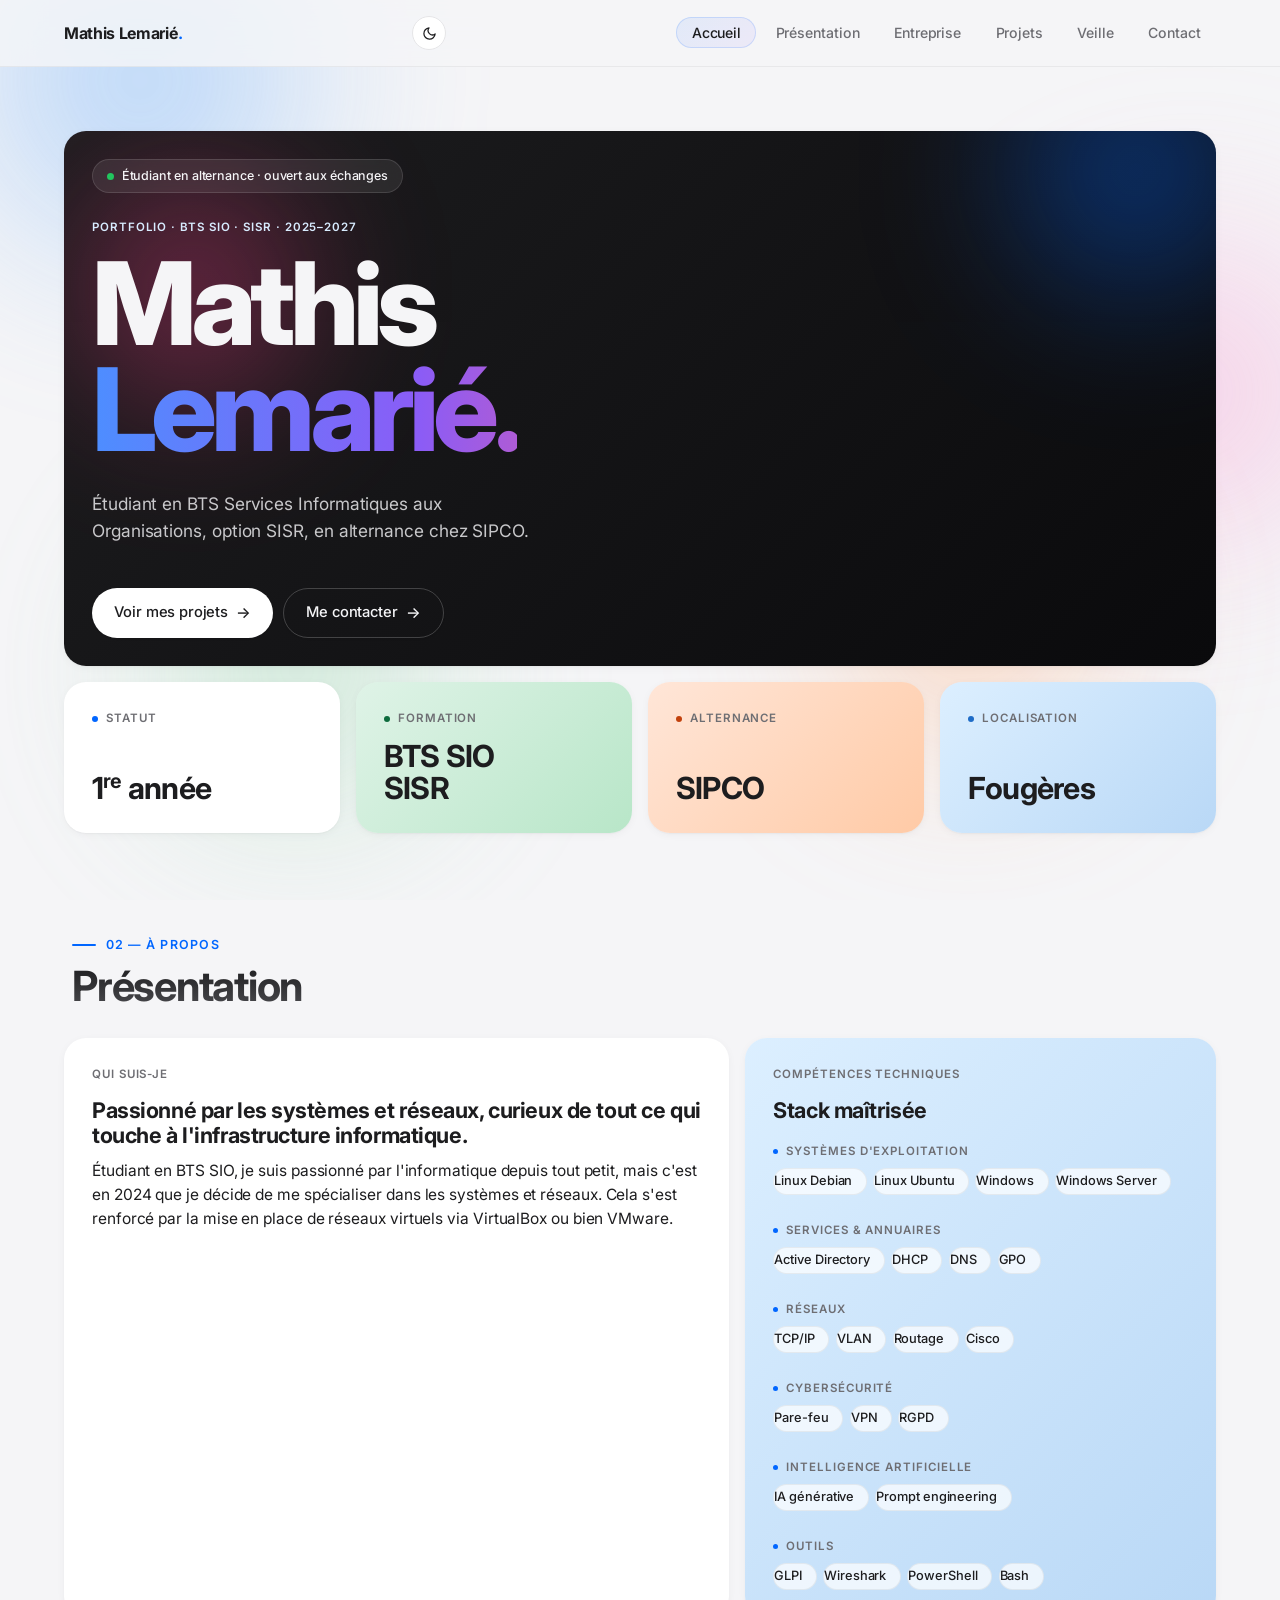
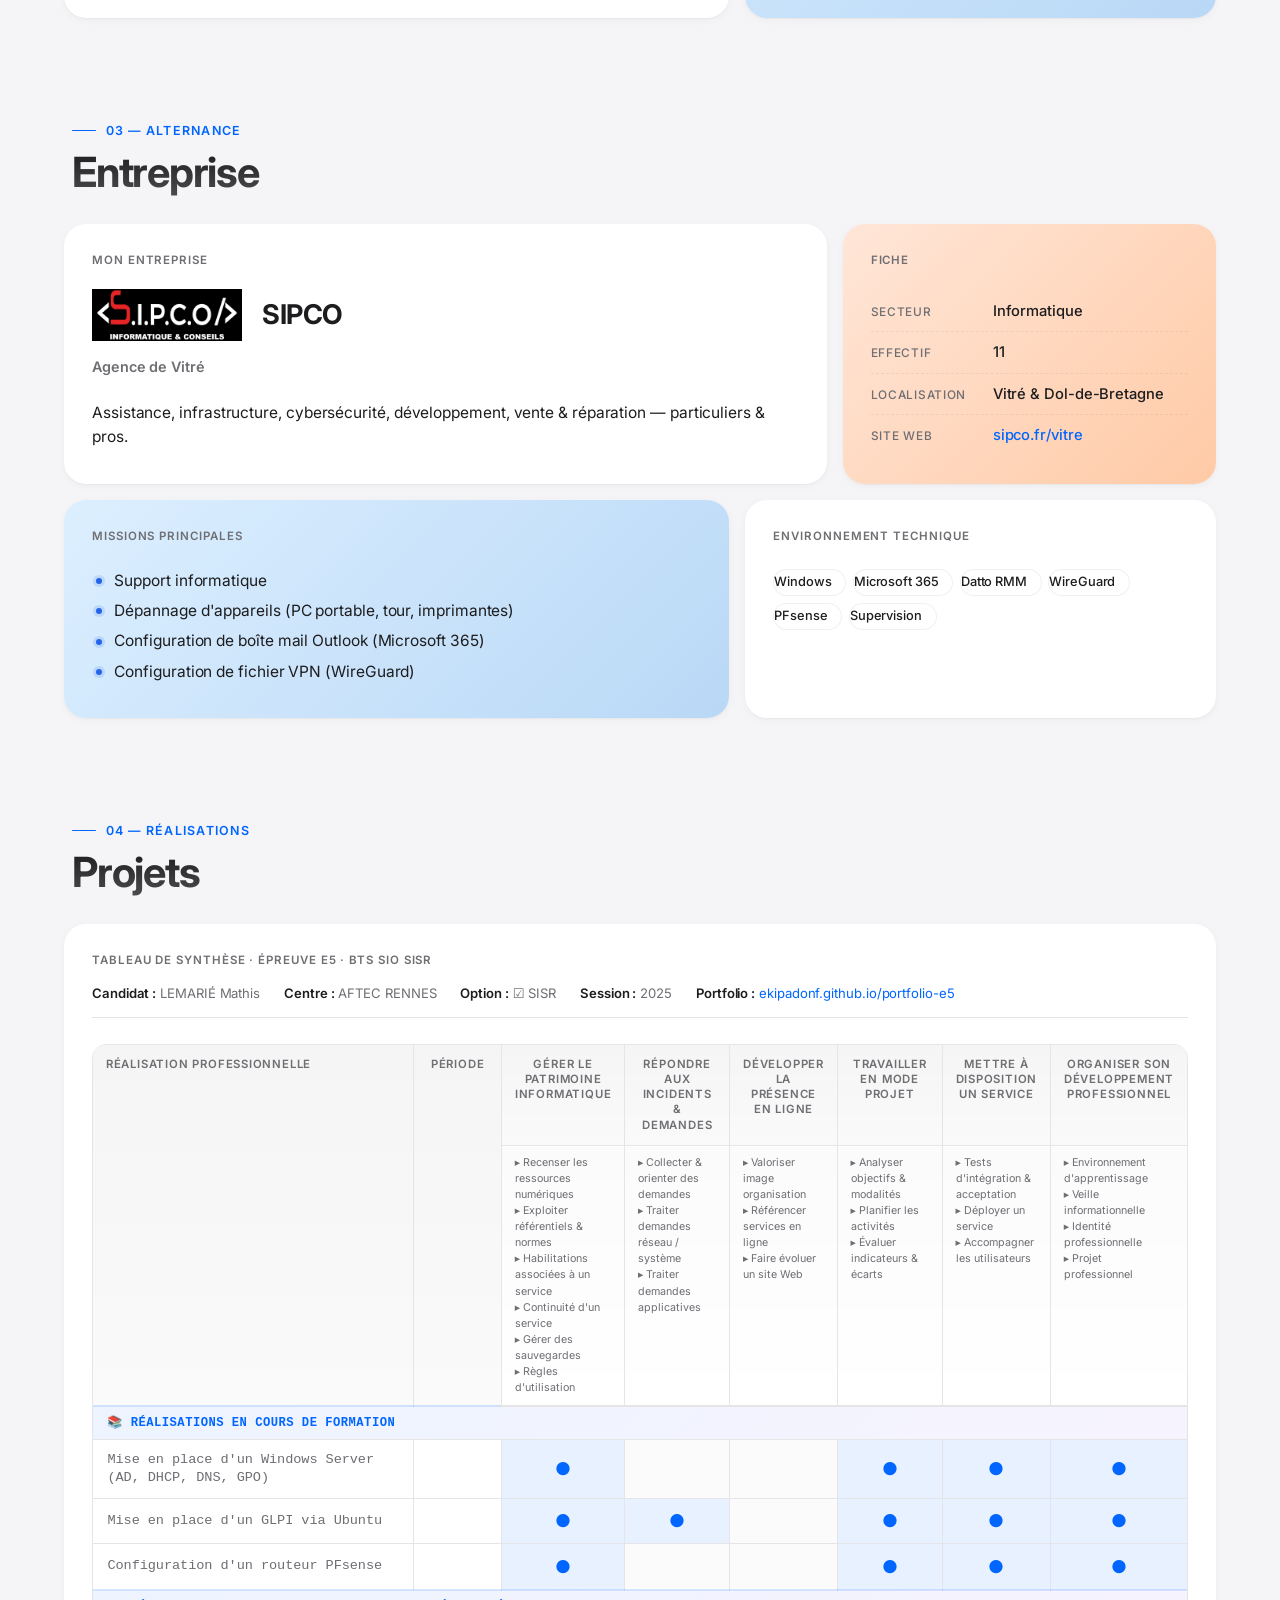
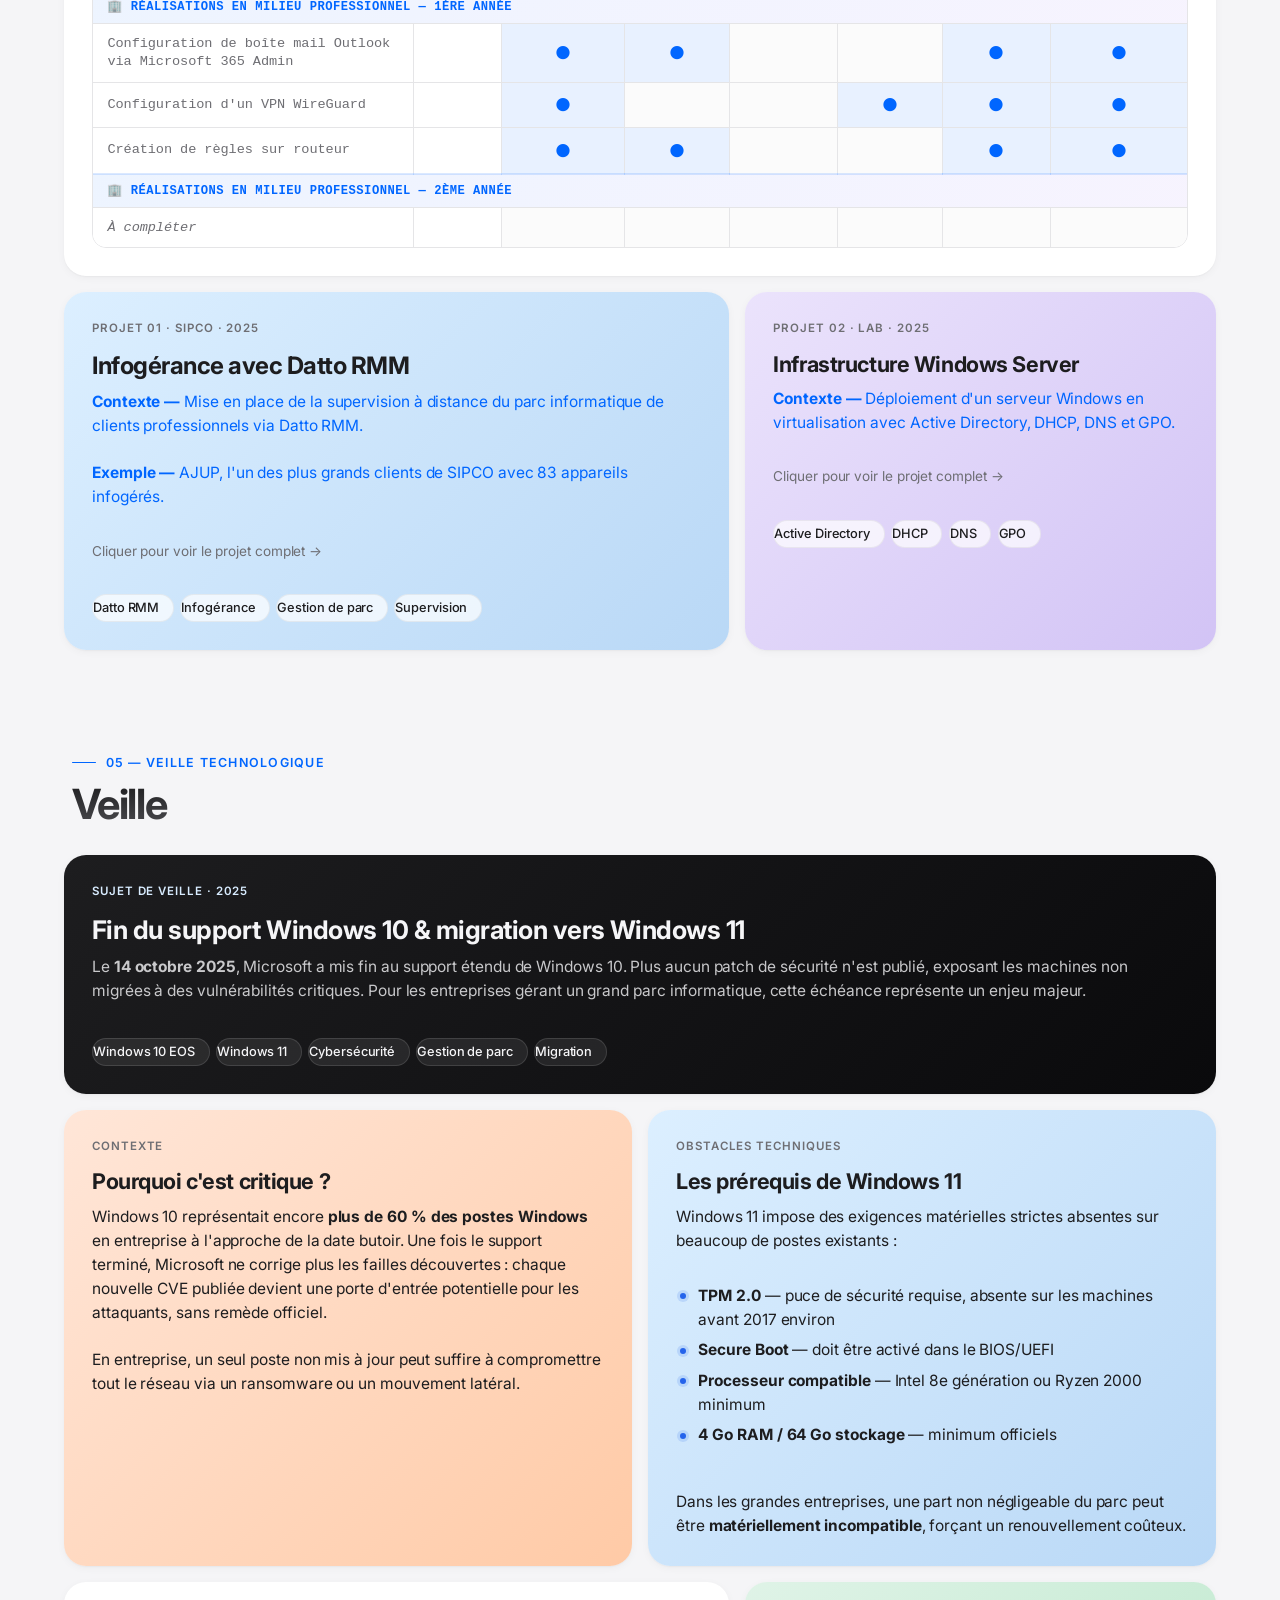
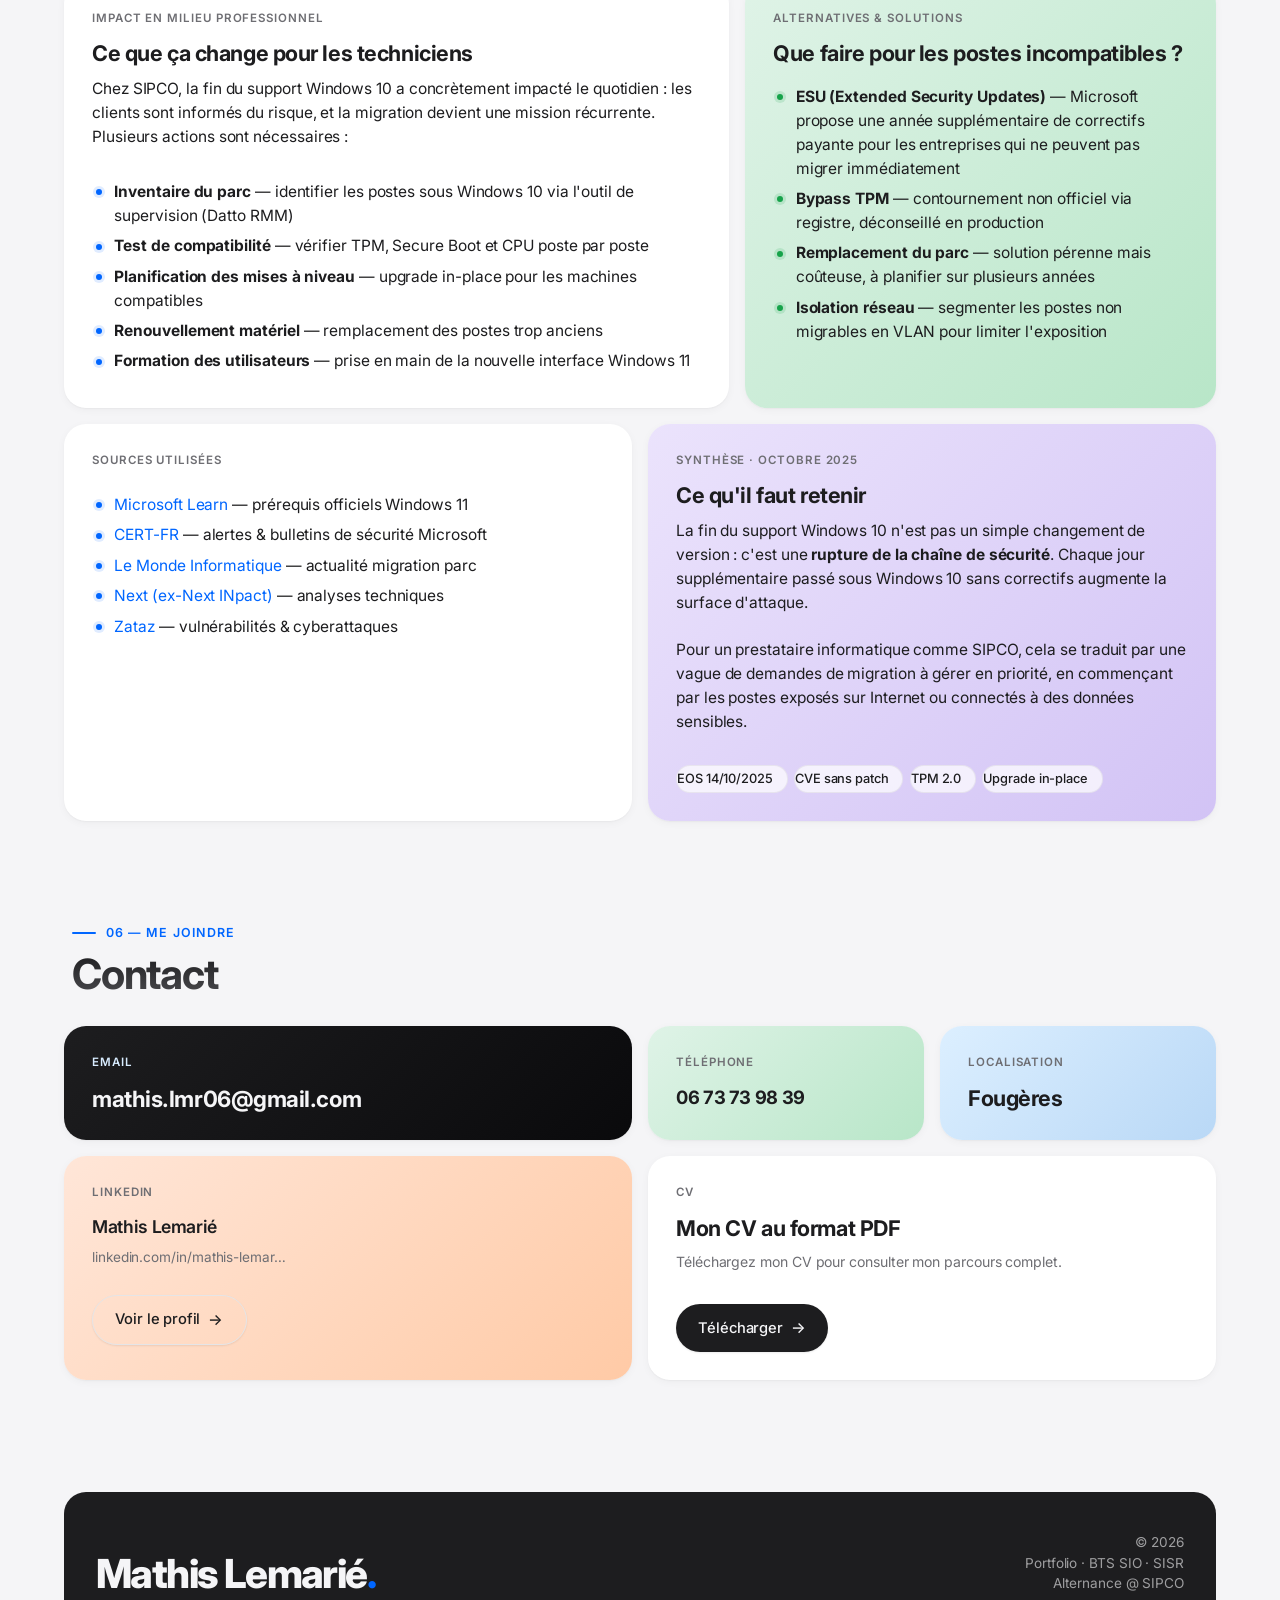
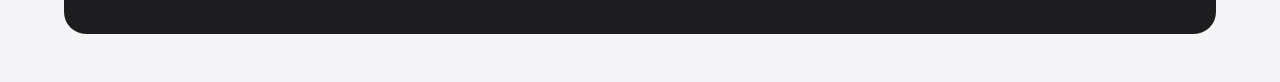
==== commit 840a39cb: "Remplissage section Contact avec les vraies informations - Email : mathis.lmr06@gmail.com - Téléphon" ====
--- a/index.html
+++ b/index.html
@@ -1572,34 +1572,40 @@
         <div class="bento">
           <div class="bento-item col-6 dark">
             <p class="tile-label">Email</p>
-            <h3 style="font-size: 1.5rem; word-break: break-all;">
-              <a href="mailto:[ton.email@exemple.com]" style="color: var(--text-on-dark);">[ton.email@exemple.com]</a>
+            <h3 style="font-size: 1.4rem; word-break: break-all;">
+              <a href="mailto:mathis.lmr06@gmail.com" style="color: var(--text-on-dark);">mathis.lmr06@gmail.com</a>
             </h3>
           </div>
 
           <div class="bento-item col-3 mint">
             <p class="tile-label">Téléphone</p>
-            <h3>[à compléter]</h3>
+            <h3 style="font-size: 1.15rem;">06 73 73 98 39</h3>
           </div>
 
           <div class="bento-item col-3 sky">
             <p class="tile-label">Localisation</p>
-            <h3>[Ville]</h3>
+            <h3>Fougères</h3>
           </div>
 
           <div class="bento-item col-6 peach">
             <p class="tile-label">LinkedIn</p>
-            <h3><a href="#" target="_blank" rel="noopener">[Lien LinkedIn]</a></h3>
+            <h3 style="font-size: 1.1rem; font-weight: 600;">
+              <a href="https://www.linkedin.com/in/mathis-lemar%C3%A9-018227332/" target="_blank" rel="noopener" style="color: var(--text);">Mathis Lemarié</a>
+            </h3>
+            <p style="font-size: 0.85rem; color: var(--text-muted);">linkedin.com/in/mathis-lemar…</p>
+            <div class="actions" style="margin-top: 0.25rem;">
+              <a class="btn btn-outline" href="https://www.linkedin.com/in/mathis-lemar%C3%A9-018227332/" target="_blank" rel="noopener">Voir le profil</a>
+            </div>
           </div>
 
           <div class="bento-item col-6">
             <p class="tile-label">CV</p>
             <h3>Mon CV au format PDF</h3>
             <p style="font-size: 0.88rem; color: var(--text-muted);">
-              Place ton fichier dans <code>assets/docs/cv.pdf</code>.
+              Téléchargez mon CV pour consulter mon parcours complet.
             </p>
             <div class="actions">
-              <a class="btn" href="assets/docs/cv.pdf" download>Télécharger</a>
+              <a class="btn" href="assets/docs/Mathis Lemarié CV.pdf" download>Télécharger</a>
             </div>
           </div>
         </div>
